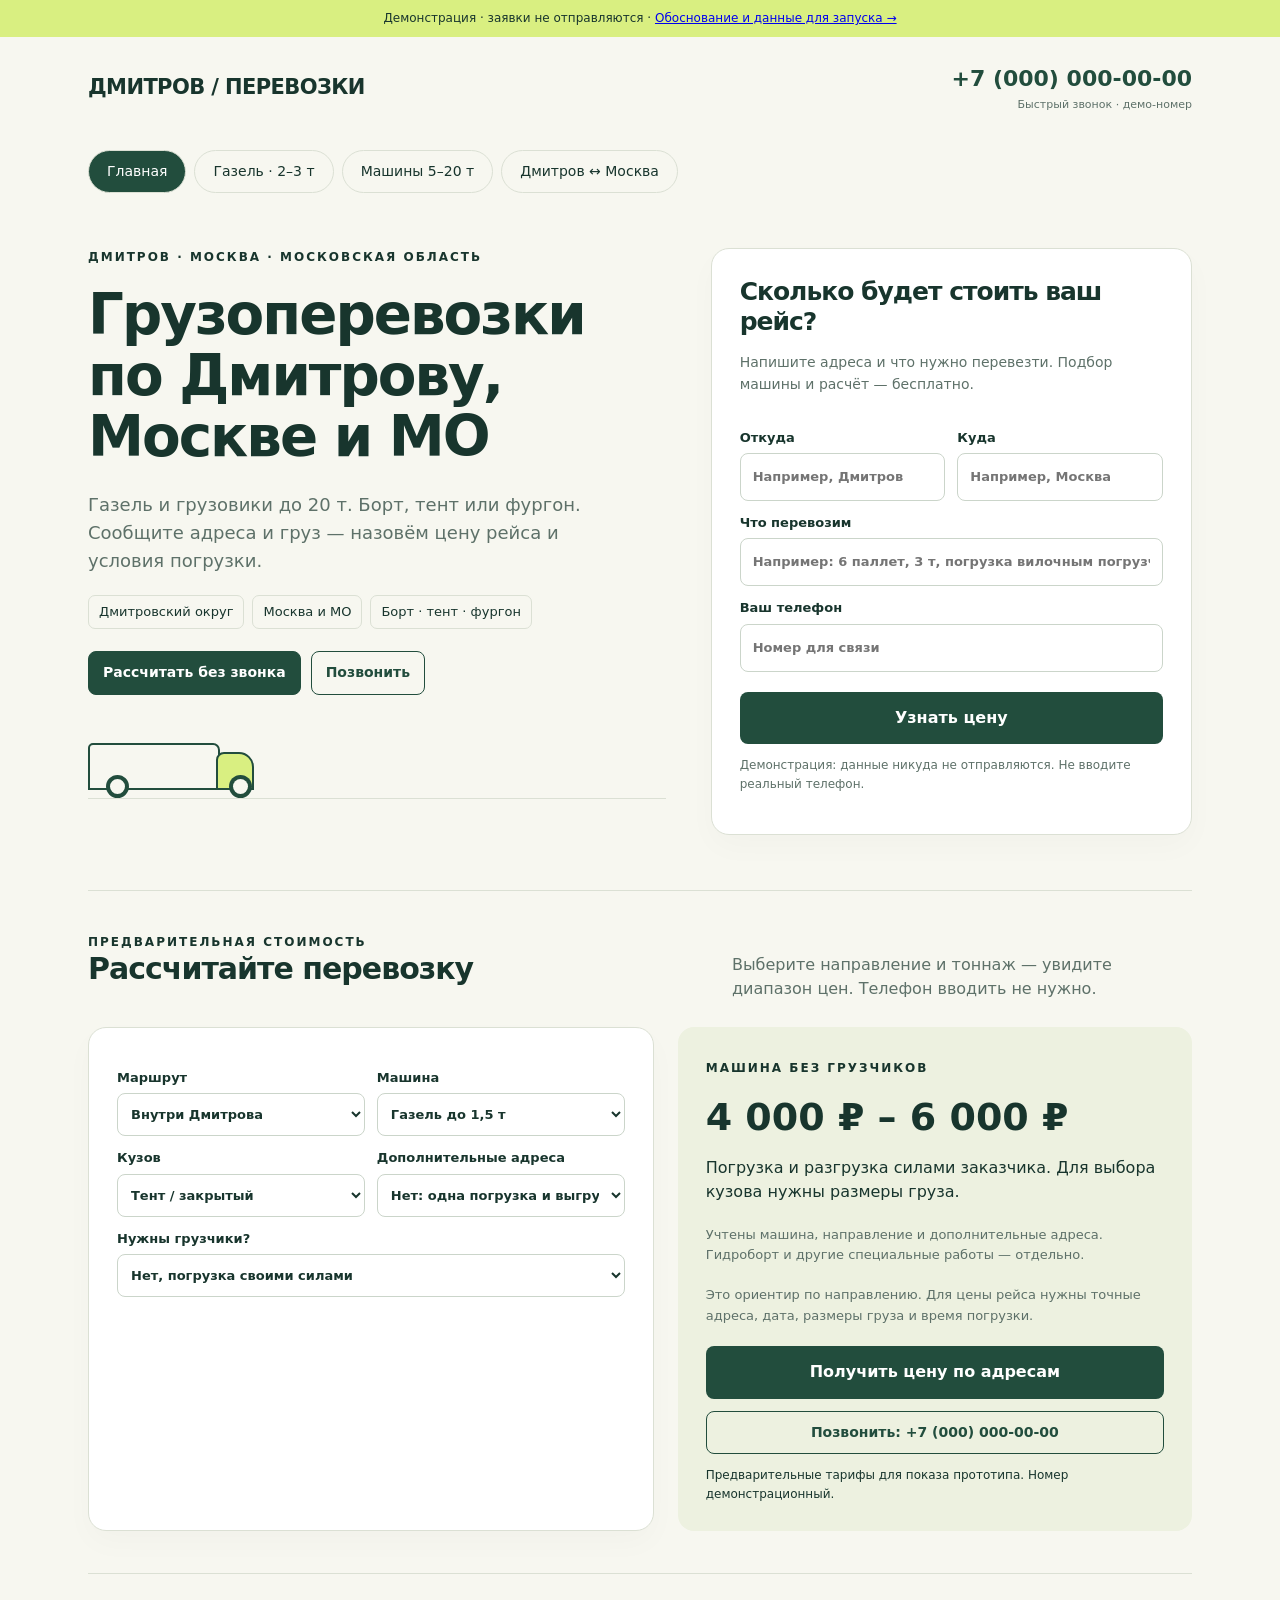
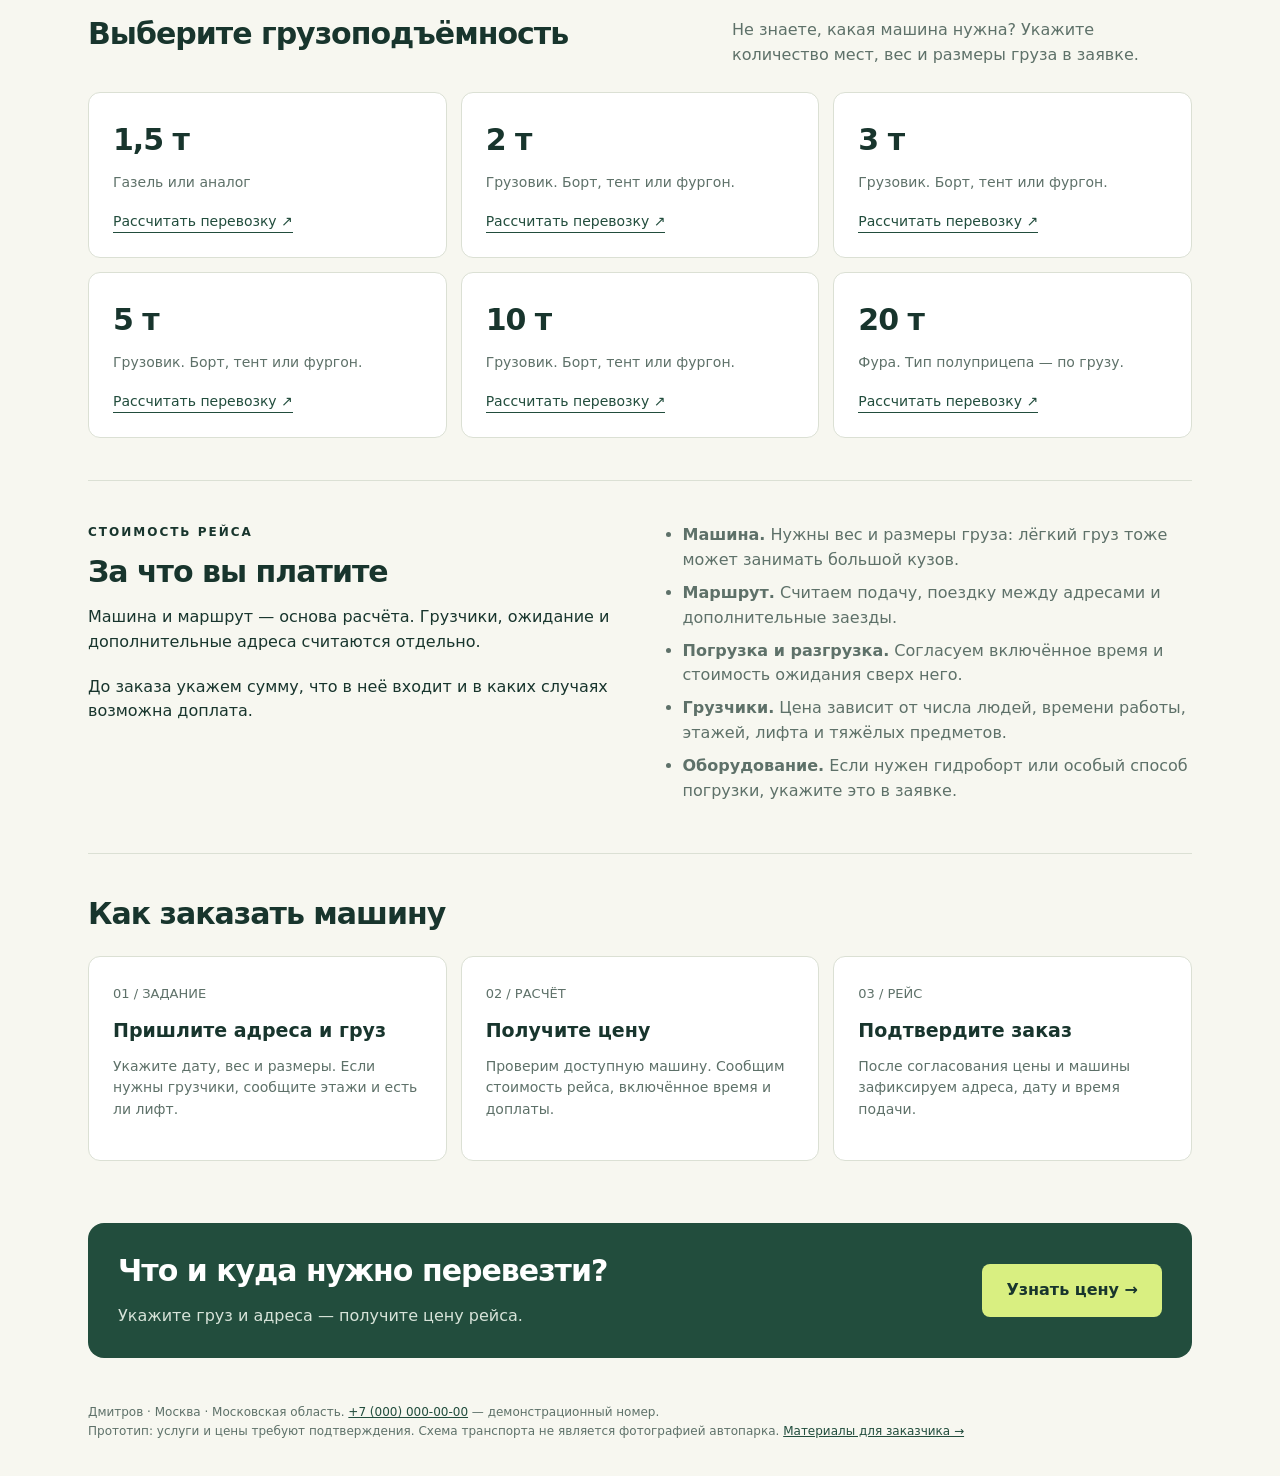
==== index.html @ be0df80a "Add Dmitrov freight website prototype and client presentation" ====
<!doctype html>
<html lang="ru"><head><meta charset="utf-8"><meta name="viewport" content="width=device-width,initial-scale=1"><title>Главная · Дмитров — перевозки</title>
<style>
:root{--ink:#18352d;--muted:#5e7169;--paper:#f7f7f0;--green:#224d3d;--lime:#d9ef81;--line:#dbe0d4}*{box-sizing:border-box}html{scroll-behavior:smooth}body{margin:0;background:var(--paper);color:var(--ink);font:16px/1.55 system-ui,sans-serif}.wrap{max-width:1160px;margin:auto;padding:0 28px}.notice{background:var(--lime);padding:9px 20px;text-align:center;font-size:12px}header{display:flex;justify-content:space-between;align-items:center;padding:25px 0;gap:20px}.brand{font-weight:850;font-size:21px;letter-spacing:-.6px}.small{font-size:13px;color:var(--muted)}nav{display:flex;gap:8px;flex-wrap:wrap;padding:12px 0 25px}button,a{touch-action:manipulation}button{font:inherit;cursor:pointer}nav button{border:1px solid var(--line);background:transparent;color:var(--ink);border-radius:30px;padding:10px 18px}nav button[aria-pressed=true]{background:var(--green);color:white;border-color:var(--green)}.hero{display:grid;grid-template-columns:1.2fr 1fr;gap:45px;align-items:start;padding:30px 0 55px}.eyebrow{text-transform:uppercase;letter-spacing:2px;font-size:12px;font-weight:700}h1{font-size:clamp(34px,4.4vw,58px);line-height:1.08;letter-spacing:-2px;margin:18px 0 24px}h2{font-size:30px;line-height:1.2;letter-spacing:-1px;margin:0 0 15px}p{margin:0 0 20px}.intro{font-size:18px;color:var(--muted);max-width:520px}.tags{display:flex;gap:8px;flex-wrap:wrap}.tags span{font-size:13px;border:1px solid var(--line);border-radius:7px;padding:6px 10px}.form{background:white;padding:28px;border:1px solid var(--line);border-radius:18px;box-shadow:0 12px 30px #18352d06}.form h2{font-size:25px}.form p{font-size:14px;color:var(--muted)}.row{display:grid;grid-template-columns:1fr 1fr;gap:12px}label{display:block;font-size:13px;font-weight:650;margin:12px 0 0}input{width:100%;min-width:0;border:1px solid #cbd5ca;border-radius:8px;background:#fff;padding:13px 12px;margin-top:5px;font:inherit;color:var(--ink)}input:focus{outline:2px solid var(--green);outline-offset:1px}.primary{display:block;background:var(--green);color:white;width:100%;padding:14px;border:0;border-radius:8px;margin-top:20px;font-weight:700}.demo{font-size:12px!important;margin-top:12px!important;margin-bottom:0!important}.form output{display:block;font-size:14px;padding-top:12px}.road{margin-top:32px;border-bottom:1px solid var(--line);height:72px;display:flex;align-items:end;gap:35px}.truck{position:relative;width:132px;height:47px;border:2px solid var(--green);border-radius:5px 7px 0 0;margin:0 0 8px 0}.truck:before{content:'';position:absolute;width:34px;height:34px;border:2px solid var(--green);background:var(--lime);right:-36px;bottom:-2px;border-radius:8px 15px 0 0}.truck:after{content:'';position:absolute;width:15px;height:15px;border:4px solid var(--green);background:var(--paper);border-radius:50%;bottom:-10px;left:16px;box-shadow:123px 0 0 -4px var(--paper),123px 0 0 0 var(--green)}section{padding:42px 0;border-top:1px solid var(--line)}.sectionhead{display:flex;align-items:end;justify-content:space-between;gap:30px;margin-bottom:25px}.sectionhead p{max-width:460px;color:var(--muted);margin:0}.grid{display:grid;grid-template-columns:repeat(3,1fr);gap:14px}.card{padding:24px;border:1px solid var(--line);border-radius:12px;background:#fff}.card strong{font-size:30px;display:block;letter-spacing:-1px}.card p{font-size:14px;color:var(--muted);margin:8px 0 15px}.card button{border:0;border-bottom:1px solid var(--green);padding:0;background:none;color:var(--green);font-size:14px}.card h3{margin:10px 0;font-size:19px}.number{font-size:13px;color:var(--muted)}.cost{display:grid;grid-template-columns:1fr 1fr;gap:45px}.cost ul{margin:0;padding-left:20px;color:var(--muted)}.cost li{margin-bottom:8px}.band{background:var(--green);color:white;border-radius:16px;padding:30px;margin:20px 0 45px;display:flex;gap:25px;align-items:center;justify-content:space-between}.band p{margin:0;color:#d7e3d9}.band a{background:var(--lime);color:var(--ink);padding:14px 24px;border-radius:8px;text-decoration:none;white-space:nowrap;font-weight:700}footer{padding:0 0 35px;font-size:12px;color:var(--muted)}.mobile{display:none}a:focus-visible,button:focus-visible{outline:3px solid #829b42;outline-offset:4px}
@media(max-width:700px){.wrap{padding:0 18px}header{padding:20px 0}.brand{font-size:18px}header .small{max-width:120px;text-align:right;font-size:11px}nav{gap:6px;padding-bottom:10px}nav button{font-size:12px;padding:9px 12px}.hero{grid-template-columns:1fr;gap:25px;padding:20px 0 35px}h1{letter-spacing:-1.3px}.intro{font-size:16px}.road{display:none}.form{padding:22px}.grid{grid-template-columns:1fr 1fr;gap:10px}.card{padding:17px}.card strong{font-size:27px}.sectionhead,.cost{display:block}.sectionhead p{margin-top:15px}.cost ul{margin-top:22px}.steps{grid-template-columns:1fr}section{padding:30px 0}h2{font-size:26px}.band{display:block;padding:25px}.band a{display:block;text-align:center;margin-top:20px}.mobile{display:block;position:fixed;bottom:0;left:0;right:0;padding:10px 18px calc(10px + env(safe-area-inset-bottom));background:#f7f7f0ee;border-top:1px solid var(--line);backdrop-filter:blur(10px)}.mobile a{display:block;background:var(--green);color:white;text-align:center;text-decoration:none;padding:12px;border-radius:8px;font-weight:700}footer{padding-bottom:100px}.row{grid-template-columns:1fr}.notice{font-size:11px}}

nav a{border:1px solid var(--line);background:transparent;color:var(--ink);border-radius:30px;padding:10px 18px;text-decoration:none;font-size:14px}nav a[aria-current=page]{background:var(--green);color:white}header .phone{text-align:right}.phone a{font-size:22px;font-weight:800;color:var(--green);text-decoration:none}.phone small{display:block;font-size:11px;color:var(--muted)}.hero-links{display:flex;gap:10px;flex-wrap:wrap;margin-top:22px}.hero-links a,.secondary{display:inline-block;padding:10px 14px;border:1px solid var(--green);border-radius:8px;text-decoration:none;color:var(--green);font-weight:650;font-size:14px}.hero-links a:first-child{background:var(--green);color:white}select{width:100%;min-width:0;border:1px solid #cbd5ca;border-radius:8px;padding:12px 9px;background:white;font:inherit;color:var(--ink);margin-top:5px}select:focus{outline:2px solid var(--green)}.calcgrid{display:grid;grid-template-columns:1.1fr 1fr;gap:24px}.estimate{background:#edf1e0;border-radius:16px;padding:28px}.estimate h3{font-size:clamp(26px,3vw,38px);margin:15px 0;line-height:1.2}.estimate .secondary{margin-top:12px;display:block;text-align:center}.clientlink{color:var(--green)}section,form{scroll-margin-top:20px}.mobile{gap:10px}.mobile a{flex:1}.mobile .call{background:var(--lime);color:var(--ink)}[hidden]{display:none!important}
@media(max-width:700px){header{align-items:start;gap:10px}.brand{font-size:15px;max-width:145px}.phone a{font-size:16px}.phone small{font-size:10px}nav a{font-size:12px;padding:9px 12px}.calcgrid{grid-template-columns:1fr}.estimate{padding:22px}.mobile{display:flex}.mobile a{font-size:13px;padding:12px 6px}.notice a{color:inherit}.hero-links a{font-size:13px}input{font-size:16px}}
</style></head><body>
<div class="notice">Демонстрация · заявки не отправляются · <a href="client.html">Обоснование и данные для запуска →</a></div>
<div class="wrap"><header><div class="brand">ДМИТРОВ / ПЕРЕВОЗКИ</div><div class="phone"><a class="call" href="tel:+70000000000">+7 (000) 000-00-00</a><small>Быстрый звонок · демо-номер</small></div></header>
<nav aria-label="Услуги"><a href="index.html" aria-current="page">Главная</a><a href="gazel.html">Газель · 2–3 т</a><a href="gruzovye.html">Машины 5–20 т</a><a href="dmitrov-moskva.html">Дмитров ↔ Москва</a></nav>
<main><div class="hero"><div><div class="eyebrow">Дмитров · Москва · Московская область</div><h1 id="headline">Перевезти груз<br>в Дмитрове<br>и по области</h1><p class="intro" id="intro">Газель до 1,5 т и грузовики на 2–3 т. Борт, тент или фургон. Для расчёта нужны адреса, вес и размеры груза.</p><div class="tags"><span>Дмитровский округ</span><span>Москва и МО</span><span>Борт · тент · фургон</span></div><div class="hero-links"><a href="#calculator">Рассчитать без звонка</a><a class="call" href="tel:+70000000000">Позвонить</a></div><div class="road" aria-hidden="true"><div class="truck"></div></div></div>
<form class="form" id="request"><h2>Сколько будет стоить ваш рейс?</h2><p>Напишите адреса и что нужно перевезти. Подбор машины и расчёт — бесплатно.</p><div class="row"><label>Откуда<input id="from" name="from" placeholder="Например, Дмитров" required></label><label>Куда<input id="to" name="to" placeholder="Например, Москва" required></label></div><label>Что перевозим<input id="cargo" name="cargo" placeholder="Например: 6 паллет, 3 т, погрузка вилочным погрузчиком"></label><label>Ваш телефон<input name="phone" type="tel" autocomplete="tel" placeholder="Номер для связи" required></label><button class="primary" type="submit">Узнать цену</button><p class="demo">Демонстрация: данные никуда не отправляются. Не вводите реальный телефон.</p><output id="result" aria-live="polite"></output></form></div>
<section id="calculator"><div class="sectionhead"><div><div class="eyebrow">Предварительная стоимость</div><h2>Рассчитайте перевозку</h2></div><p>Выберите направление и тоннаж — увидите диапазон цен. Телефон вводить не нужно.</p></div>
<div class="calcgrid"><div class="form"><div class="row"><label>Маршрут<select id="zone"><option value="city">Внутри Дмитрова</option><option value="district">По Дмитровскому округу</option><option value="moscow">Дмитров ↔ Москва</option><option value="other">Другой маршрут</option></select></label><label>Машина<select id="tonnage"><option value="unknown">Не знаю — помогите выбрать</option><option value="1.5">Газель до 1,5 т</option><option value="2">До 2 т</option><option value="3">До 3 т</option><option value="5">До 5 т</option><option value="10">До 10 т</option><option value="20">До 20 т</option></select></label></div>
<div class="row"><label>Кузов<select id="bodytype"><option value="closed">Тент / закрытый</option><option value="open">Открытый борт</option><option value="special">Нужен гидроборт / особые условия</option></select></label><label>Дополнительные адреса<select id="stops"><option value="0">Нет: одна погрузка и выгрузка</option><option value="1">Ещё один адрес</option><option value="2">Ещё два адреса</option><option value="3">Три и больше</option></select></label></div>
<label>Нужны грузчики?<select id="loaders"><option value="no">Нет, погрузка своими силами</option><option value="yes">Да, нужны грузчики</option><option value="unsure">Нужна консультация</option></select></label>
<div id="loader-details" hidden><div class="row"><label>Условия переноски<input id="floors" placeholder="Этажи, лифт, расстояние до машины"></label><label>Особенности груза<input id="heavy" placeholder="Тяжёлые предметы, разборка мебели"></label></div><p class="demo">Для расчёта грузчиков нужны этажи, наличие лифта и список тяжёлых предметов.</p></div></div>
<div class="estimate" aria-live="polite"><span class="eyebrow">Машина без грузчиков</span><h3 id="estimate-price"></h3><p id="estimate-note"></p><p class="small" id="estimate-breakdown"></p><p class="small">Это ориентир по направлению. Для цены рейса нужны точные адреса, дата, размеры груза и время погрузки.</p><button id="use-estimate" class="primary" type="button">Получить цену по адресам</button><a class="call secondary" href="tel:+70000000000">Позвонить: +7 (000) 000-00-00</a><p class="demo">Предварительные тарифы для показа прототипа. Номер демонстрационный.</p></div></div></section>
<section><div class="sectionhead"><h2>Выберите грузоподъёмность</h2><p>Не знаете, какая машина нужна? Укажите количество мест, вес и размеры груза в заявке.</p></div><div class="grid" id="vehicles"></div></section>
<section class="cost"><div><div class="eyebrow">Стоимость рейса</div><h2 style="margin-top:12px">За что вы платите</h2><p>Машина и маршрут — основа расчёта. Грузчики, ожидание и дополнительные адреса считаются отдельно.</p><p>До заказа укажем сумму, что в неё входит и в каких случаях возможна доплата.</p></div><ul><li><b>Машина.</b> Нужны вес и размеры груза: лёгкий груз тоже может занимать большой кузов.</li><li><b>Маршрут.</b> Считаем подачу, поездку между адресами и дополнительные заезды.</li><li><b>Погрузка и разгрузка.</b> Согласуем включённое время и стоимость ожидания сверх него.</li><li><b>Грузчики.</b> Цена зависит от числа людей, времени работы, этажей, лифта и тяжёлых предметов.</li><li><b>Оборудование.</b> Если нужен гидроборт или особый способ погрузки, укажите это в заявке.</li></ul></section>
<section><h2>Как заказать машину</h2><div class="grid steps" style="margin-top:24px"><div class="card"><span class="number">01 / ЗАДАНИЕ</span><h3>Пришлите адреса и груз</h3><p>Укажите дату, вес и размеры. Если нужны грузчики, сообщите этажи и есть ли лифт.</p></div><div class="card"><span class="number">02 / РАСЧЁТ</span><h3>Получите цену</h3><p>Проверим доступную машину. Сообщим стоимость рейса, включённое время и доплаты.</p></div><div class="card"><span class="number">03 / РЕЙС</span><h3>Подтвердите заказ</h3><p>После согласования цены и машины зафиксируем адреса, дату и время подачи.</p></div></div></section>
<div class="band"><div><h2>Что и куда нужно перевезти?</h2><p>Укажите груз и адреса — получите цену рейса.</p></div><a href="#request">Узнать цену →</a></div></main><footer>Дмитров · Москва · Московская область. <a class="call clientlink" href="tel:+70000000000">+7 (000) 000-00-00</a> — демонстрационный номер.<br>Прототип: услуги и цены требуют подтверждения. Схема транспорта не является фотографией автопарка. <a class="clientlink" href="client.html">Материалы для заказчика →</a></footer></div><div class="mobile"><a class="call" href="tel:+70000000000">☎ Позвонить</a><a href="#calculator">Узнать стоимость</a></div>
<script>
const INITIAL_MODE="home";
const TARIFFS={"status": "Демонстрационные ориентиры, не подтверждённый прайс", "baseRanges": {"1.5": [4000, 6000], "2": [7500, 9000], "3": [9500, 12000], "5": [14000, 17000], "10": [16000, 25000], "20": [24000, 36000]}, "zoneFactors": {"city": 1, "district": 1.2, "moscow": 1.5}, "extraStopFactor": 0.15, "roundTo": 500, "note": "Базовые диапазоны взяты из предварительного анализа. Коэффициенты зон и точек — допущения для демонстрации механики, не найденные тарифы перевозчиков. Грузчики, нестандартный кузов и сложная погрузка оцениваются отдельно."};

const modes={home:{title:'Грузоперевозки<br>по Дмитрову,<br>Москве и МО',intro:'Газель и грузовики до 20 т. Борт, тент или фургон. Сообщите адреса и груз — назовём цену рейса и условия погрузки.',weights:['1,5','2','3','5','10','20']},small:{title:'Газель и машины<br>2–3 тонны<br>в Дмитрове',intro:'Газель до 1,5 т и грузовики на 2–3 т. Борт, тент или фургон. Для расчёта нужны адреса, вес и размеры груза.',weights:['1,5','2','3']},large:{title:'Грузоперевозки<br>5, 10 и 20 тонн',intro:'Дмитров, Москва и МО. Укажите вес, размеры и способ погрузки: сзади, сбоку или сверху. Проверим машину и рассчитаем рейс.',weights:['5','10','20']},route:{title:'Грузоперевозки<br>Дмитров ↔ Москва',intro:'Из Дмитрова в Москву и обратно. Газель и машины до 20 т. Укажите точные адреса: от них зависят маршрут и цена.',weights:['1,5','3','5','10','20']}};
function select(mode){const m=modes[mode];document.querySelector('#headline').innerHTML=m.title;document.querySelector('#intro').textContent=m.intro;document.querySelectorAll('[data-mode]').forEach(b=>b.setAttribute('aria-pressed',String(b.dataset.mode===mode)));document.querySelector('#vehicles').replaceChildren(...m.weights.map(w=>{const card=document.createElement('div');card.className='card';const title=document.createElement('strong');title.textContent=w+' т';const p=document.createElement('p');p.textContent=w==='1,5'?'Газель или аналог':w==='20'?'Фура. Тип полуприцепа — по грузу.':'Грузовик. Борт, тент или фургон.';const b=document.createElement('button');b.type='button';b.textContent='Рассчитать перевозку ↗';b.onclick=()=>{document.querySelector('#cargo').value='Машина до '+w+' т. ';document.querySelector('#request').scrollIntoView({behavior:'smooth'});document.querySelector('#cargo').focus({preventScroll:true})};card.append(title,p,b);return card}));}
document.querySelectorAll('[data-mode]').forEach(b=>b.onclick=()=>select(b.dataset.mode));document.querySelector('#request').addEventListener('submit',e=>{e.preventDefault();document.querySelector('#result').textContent='Демо: заявка не отправлена. Приём заявок пока не подключён.'});select(INITIAL_MODE);
const rub=n=>new Intl.NumberFormat('ru-RU').format(n)+' ₽';
function calculateEstimate({zone,tonnage,bodytype,stops,loaders}) {
 const range=TARIFFS.baseRanges[tonnage],factor=TARIFFS.zoneFactors[zone];
 if(!range||!factor||bodytype==='special'||Number(stops)>=3)return {individual:true};
 const multiplier=factor+Number(stops)*TARIFFS.extraStopFactor;
 return {individual:false,low:Math.round(range[0]*multiplier/TARIFFS.roundTo)*TARIFFS.roundTo,high:Math.round(range[1]*multiplier/TARIFFS.roundTo)*TARIFFS.roundTo,loadersExtra:loaders!=='no',openBody:bodytype==='open',base:range,factor,stopFactor:Number(stops)*TARIFFS.extraStopFactor};
}
function calcValues(){return Object.fromEntries(['zone','tonnage','bodytype','stops','loaders'].map(id=>[id,document.getElementById(id).value]))}
function renderEstimate(){const v=calcValues(),e=calculateEstimate(v);document.getElementById('loader-details').hidden=v.loaders==='no';document.getElementById('estimate-price').textContent=e.individual?'Индивидуальный расчёт':rub(e.low)+' – '+rub(e.high);document.getElementById('estimate-note').textContent=e.individual?'Для этого заказа нужна отдельная оценка. Укажите адреса и груз в заявке или позвоните.':(e.loadersExtra?'Грузчики — отдельно. ':'Погрузка и разгрузка силами заказчика. ')+(e.openBody?'Ставку на бортовую машину уточним у перевозчика. ':'Для выбора кузова нужны размеры груза. ');document.getElementById('estimate-breakdown').textContent=e.individual?'':'Учтены машина, направление и дополнительные адреса. Гидроборт и другие специальные работы — отдельно.';return e}
document.querySelectorAll('#calculator select').forEach(s=>s.addEventListener('change',renderEstimate));
document.getElementById('use-estimate').onclick=()=>{const v=calcValues(),e=renderEstimate();const labels=['zone','tonnage','bodytype','stops','loaders'].map(id=>{const s=document.getElementById(id);return s.selectedOptions[0].textContent});const details=v.loaders==='no'?'':[document.getElementById('floors').value,document.getElementById('heavy').value].filter(Boolean).join('; ');document.getElementById('cargo').value=labels.join('; ')+(details?'; '+details:'')+(e.individual?'; нужен индивидуальный расчёт':'; ориентир транспорта '+rub(e.low)+'–'+rub(e.high));document.getElementById('request').scrollIntoView({behavior:'smooth'});document.getElementById('from').focus({preventScroll:true})};
if(INITIAL_MODE==='small'||INITIAL_MODE==='large'){[...document.getElementById('tonnage').options].forEach(o=>{if(o.value!=='unknown'&&((INITIAL_MODE==='small'&&Number(o.value)>3)||(INITIAL_MODE==='large'&&Number(o.value)<5)))o.remove()})}
document.getElementById('tonnage').value=INITIAL_MODE==='large'?'5':'1.5';if(INITIAL_MODE==='route')document.getElementById('zone').value='moscow';renderEstimate();

</script></body></html>
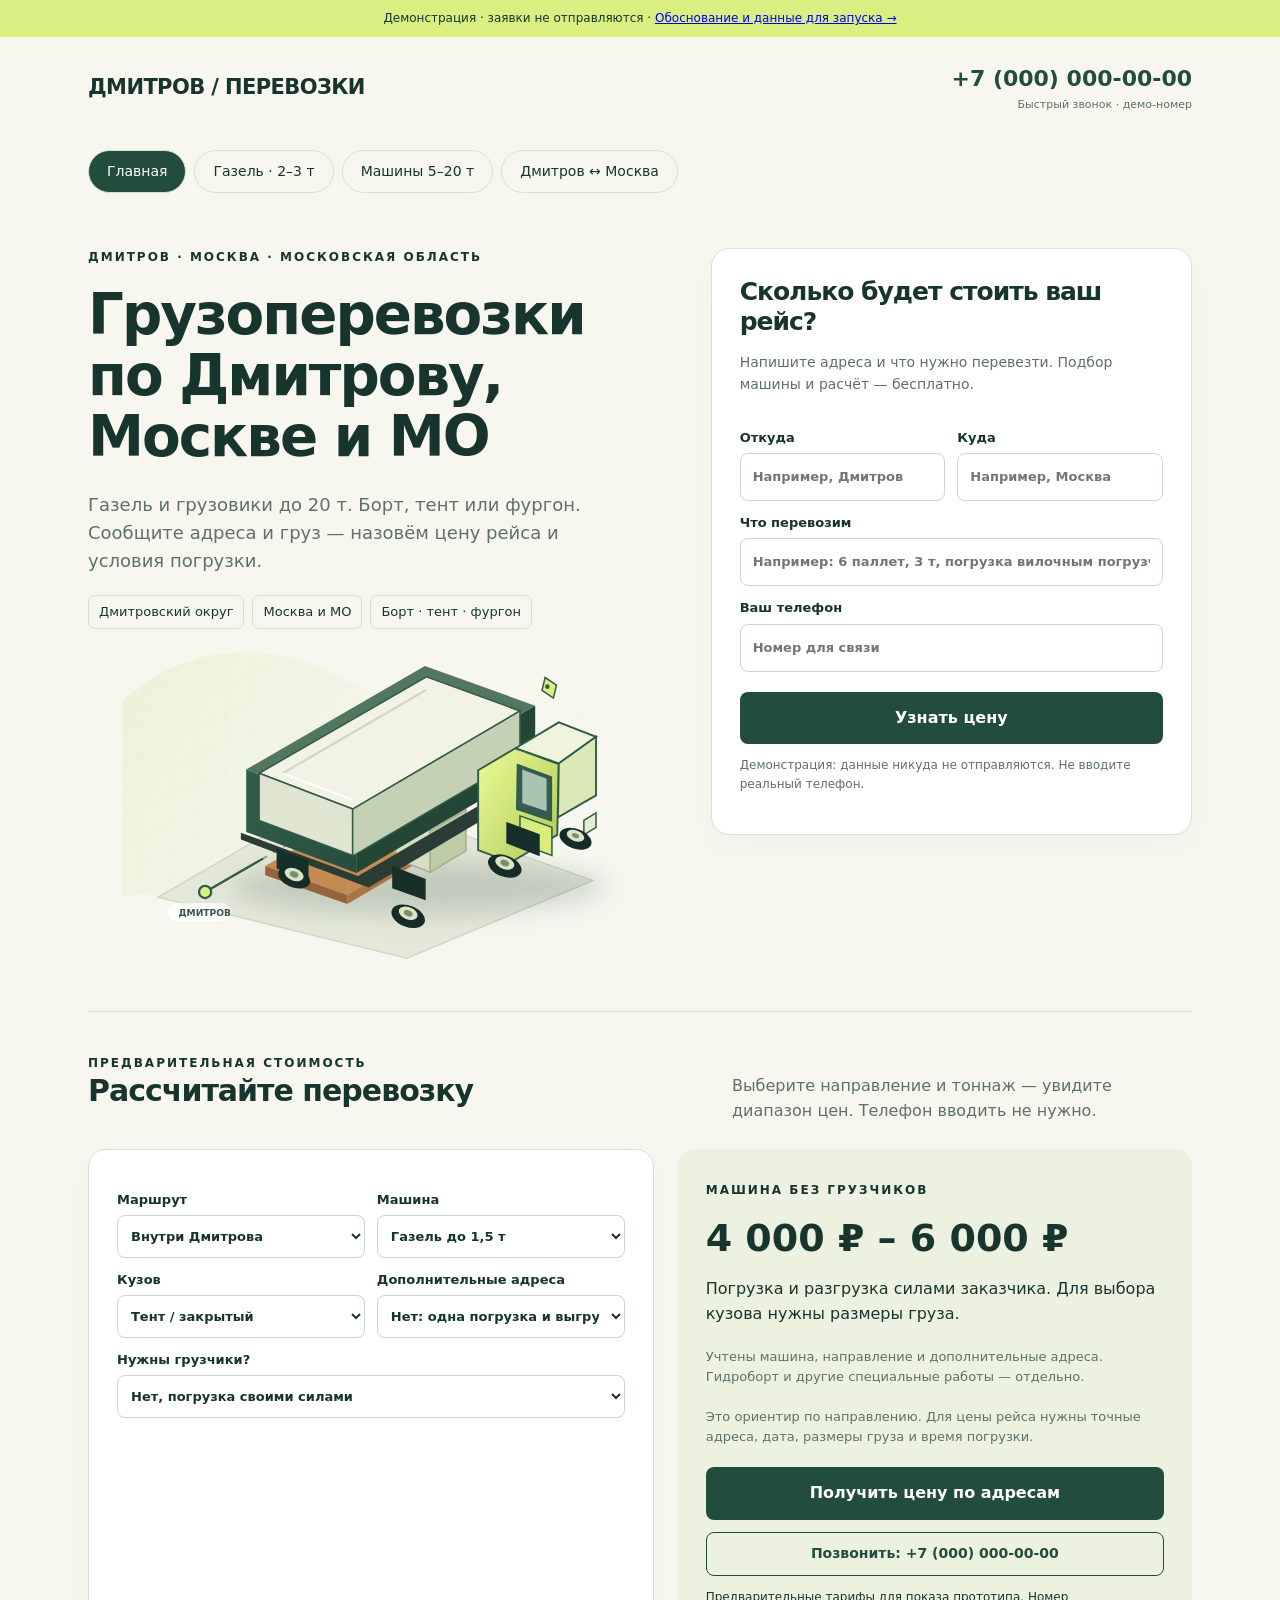
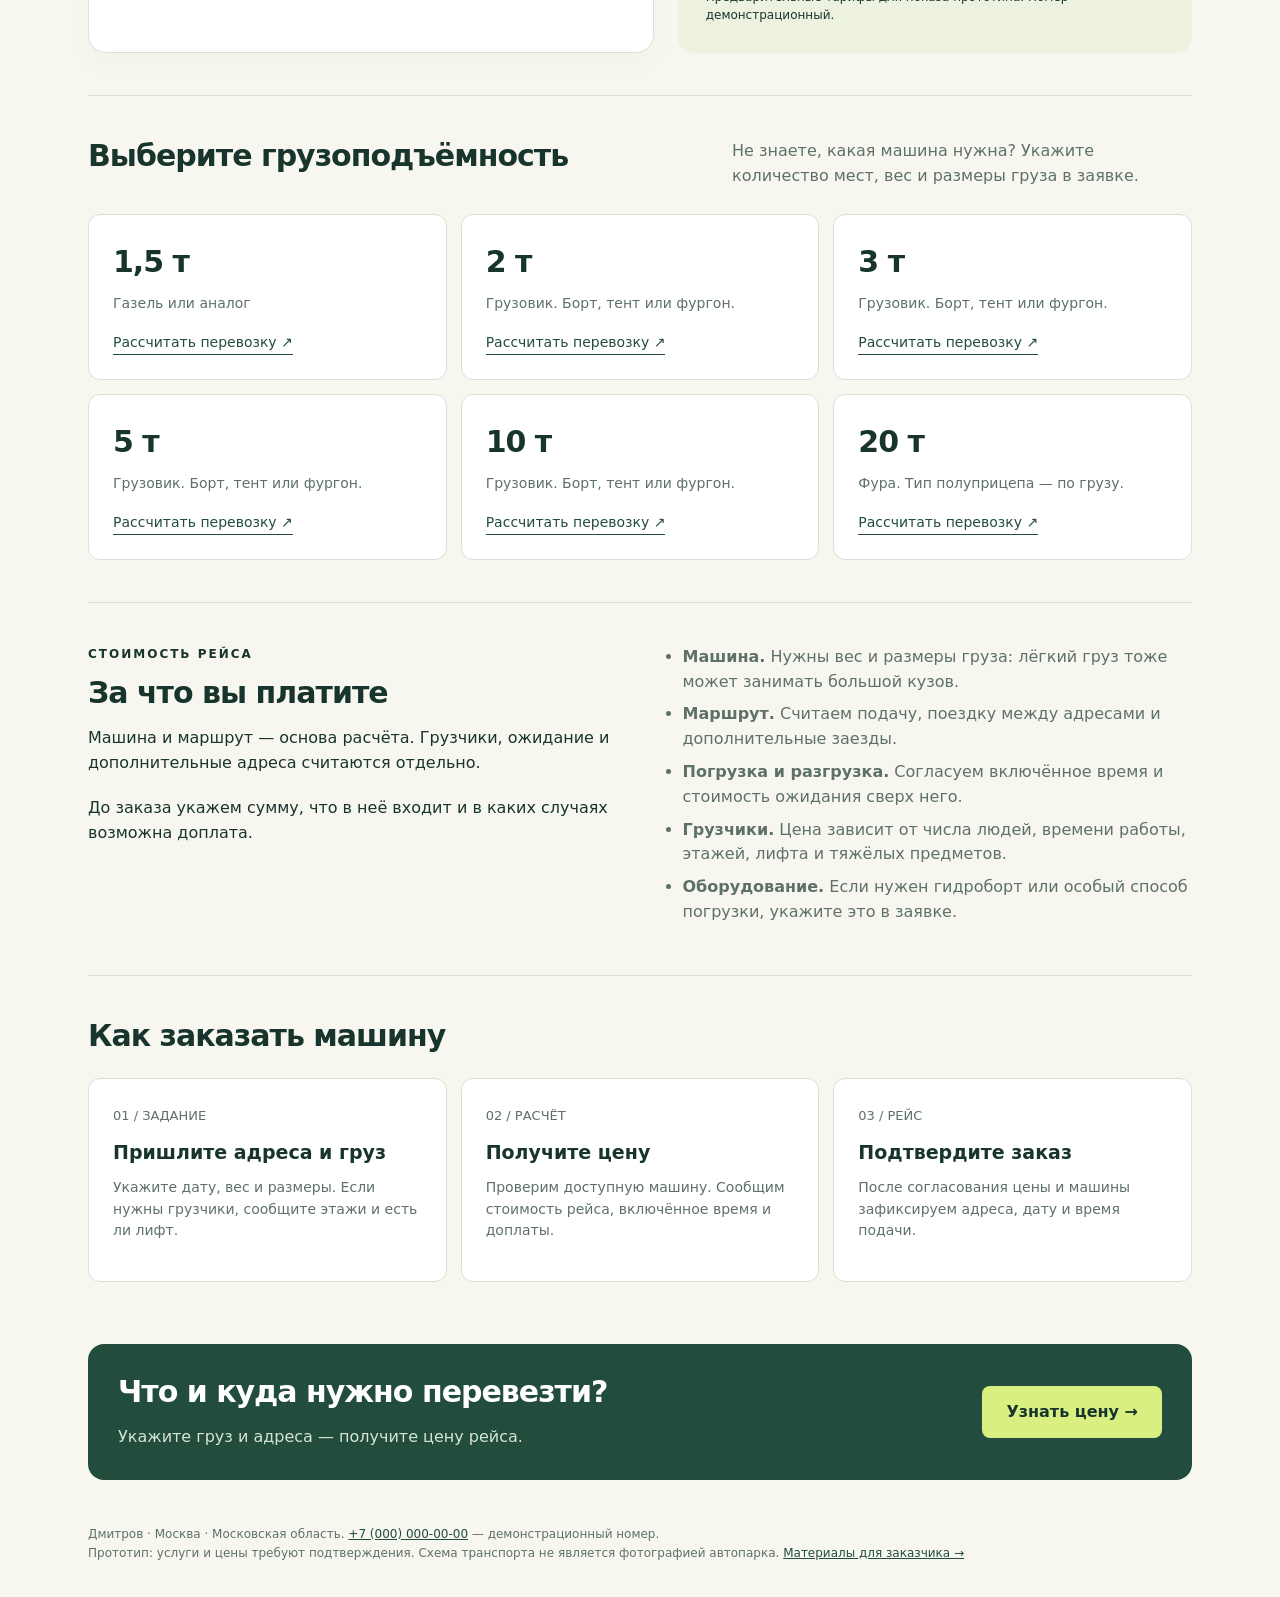
==== commit 5f7f678f: "Add animated isometric truck illustration" ====
--- a/index.html
+++ b/index.html
@@ -1,8 +1,8 @@
 <!doctype html>
 <html lang="ru"><head><meta charset="utf-8"><meta name="viewport" content="width=device-width,initial-scale=1"><title>Главная · Дмитров — перевозки</title>
 <style>
-:root{--ink:#18352d;--muted:#5e7169;--paper:#f7f7f0;--green:#224d3d;--lime:#d9ef81;--line:#dbe0d4}*{box-sizing:border-box}html{scroll-behavior:smooth}body{margin:0;background:var(--paper);color:var(--ink);font:16px/1.55 system-ui,sans-serif}.wrap{max-width:1160px;margin:auto;padding:0 28px}.notice{background:var(--lime);padding:9px 20px;text-align:center;font-size:12px}header{display:flex;justify-content:space-between;align-items:center;padding:25px 0;gap:20px}.brand{font-weight:850;font-size:21px;letter-spacing:-.6px}.small{font-size:13px;color:var(--muted)}nav{display:flex;gap:8px;flex-wrap:wrap;padding:12px 0 25px}button,a{touch-action:manipulation}button{font:inherit;cursor:pointer}nav button{border:1px solid var(--line);background:transparent;color:var(--ink);border-radius:30px;padding:10px 18px}nav button[aria-pressed=true]{background:var(--green);color:white;border-color:var(--green)}.hero{display:grid;grid-template-columns:1.2fr 1fr;gap:45px;align-items:start;padding:30px 0 55px}.eyebrow{text-transform:uppercase;letter-spacing:2px;font-size:12px;font-weight:700}h1{font-size:clamp(34px,4.4vw,58px);line-height:1.08;letter-spacing:-2px;margin:18px 0 24px}h2{font-size:30px;line-height:1.2;letter-spacing:-1px;margin:0 0 15px}p{margin:0 0 20px}.intro{font-size:18px;color:var(--muted);max-width:520px}.tags{display:flex;gap:8px;flex-wrap:wrap}.tags span{font-size:13px;border:1px solid var(--line);border-radius:7px;padding:6px 10px}.form{background:white;padding:28px;border:1px solid var(--line);border-radius:18px;box-shadow:0 12px 30px #18352d06}.form h2{font-size:25px}.form p{font-size:14px;color:var(--muted)}.row{display:grid;grid-template-columns:1fr 1fr;gap:12px}label{display:block;font-size:13px;font-weight:650;margin:12px 0 0}input{width:100%;min-width:0;border:1px solid #cbd5ca;border-radius:8px;background:#fff;padding:13px 12px;margin-top:5px;font:inherit;color:var(--ink)}input:focus{outline:2px solid var(--green);outline-offset:1px}.primary{display:block;background:var(--green);color:white;width:100%;padding:14px;border:0;border-radius:8px;margin-top:20px;font-weight:700}.demo{font-size:12px!important;margin-top:12px!important;margin-bottom:0!important}.form output{display:block;font-size:14px;padding-top:12px}.road{margin-top:32px;border-bottom:1px solid var(--line);height:72px;display:flex;align-items:end;gap:35px}.truck{position:relative;width:132px;height:47px;border:2px solid var(--green);border-radius:5px 7px 0 0;margin:0 0 8px 0}.truck:before{content:'';position:absolute;width:34px;height:34px;border:2px solid var(--green);background:var(--lime);right:-36px;bottom:-2px;border-radius:8px 15px 0 0}.truck:after{content:'';position:absolute;width:15px;height:15px;border:4px solid var(--green);background:var(--paper);border-radius:50%;bottom:-10px;left:16px;box-shadow:123px 0 0 -4px var(--paper),123px 0 0 0 var(--green)}section{padding:42px 0;border-top:1px solid var(--line)}.sectionhead{display:flex;align-items:end;justify-content:space-between;gap:30px;margin-bottom:25px}.sectionhead p{max-width:460px;color:var(--muted);margin:0}.grid{display:grid;grid-template-columns:repeat(3,1fr);gap:14px}.card{padding:24px;border:1px solid var(--line);border-radius:12px;background:#fff}.card strong{font-size:30px;display:block;letter-spacing:-1px}.card p{font-size:14px;color:var(--muted);margin:8px 0 15px}.card button{border:0;border-bottom:1px solid var(--green);padding:0;background:none;color:var(--green);font-size:14px}.card h3{margin:10px 0;font-size:19px}.number{font-size:13px;color:var(--muted)}.cost{display:grid;grid-template-columns:1fr 1fr;gap:45px}.cost ul{margin:0;padding-left:20px;color:var(--muted)}.cost li{margin-bottom:8px}.band{background:var(--green);color:white;border-radius:16px;padding:30px;margin:20px 0 45px;display:flex;gap:25px;align-items:center;justify-content:space-between}.band p{margin:0;color:#d7e3d9}.band a{background:var(--lime);color:var(--ink);padding:14px 24px;border-radius:8px;text-decoration:none;white-space:nowrap;font-weight:700}footer{padding:0 0 35px;font-size:12px;color:var(--muted)}.mobile{display:none}a:focus-visible,button:focus-visible{outline:3px solid #829b42;outline-offset:4px}
-@media(max-width:700px){.wrap{padding:0 18px}header{padding:20px 0}.brand{font-size:18px}header .small{max-width:120px;text-align:right;font-size:11px}nav{gap:6px;padding-bottom:10px}nav button{font-size:12px;padding:9px 12px}.hero{grid-template-columns:1fr;gap:25px;padding:20px 0 35px}h1{letter-spacing:-1.3px}.intro{font-size:16px}.road{display:none}.form{padding:22px}.grid{grid-template-columns:1fr 1fr;gap:10px}.card{padding:17px}.card strong{font-size:27px}.sectionhead,.cost{display:block}.sectionhead p{margin-top:15px}.cost ul{margin-top:22px}.steps{grid-template-columns:1fr}section{padding:30px 0}h2{font-size:26px}.band{display:block;padding:25px}.band a{display:block;text-align:center;margin-top:20px}.mobile{display:block;position:fixed;bottom:0;left:0;right:0;padding:10px 18px calc(10px + env(safe-area-inset-bottom));background:#f7f7f0ee;border-top:1px solid var(--line);backdrop-filter:blur(10px)}.mobile a{display:block;background:var(--green);color:white;text-align:center;text-decoration:none;padding:12px;border-radius:8px;font-weight:700}footer{padding-bottom:100px}.row{grid-template-columns:1fr}.notice{font-size:11px}}
+:root{--ink:#18352d;--muted:#5e7169;--paper:#f7f7f0;--green:#224d3d;--lime:#d9ef81;--line:#dbe0d4}*{box-sizing:border-box}html{scroll-behavior:smooth}body{margin:0;background:var(--paper);color:var(--ink);font:16px/1.55 system-ui,sans-serif}.wrap{max-width:1160px;margin:auto;padding:0 28px}.notice{background:var(--lime);padding:9px 20px;text-align:center;font-size:12px}header{display:flex;justify-content:space-between;align-items:center;padding:25px 0;gap:20px}.brand{font-weight:850;font-size:21px;letter-spacing:-.6px}.small{font-size:13px;color:var(--muted)}nav{display:flex;gap:8px;flex-wrap:wrap;padding:12px 0 25px}button,a{touch-action:manipulation}button{font:inherit;cursor:pointer}nav button{border:1px solid var(--line);background:transparent;color:var(--ink);border-radius:30px;padding:10px 18px}nav button[aria-pressed=true]{background:var(--green);color:white;border-color:var(--green)}.hero{display:grid;grid-template-columns:1.2fr 1fr;gap:45px;align-items:start;padding:30px 0 55px}.eyebrow{text-transform:uppercase;letter-spacing:2px;font-size:12px;font-weight:700}h1{font-size:clamp(34px,4.4vw,58px);line-height:1.08;letter-spacing:-2px;margin:18px 0 24px}h2{font-size:30px;line-height:1.2;letter-spacing:-1px;margin:0 0 15px}p{margin:0 0 20px}.intro{font-size:18px;color:var(--muted);max-width:520px}.tags{display:flex;gap:8px;flex-wrap:wrap}.tags span{font-size:13px;border:1px solid var(--line);border-radius:7px;padding:6px 10px}.form{background:white;padding:28px;border:1px solid var(--line);border-radius:18px;box-shadow:0 12px 30px #18352d06}.form h2{font-size:25px}.form p{font-size:14px;color:var(--muted)}.row{display:grid;grid-template-columns:1fr 1fr;gap:12px}label{display:block;font-size:13px;font-weight:650;margin:12px 0 0}input{width:100%;min-width:0;border:1px solid #cbd5ca;border-radius:8px;background:#fff;padding:13px 12px;margin-top:5px;font:inherit;color:var(--ink)}input:focus{outline:2px solid var(--green);outline-offset:1px}.primary{display:block;background:var(--green);color:white;width:100%;padding:14px;border:0;border-radius:8px;margin-top:20px;font-weight:700}.demo{font-size:12px!important;margin-top:12px!important;margin-bottom:0!important}.form output{display:block;font-size:14px;padding-top:12px}.hero-art{display:block;width:min(100%,650px);height:auto;margin:12px auto -12px;overflow:visible}.road{margin-top:32px;border-bottom:1px solid var(--line);height:72px;display:flex;align-items:end;gap:35px}.truck{position:relative;width:132px;height:47px;border:2px solid var(--green);border-radius:5px 7px 0 0;margin:0 0 8px 0}.truck:before{content:'';position:absolute;width:34px;height:34px;border:2px solid var(--green);background:var(--lime);right:-36px;bottom:-2px;border-radius:8px 15px 0 0}.truck:after{content:'';position:absolute;width:15px;height:15px;border:4px solid var(--green);background:var(--paper);border-radius:50%;bottom:-10px;left:16px;box-shadow:123px 0 0 -4px var(--paper),123px 0 0 0 var(--green)}section{padding:42px 0;border-top:1px solid var(--line)}.sectionhead{display:flex;align-items:end;justify-content:space-between;gap:30px;margin-bottom:25px}.sectionhead p{max-width:460px;color:var(--muted);margin:0}.grid{display:grid;grid-template-columns:repeat(3,1fr);gap:14px}.card{padding:24px;border:1px solid var(--line);border-radius:12px;background:#fff}.card strong{font-size:30px;display:block;letter-spacing:-1px}.card p{font-size:14px;color:var(--muted);margin:8px 0 15px}.card button{border:0;border-bottom:1px solid var(--green);padding:0;background:none;color:var(--green);font-size:14px}.card h3{margin:10px 0;font-size:19px}.number{font-size:13px;color:var(--muted)}.cost{display:grid;grid-template-columns:1fr 1fr;gap:45px}.cost ul{margin:0;padding-left:20px;color:var(--muted)}.cost li{margin-bottom:8px}.band{background:var(--green);color:white;border-radius:16px;padding:30px;margin:20px 0 45px;display:flex;gap:25px;align-items:center;justify-content:space-between}.band p{margin:0;color:#d7e3d9}.band a{background:var(--lime);color:var(--ink);padding:14px 24px;border-radius:8px;text-decoration:none;white-space:nowrap;font-weight:700}footer{padding:0 0 35px;font-size:12px;color:var(--muted)}.mobile{display:none}a:focus-visible,button:focus-visible{outline:3px solid #829b42;outline-offset:4px}
+@media(max-width:700px){.wrap{padding:0 18px}header{padding:20px 0}.brand{font-size:18px}header .small{max-width:120px;text-align:right;font-size:11px}nav{gap:6px;padding-bottom:10px}nav button{font-size:12px;padding:9px 12px}.hero{grid-template-columns:1fr;gap:25px;padding:20px 0 35px}h1{letter-spacing:-1.3px}.intro{font-size:16px}.road{display:none}.hero-art{width:115%;max-width:none;margin:8px -8% -8px}.form{padding:22px}.grid{grid-template-columns:1fr 1fr;gap:10px}.card{padding:17px}.card strong{font-size:27px}.sectionhead,.cost{display:block}.sectionhead p{margin-top:15px}.cost ul{margin-top:22px}.steps{grid-template-columns:1fr}section{padding:30px 0}h2{font-size:26px}.band{display:block;padding:25px}.band a{display:block;text-align:center;margin-top:20px}.mobile{display:block;position:fixed;bottom:0;left:0;right:0;padding:10px 18px calc(10px + env(safe-area-inset-bottom));background:#f7f7f0ee;border-top:1px solid var(--line);backdrop-filter:blur(10px)}.mobile a{display:block;background:var(--green);color:white;text-align:center;text-decoration:none;padding:12px;border-radius:8px;font-weight:700}footer{padding-bottom:100px}.row{grid-template-columns:1fr}.notice{font-size:11px}}
 
 nav a{border:1px solid var(--line);background:transparent;color:var(--ink);border-radius:30px;padding:10px 18px;text-decoration:none;font-size:14px}nav a[aria-current=page]{background:var(--green);color:white}header .phone{text-align:right}.phone a{font-size:22px;font-weight:800;color:var(--green);text-decoration:none}.phone small{display:block;font-size:11px;color:var(--muted)}.hero-links{display:flex;gap:10px;flex-wrap:wrap;margin-top:22px}.hero-links a,.secondary{display:inline-block;padding:10px 14px;border:1px solid var(--green);border-radius:8px;text-decoration:none;color:var(--green);font-weight:650;font-size:14px}.hero-links a:first-child{background:var(--green);color:white}select{width:100%;min-width:0;border:1px solid #cbd5ca;border-radius:8px;padding:12px 9px;background:white;font:inherit;color:var(--ink);margin-top:5px}select:focus{outline:2px solid var(--green)}.calcgrid{display:grid;grid-template-columns:1.1fr 1fr;gap:24px}.estimate{background:#edf1e0;border-radius:16px;padding:28px}.estimate h3{font-size:clamp(26px,3vw,38px);margin:15px 0;line-height:1.2}.estimate .secondary{margin-top:12px;display:block;text-align:center}.clientlink{color:var(--green)}section,form{scroll-margin-top:20px}.mobile{gap:10px}.mobile a{flex:1}.mobile .call{background:var(--lime);color:var(--ink)}[hidden]{display:none!important}
 @media(max-width:700px){header{align-items:start;gap:10px}.brand{font-size:15px;max-width:145px}.phone a{font-size:16px}.phone small{font-size:10px}nav a{font-size:12px;padding:9px 12px}.calcgrid{grid-template-columns:1fr}.estimate{padding:22px}.mobile{display:flex}.mobile a{font-size:13px;padding:12px 6px}.notice a{color:inherit}.hero-links a{font-size:13px}input{font-size:16px}}
@@ -10,7 +10,7 @@
 <div class="notice">Демонстрация · заявки не отправляются · <a href="client.html">Обоснование и данные для запуска →</a></div>
 <div class="wrap"><header><div class="brand">ДМИТРОВ / ПЕРЕВОЗКИ</div><div class="phone"><a class="call" href="tel:+70000000000">+7 (000) 000-00-00</a><small>Быстрый звонок · демо-номер</small></div></header>
 <nav aria-label="Услуги"><a href="index.html" aria-current="page">Главная</a><a href="gazel.html">Газель · 2–3 т</a><a href="gruzovye.html">Машины 5–20 т</a><a href="dmitrov-moskva.html">Дмитров ↔ Москва</a></nav>
-<main><div class="hero"><div><div class="eyebrow">Дмитров · Москва · Московская область</div><h1 id="headline">Перевезти груз<br>в Дмитрове<br>и по области</h1><p class="intro" id="intro">Газель до 1,5 т и грузовики на 2–3 т. Борт, тент или фургон. Для расчёта нужны адреса, вес и размеры груза.</p><div class="tags"><span>Дмитровский округ</span><span>Москва и МО</span><span>Борт · тент · фургон</span></div><div class="hero-links"><a href="#calculator">Рассчитать без звонка</a><a class="call" href="tel:+70000000000">Позвонить</a></div><div class="road" aria-hidden="true"><div class="truck"></div></div></div>
+<main><div class="hero"><div><div class="eyebrow">Дмитров · Москва · Московская область</div><h1 id="headline">Перевезти груз<br>в Дмитрове<br>и по области</h1><p class="intro" id="intro">Газель до 1,5 т и грузовики на 2–3 т. Борт, тент или фургон. Для расчёта нужны адреса, вес и размеры груза.</p><div class="tags"><span>Дмитровский округ</span><span>Москва и МО</span><span>Борт · тент · фургон</span></div><img class="hero-art" src="truck-scene.svg" alt="Изометрическая иллюстрация грузовика с грузом на маршруте Дмитров — Москва"></div>
 <form class="form" id="request"><h2>Сколько будет стоить ваш рейс?</h2><p>Напишите адреса и что нужно перевезти. Подбор машины и расчёт — бесплатно.</p><div class="row"><label>Откуда<input id="from" name="from" placeholder="Например, Дмитров" required></label><label>Куда<input id="to" name="to" placeholder="Например, Москва" required></label></div><label>Что перевозим<input id="cargo" name="cargo" placeholder="Например: 6 паллет, 3 т, погрузка вилочным погрузчиком"></label><label>Ваш телефон<input name="phone" type="tel" autocomplete="tel" placeholder="Номер для связи" required></label><button class="primary" type="submit">Узнать цену</button><p class="demo">Демонстрация: данные никуда не отправляются. Не вводите реальный телефон.</p><output id="result" aria-live="polite"></output></form></div>
 <section id="calculator"><div class="sectionhead"><div><div class="eyebrow">Предварительная стоимость</div><h2>Рассчитайте перевозку</h2></div><p>Выберите направление и тоннаж — увидите диапазон цен. Телефон вводить не нужно.</p></div>
 <div class="calcgrid"><div class="form"><div class="row"><label>Маршрут<select id="zone"><option value="city">Внутри Дмитрова</option><option value="district">По Дмитровскому округу</option><option value="moscow">Дмитров ↔ Москва</option><option value="other">Другой маршрут</option></select></label><label>Машина<select id="tonnage"><option value="unknown">Не знаю — помогите выбрать</option><option value="1.5">Газель до 1,5 т</option><option value="2">До 2 т</option><option value="3">До 3 т</option><option value="5">До 5 т</option><option value="10">До 10 т</option><option value="20">До 20 т</option></select></label></div>
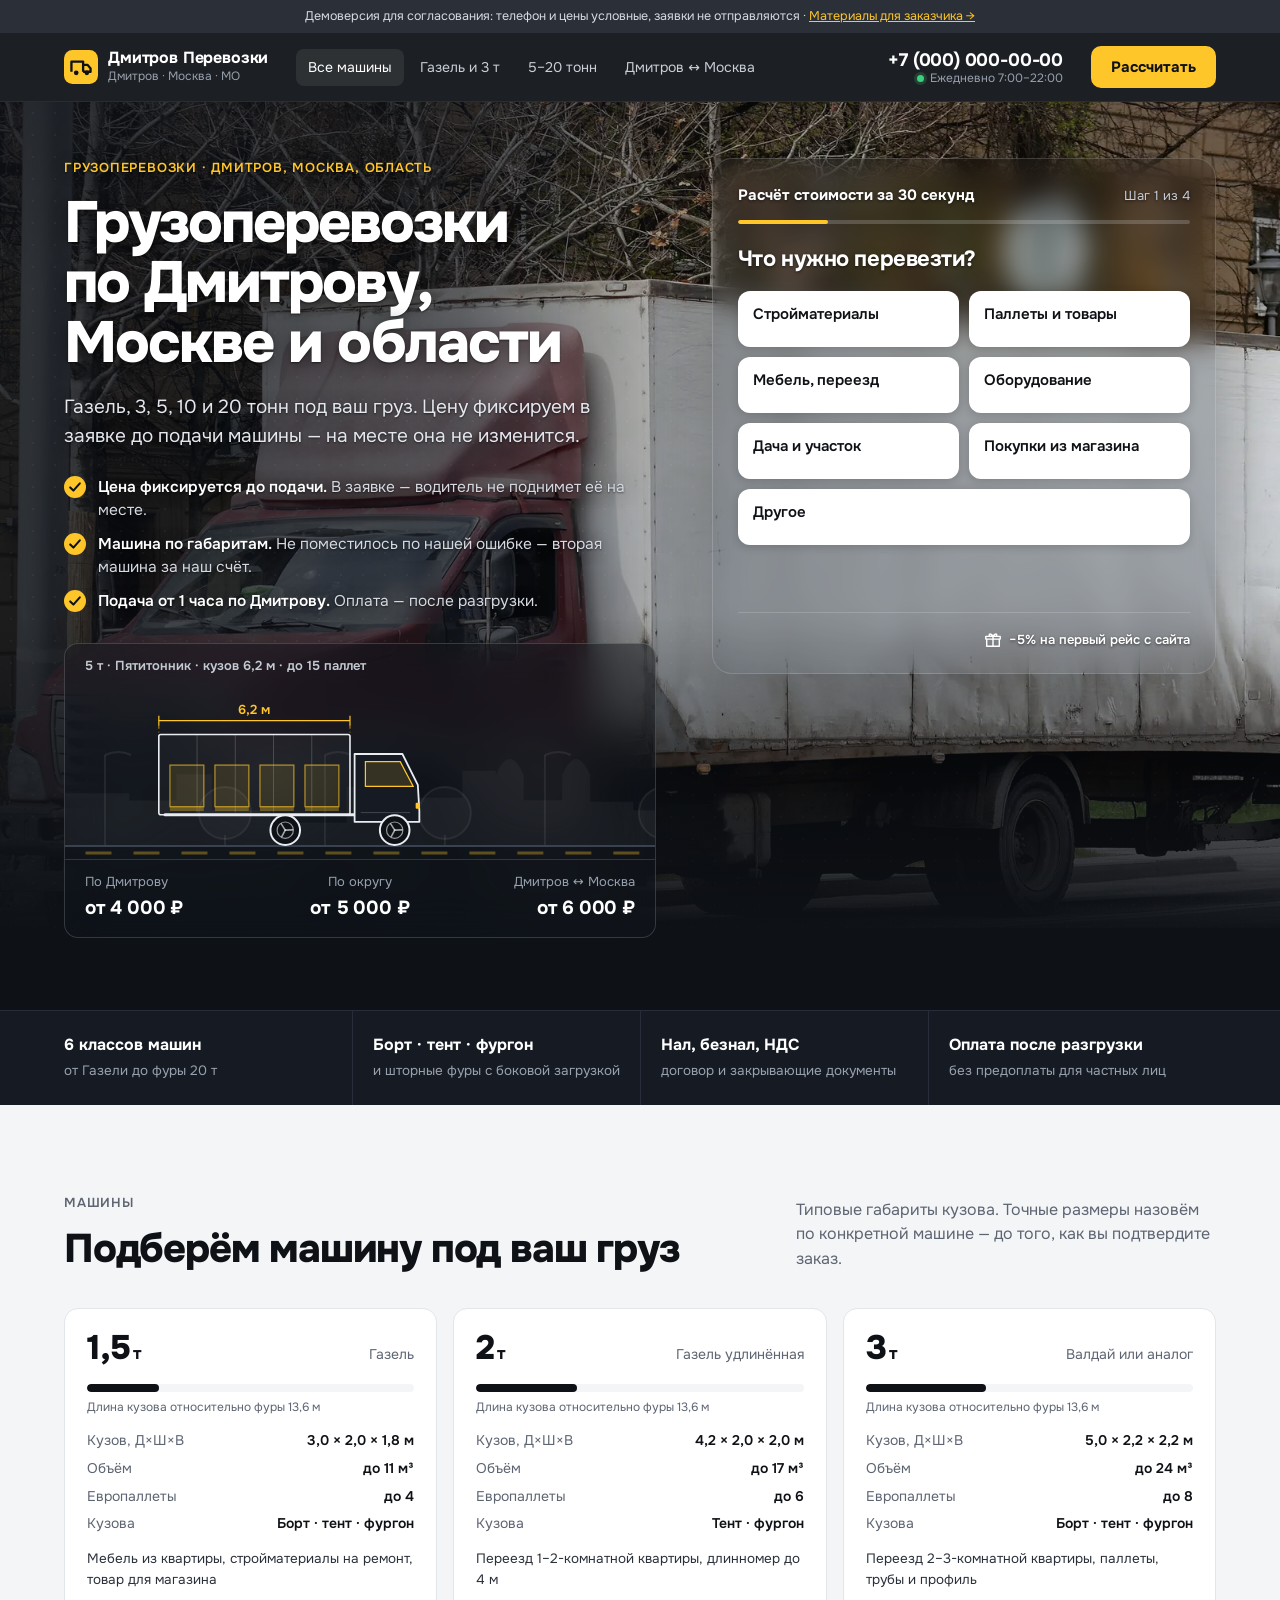
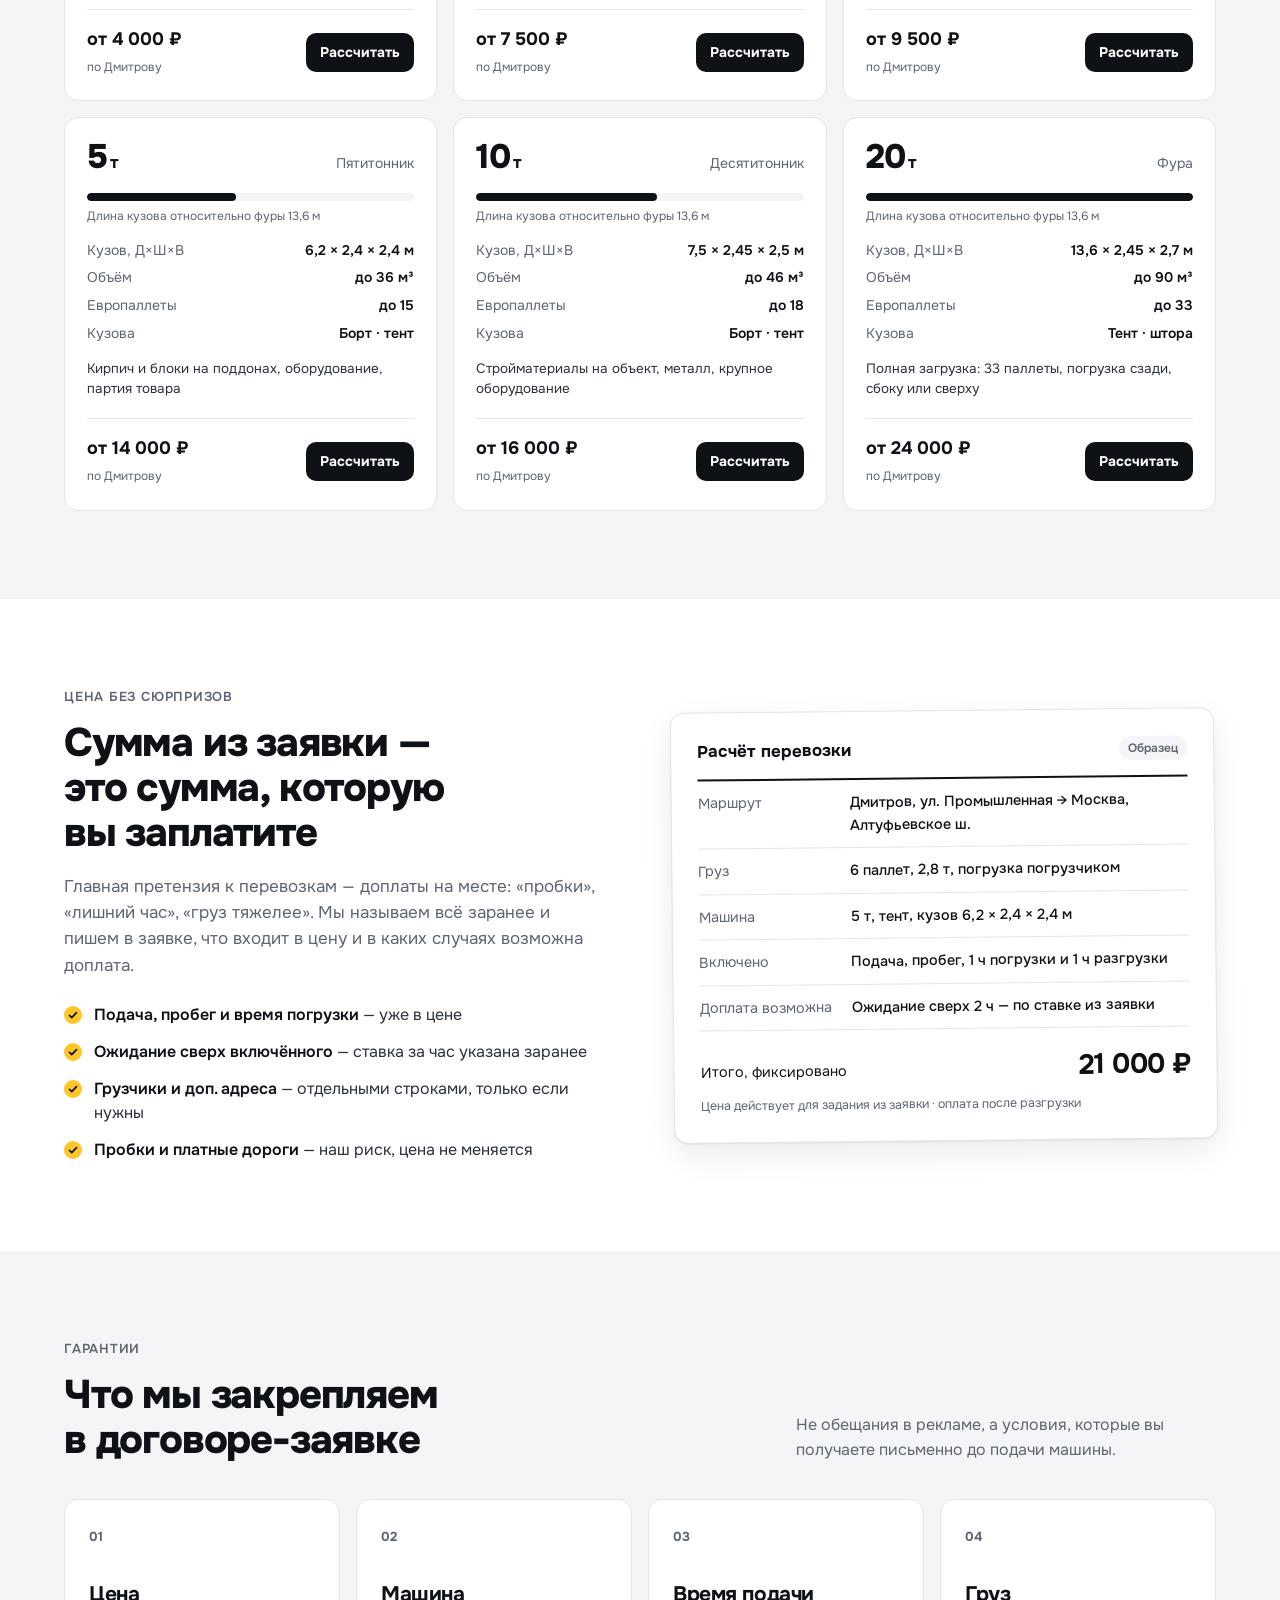
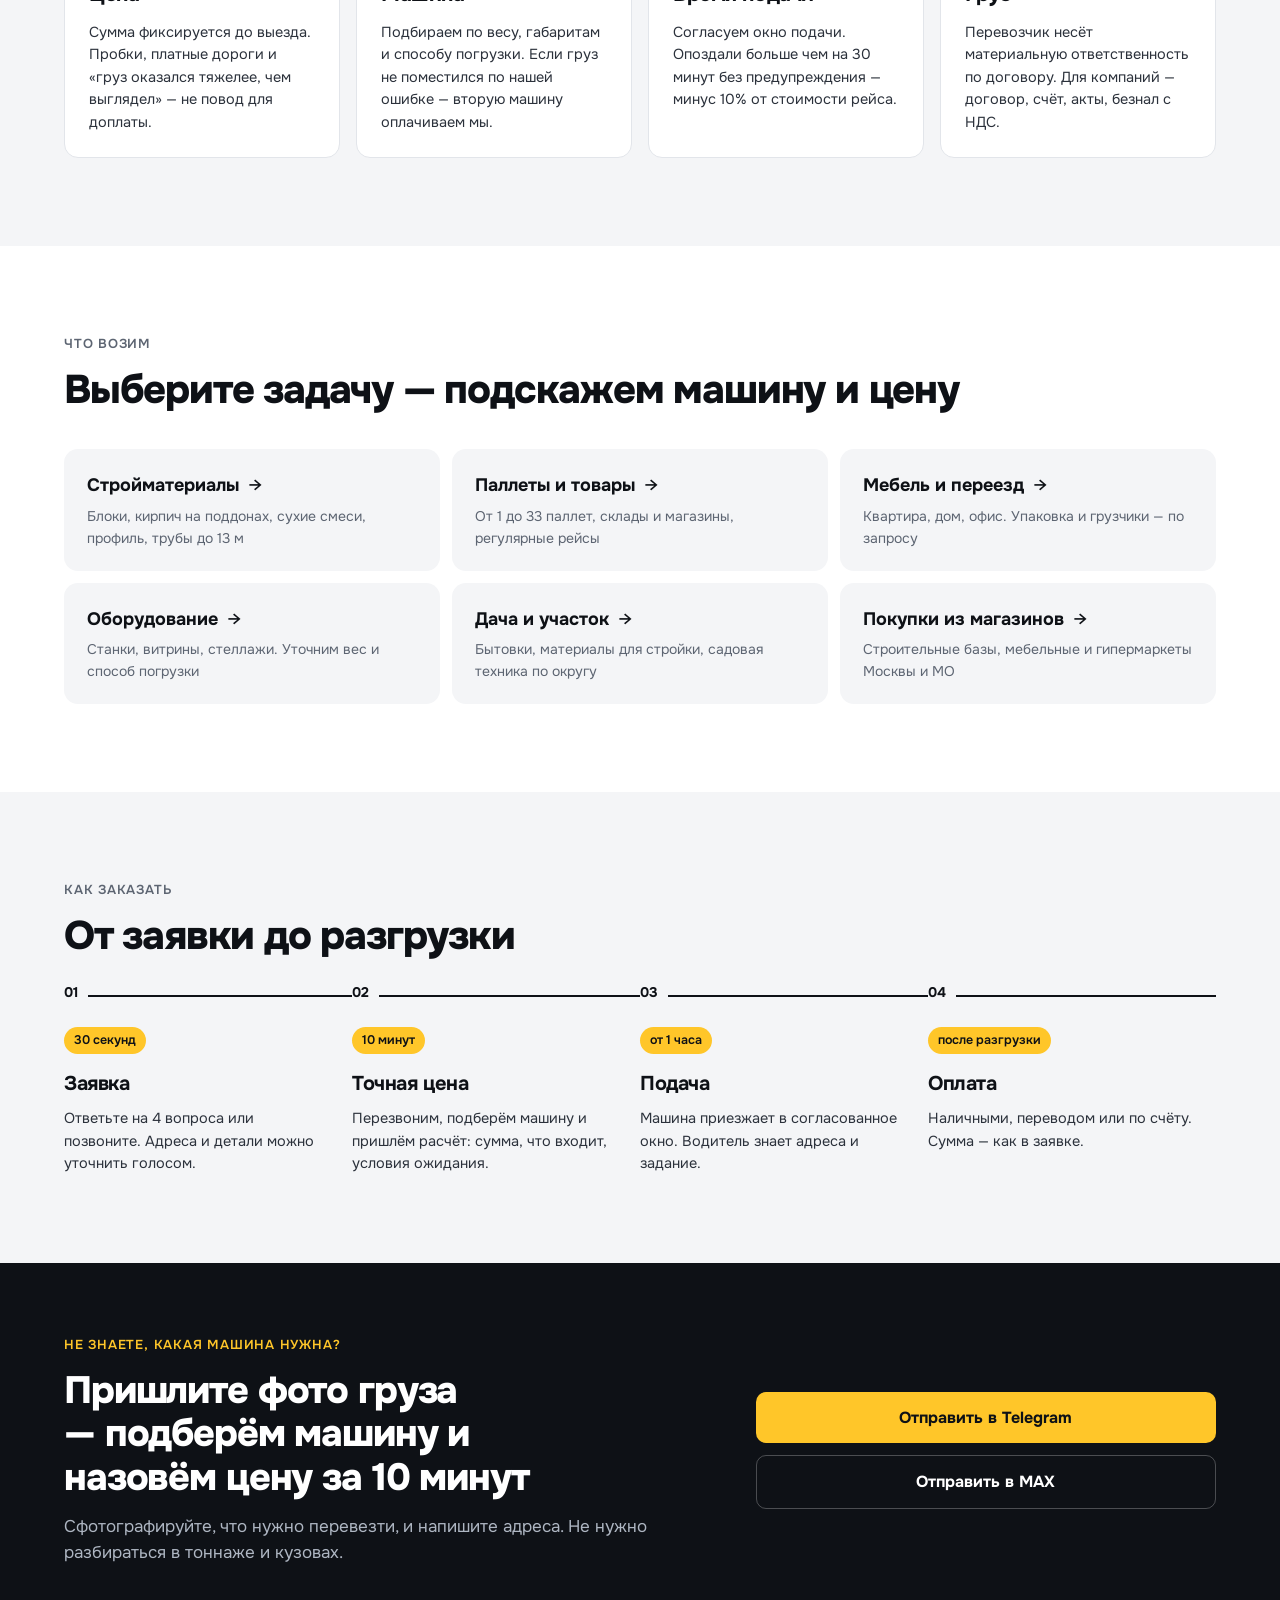
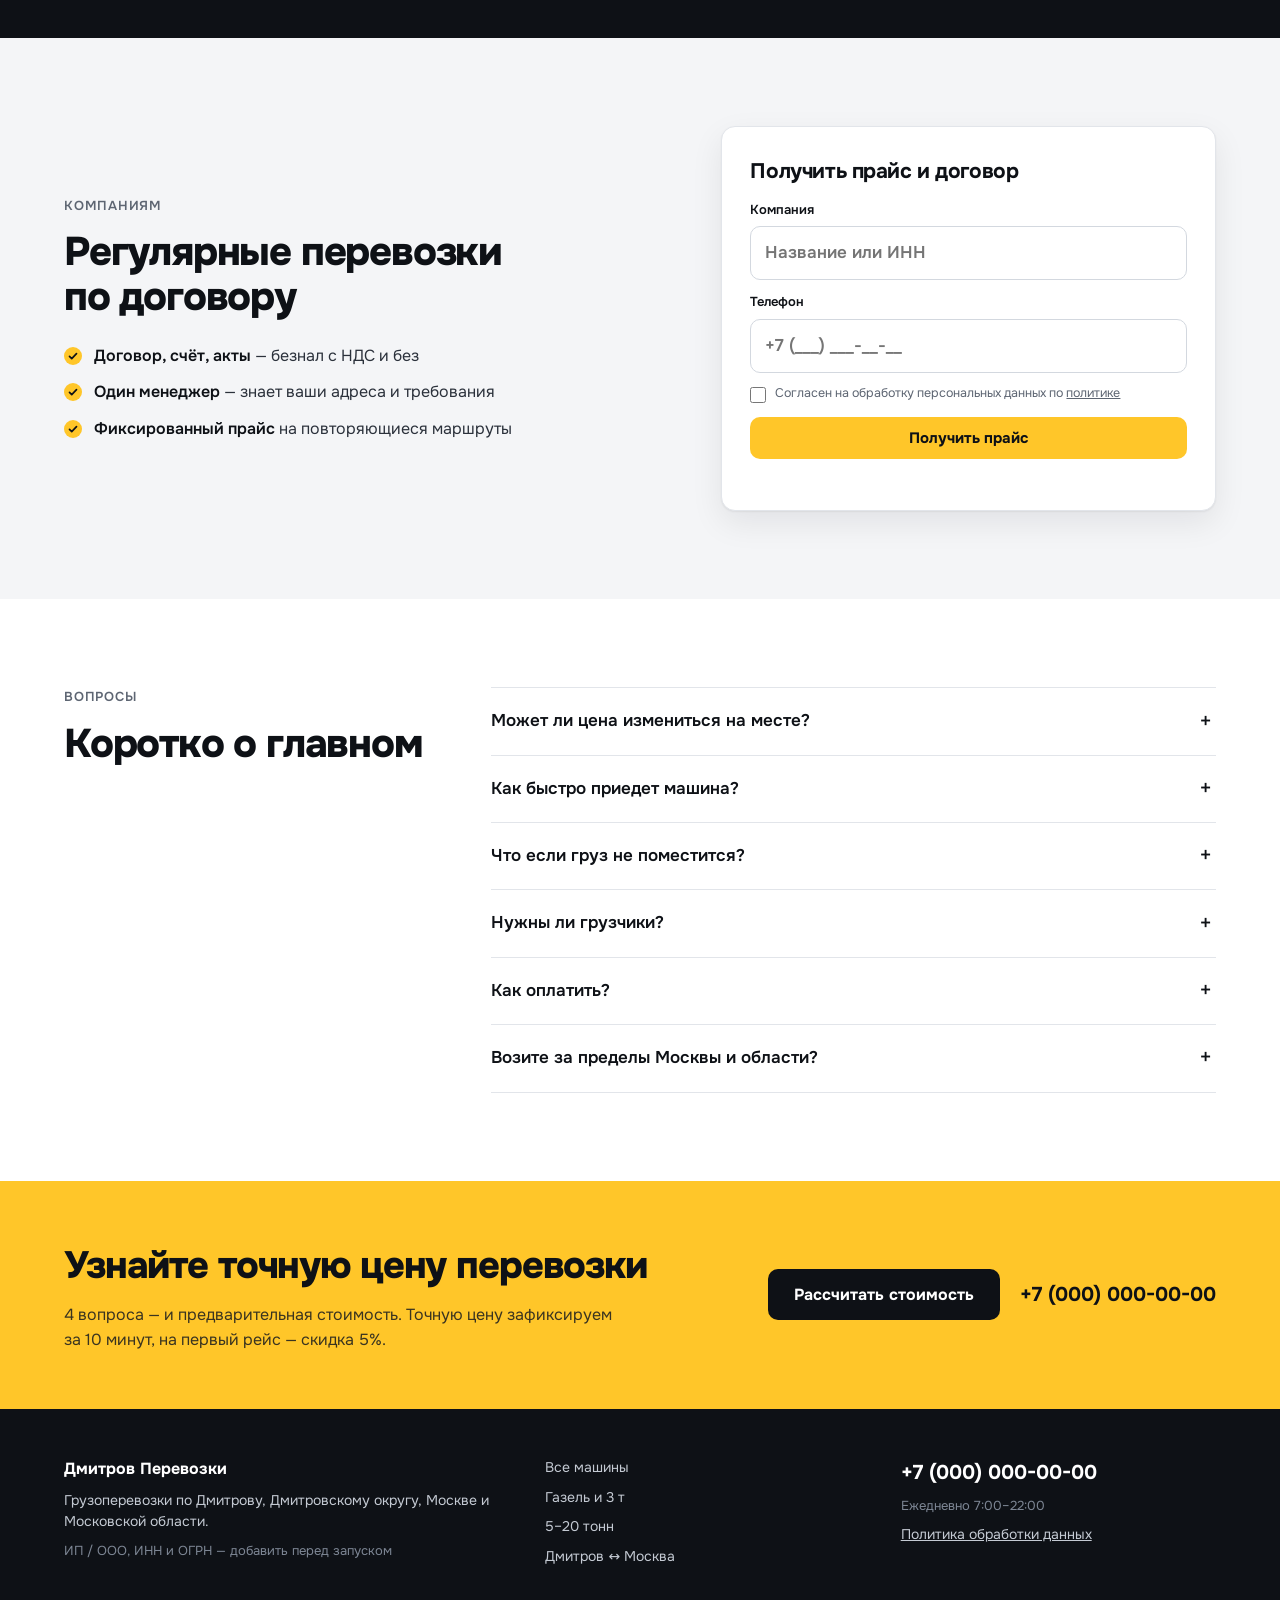
==== commit 57307fa9: "Redesign landing for Yandex Direct: quiz, photo parallax hero, greetings - Hero: quiz calculator wit" ====
--- a/index.html
+++ b/index.html
@@ -1,46 +1,1458 @@
 <!doctype html>
-<html lang="ru"><head><meta charset="utf-8"><meta name="viewport" content="width=device-width,initial-scale=1"><title>Главная · Дмитров — перевозки</title>
+<html lang="ru">
+<head>
+<meta charset="utf-8">
+<meta name="viewport" content="width=device-width,initial-scale=1,viewport-fit=cover">
+<title>Грузоперевозки в Дмитрове, Москве и МО — цена фиксируется до подачи</title>
+<meta name="description" content="Газель, 3, 5, 10 и 20 тонн по Дмитрову, Москве и области. Рассчитайте стоимость за 30 секунд. Цена в заявке до подачи машины, оплата после разгрузки.">
+<meta name="theme-color" content="#0e1116">
+<link rel="preconnect" href="https://fonts.googleapis.com">
+<link rel="preconnect" href="https://fonts.gstatic.com" crossorigin>
+<link href="https://fonts.googleapis.com/css2?family=Onest:wght@400;500;600;700;800&display=swap" rel="stylesheet">
 <style>
-:root{--ink:#18352d;--muted:#5e7169;--paper:#f7f7f0;--green:#224d3d;--lime:#d9ef81;--line:#dbe0d4}*{box-sizing:border-box}html{scroll-behavior:smooth}body{margin:0;background:var(--paper);color:var(--ink);font:16px/1.55 system-ui,sans-serif}.wrap{max-width:1160px;margin:auto;padding:0 28px}.notice{background:var(--lime);padding:9px 20px;text-align:center;font-size:12px}header{display:flex;justify-content:space-between;align-items:center;padding:25px 0;gap:20px}.brand{font-weight:850;font-size:21px;letter-spacing:-.6px}.small{font-size:13px;color:var(--muted)}nav{display:flex;gap:8px;flex-wrap:wrap;padding:12px 0 25px}button,a{touch-action:manipulation}button{font:inherit;cursor:pointer}nav button{border:1px solid var(--line);background:transparent;color:var(--ink);border-radius:30px;padding:10px 18px}nav button[aria-pressed=true]{background:var(--green);color:white;border-color:var(--green)}.hero{display:grid;grid-template-columns:1.2fr 1fr;gap:45px;align-items:start;padding:30px 0 55px}.eyebrow{text-transform:uppercase;letter-spacing:2px;font-size:12px;font-weight:700}h1{font-size:clamp(34px,4.4vw,58px);line-height:1.08;letter-spacing:-2px;margin:18px 0 24px}h2{font-size:30px;line-height:1.2;letter-spacing:-1px;margin:0 0 15px}p{margin:0 0 20px}.intro{font-size:18px;color:var(--muted);max-width:520px}.tags{display:flex;gap:8px;flex-wrap:wrap}.tags span{font-size:13px;border:1px solid var(--line);border-radius:7px;padding:6px 10px}.form{background:white;padding:28px;border:1px solid var(--line);border-radius:18px;box-shadow:0 12px 30px #18352d06}.form h2{font-size:25px}.form p{font-size:14px;color:var(--muted)}.row{display:grid;grid-template-columns:1fr 1fr;gap:12px}label{display:block;font-size:13px;font-weight:650;margin:12px 0 0}input{width:100%;min-width:0;border:1px solid #cbd5ca;border-radius:8px;background:#fff;padding:13px 12px;margin-top:5px;font:inherit;color:var(--ink)}input:focus{outline:2px solid var(--green);outline-offset:1px}.primary{display:block;background:var(--green);color:white;width:100%;padding:14px;border:0;border-radius:8px;margin-top:20px;font-weight:700}.demo{font-size:12px!important;margin-top:12px!important;margin-bottom:0!important}.form output{display:block;font-size:14px;padding-top:12px}.hero-art{display:block;width:min(100%,650px);height:auto;margin:12px auto -12px;overflow:visible}.road{margin-top:32px;border-bottom:1px solid var(--line);height:72px;display:flex;align-items:end;gap:35px}.truck{position:relative;width:132px;height:47px;border:2px solid var(--green);border-radius:5px 7px 0 0;margin:0 0 8px 0}.truck:before{content:'';position:absolute;width:34px;height:34px;border:2px solid var(--green);background:var(--lime);right:-36px;bottom:-2px;border-radius:8px 15px 0 0}.truck:after{content:'';position:absolute;width:15px;height:15px;border:4px solid var(--green);background:var(--paper);border-radius:50%;bottom:-10px;left:16px;box-shadow:123px 0 0 -4px var(--paper),123px 0 0 0 var(--green)}section{padding:42px 0;border-top:1px solid var(--line)}.sectionhead{display:flex;align-items:end;justify-content:space-between;gap:30px;margin-bottom:25px}.sectionhead p{max-width:460px;color:var(--muted);margin:0}.grid{display:grid;grid-template-columns:repeat(3,1fr);gap:14px}.card{padding:24px;border:1px solid var(--line);border-radius:12px;background:#fff}.card strong{font-size:30px;display:block;letter-spacing:-1px}.card p{font-size:14px;color:var(--muted);margin:8px 0 15px}.card button{border:0;border-bottom:1px solid var(--green);padding:0;background:none;color:var(--green);font-size:14px}.card h3{margin:10px 0;font-size:19px}.number{font-size:13px;color:var(--muted)}.cost{display:grid;grid-template-columns:1fr 1fr;gap:45px}.cost ul{margin:0;padding-left:20px;color:var(--muted)}.cost li{margin-bottom:8px}.band{background:var(--green);color:white;border-radius:16px;padding:30px;margin:20px 0 45px;display:flex;gap:25px;align-items:center;justify-content:space-between}.band p{margin:0;color:#d7e3d9}.band a{background:var(--lime);color:var(--ink);padding:14px 24px;border-radius:8px;text-decoration:none;white-space:nowrap;font-weight:700}footer{padding:0 0 35px;font-size:12px;color:var(--muted)}.mobile{display:none}a:focus-visible,button:focus-visible{outline:3px solid #829b42;outline-offset:4px}
-@media(max-width:700px){.wrap{padding:0 18px}header{padding:20px 0}.brand{font-size:18px}header .small{max-width:120px;text-align:right;font-size:11px}nav{gap:6px;padding-bottom:10px}nav button{font-size:12px;padding:9px 12px}.hero{grid-template-columns:1fr;gap:25px;padding:20px 0 35px}h1{letter-spacing:-1.3px}.intro{font-size:16px}.road{display:none}.hero-art{width:115%;max-width:none;margin:8px -8% -8px}.form{padding:22px}.grid{grid-template-columns:1fr 1fr;gap:10px}.card{padding:17px}.card strong{font-size:27px}.sectionhead,.cost{display:block}.sectionhead p{margin-top:15px}.cost ul{margin-top:22px}.steps{grid-template-columns:1fr}section{padding:30px 0}h2{font-size:26px}.band{display:block;padding:25px}.band a{display:block;text-align:center;margin-top:20px}.mobile{display:block;position:fixed;bottom:0;left:0;right:0;padding:10px 18px calc(10px + env(safe-area-inset-bottom));background:#f7f7f0ee;border-top:1px solid var(--line);backdrop-filter:blur(10px)}.mobile a{display:block;background:var(--green);color:white;text-align:center;text-decoration:none;padding:12px;border-radius:8px;font-weight:700}footer{padding-bottom:100px}.row{grid-template-columns:1fr}.notice{font-size:11px}}
-
-nav a{border:1px solid var(--line);background:transparent;color:var(--ink);border-radius:30px;padding:10px 18px;text-decoration:none;font-size:14px}nav a[aria-current=page]{background:var(--green);color:white}header .phone{text-align:right}.phone a{font-size:22px;font-weight:800;color:var(--green);text-decoration:none}.phone small{display:block;font-size:11px;color:var(--muted)}.hero-links{display:flex;gap:10px;flex-wrap:wrap;margin-top:22px}.hero-links a,.secondary{display:inline-block;padding:10px 14px;border:1px solid var(--green);border-radius:8px;text-decoration:none;color:var(--green);font-weight:650;font-size:14px}.hero-links a:first-child{background:var(--green);color:white}select{width:100%;min-width:0;border:1px solid #cbd5ca;border-radius:8px;padding:12px 9px;background:white;font:inherit;color:var(--ink);margin-top:5px}select:focus{outline:2px solid var(--green)}.calcgrid{display:grid;grid-template-columns:1.1fr 1fr;gap:24px}.estimate{background:#edf1e0;border-radius:16px;padding:28px}.estimate h3{font-size:clamp(26px,3vw,38px);margin:15px 0;line-height:1.2}.estimate .secondary{margin-top:12px;display:block;text-align:center}.clientlink{color:var(--green)}section,form{scroll-margin-top:20px}.mobile{gap:10px}.mobile a{flex:1}.mobile .call{background:var(--lime);color:var(--ink)}[hidden]{display:none!important}
-@media(max-width:700px){header{align-items:start;gap:10px}.brand{font-size:15px;max-width:145px}.phone a{font-size:16px}.phone small{font-size:10px}nav a{font-size:12px;padding:9px 12px}.calcgrid{grid-template-columns:1fr}.estimate{padding:22px}.mobile{display:flex}.mobile a{font-size:13px;padding:12px 6px}.notice a{color:inherit}.hero-links a{font-size:13px}input{font-size:16px}}
-</style></head><body>
-<div class="notice">Демонстрация · заявки не отправляются · <a href="client.html">Обоснование и данные для запуска →</a></div>
-<div class="wrap"><header><div class="brand">ДМИТРОВ / ПЕРЕВОЗКИ</div><div class="phone"><a class="call" href="tel:+70000000000">+7 (000) 000-00-00</a><small>Быстрый звонок · демо-номер</small></div></header>
-<nav aria-label="Услуги"><a href="index.html" aria-current="page">Главная</a><a href="gazel.html">Газель · 2–3 т</a><a href="gruzovye.html">Машины 5–20 т</a><a href="dmitrov-moskva.html">Дмитров ↔ Москва</a></nav>
-<main><div class="hero"><div><div class="eyebrow">Дмитров · Москва · Московская область</div><h1 id="headline">Перевезти груз<br>в Дмитрове<br>и по области</h1><p class="intro" id="intro">Газель до 1,5 т и грузовики на 2–3 т. Борт, тент или фургон. Для расчёта нужны адреса, вес и размеры груза.</p><div class="tags"><span>Дмитровский округ</span><span>Москва и МО</span><span>Борт · тент · фургон</span></div><img class="hero-art" src="truck-scene.svg" alt="Изометрическая иллюстрация грузовика с грузом на маршруте Дмитров — Москва"></div>
-<form class="form" id="request"><h2>Сколько будет стоить ваш рейс?</h2><p>Напишите адреса и что нужно перевезти. Подбор машины и расчёт — бесплатно.</p><div class="row"><label>Откуда<input id="from" name="from" placeholder="Например, Дмитров" required></label><label>Куда<input id="to" name="to" placeholder="Например, Москва" required></label></div><label>Что перевозим<input id="cargo" name="cargo" placeholder="Например: 6 паллет, 3 т, погрузка вилочным погрузчиком"></label><label>Ваш телефон<input name="phone" type="tel" autocomplete="tel" placeholder="Номер для связи" required></label><button class="primary" type="submit">Узнать цену</button><p class="demo">Демонстрация: данные никуда не отправляются. Не вводите реальный телефон.</p><output id="result" aria-live="polite"></output></form></div>
-<section id="calculator"><div class="sectionhead"><div><div class="eyebrow">Предварительная стоимость</div><h2>Рассчитайте перевозку</h2></div><p>Выберите направление и тоннаж — увидите диапазон цен. Телефон вводить не нужно.</p></div>
-<div class="calcgrid"><div class="form"><div class="row"><label>Маршрут<select id="zone"><option value="city">Внутри Дмитрова</option><option value="district">По Дмитровскому округу</option><option value="moscow">Дмитров ↔ Москва</option><option value="other">Другой маршрут</option></select></label><label>Машина<select id="tonnage"><option value="unknown">Не знаю — помогите выбрать</option><option value="1.5">Газель до 1,5 т</option><option value="2">До 2 т</option><option value="3">До 3 т</option><option value="5">До 5 т</option><option value="10">До 10 т</option><option value="20">До 20 т</option></select></label></div>
-<div class="row"><label>Кузов<select id="bodytype"><option value="closed">Тент / закрытый</option><option value="open">Открытый борт</option><option value="special">Нужен гидроборт / особые условия</option></select></label><label>Дополнительные адреса<select id="stops"><option value="0">Нет: одна погрузка и выгрузка</option><option value="1">Ещё один адрес</option><option value="2">Ещё два адреса</option><option value="3">Три и больше</option></select></label></div>
-<label>Нужны грузчики?<select id="loaders"><option value="no">Нет, погрузка своими силами</option><option value="yes">Да, нужны грузчики</option><option value="unsure">Нужна консультация</option></select></label>
-<div id="loader-details" hidden><div class="row"><label>Условия переноски<input id="floors" placeholder="Этажи, лифт, расстояние до машины"></label><label>Особенности груза<input id="heavy" placeholder="Тяжёлые предметы, разборка мебели"></label></div><p class="demo">Для расчёта грузчиков нужны этажи, наличие лифта и список тяжёлых предметов.</p></div></div>
-<div class="estimate" aria-live="polite"><span class="eyebrow">Машина без грузчиков</span><h3 id="estimate-price"></h3><p id="estimate-note"></p><p class="small" id="estimate-breakdown"></p><p class="small">Это ориентир по направлению. Для цены рейса нужны точные адреса, дата, размеры груза и время погрузки.</p><button id="use-estimate" class="primary" type="button">Получить цену по адресам</button><a class="call secondary" href="tel:+70000000000">Позвонить: +7 (000) 000-00-00</a><p class="demo">Предварительные тарифы для показа прототипа. Номер демонстрационный.</p></div></div></section>
-<section><div class="sectionhead"><h2>Выберите грузоподъёмность</h2><p>Не знаете, какая машина нужна? Укажите количество мест, вес и размеры груза в заявке.</p></div><div class="grid" id="vehicles"></div></section>
-<section class="cost"><div><div class="eyebrow">Стоимость рейса</div><h2 style="margin-top:12px">За что вы платите</h2><p>Машина и маршрут — основа расчёта. Грузчики, ожидание и дополнительные адреса считаются отдельно.</p><p>До заказа укажем сумму, что в неё входит и в каких случаях возможна доплата.</p></div><ul><li><b>Машина.</b> Нужны вес и размеры груза: лёгкий груз тоже может занимать большой кузов.</li><li><b>Маршрут.</b> Считаем подачу, поездку между адресами и дополнительные заезды.</li><li><b>Погрузка и разгрузка.</b> Согласуем включённое время и стоимость ожидания сверх него.</li><li><b>Грузчики.</b> Цена зависит от числа людей, времени работы, этажей, лифта и тяжёлых предметов.</li><li><b>Оборудование.</b> Если нужен гидроборт или особый способ погрузки, укажите это в заявке.</li></ul></section>
-<section><h2>Как заказать машину</h2><div class="grid steps" style="margin-top:24px"><div class="card"><span class="number">01 / ЗАДАНИЕ</span><h3>Пришлите адреса и груз</h3><p>Укажите дату, вес и размеры. Если нужны грузчики, сообщите этажи и есть ли лифт.</p></div><div class="card"><span class="number">02 / РАСЧЁТ</span><h3>Получите цену</h3><p>Проверим доступную машину. Сообщим стоимость рейса, включённое время и доплаты.</p></div><div class="card"><span class="number">03 / РЕЙС</span><h3>Подтвердите заказ</h3><p>После согласования цены и машины зафиксируем адреса, дату и время подачи.</p></div></div></section>
-<div class="band"><div><h2>Что и куда нужно перевезти?</h2><p>Укажите груз и адреса — получите цену рейса.</p></div><a href="#request">Узнать цену →</a></div></main><footer>Дмитров · Москва · Московская область. <a class="call clientlink" href="tel:+70000000000">+7 (000) 000-00-00</a> — демонстрационный номер.<br>Прототип: услуги и цены требуют подтверждения. Схема транспорта не является фотографией автопарка. <a class="clientlink" href="client.html">Материалы для заказчика →</a></footer></div><div class="mobile"><a class="call" href="tel:+70000000000">☎ Позвонить</a><a href="#calculator">Узнать стоимость</a></div>
+:root{
+  --ink:#0e1116;--ink-2:#2b313b;--muted:#5d6572;--line:#e2e5ea;--bg:#f4f5f7;--surface:#fff;
+  --dark:#0e1116;--dark-2:#161b23;--dark-line:#262d38;--dark-muted:#98a1ae;
+  --accent:#ffc629;--accent-hover:#ffd45c;--ok:#1d9a5b;--err:#c9382c;
+  --r:14px;--r-sm:10px;
+  --shadow:0 1px 2px rgba(14,17,22,.06),0 12px 32px rgba(14,17,22,.08);
+  --font:"Onest",system-ui,-apple-system,"Segoe UI",Roboto,sans-serif;
+}
+*{box-sizing:border-box}
+html{scroll-behavior:smooth;-webkit-text-size-adjust:100%}
+body{margin:0;background:var(--bg);color:var(--ink);font:16px/1.55 var(--font);-webkit-font-smoothing:antialiased}
+img,svg{display:block;max-width:100%}
+a{color:inherit}
+button,input,select{font:inherit;color:inherit}
+button{cursor:pointer}
+h1,h2,h3{margin:0;letter-spacing:-.02em;text-wrap:balance}
+p{margin:0}
+.wrap{max-width:1200px;margin:0 auto;padding:0 24px}
+.muted{color:var(--muted)}
+[hidden]{display:none!important}
+section[id],#quiz{scroll-margin-top:84px}
+a:focus-visible,button:focus-visible,input:focus-visible,summary:focus-visible,.quiz:focus-visible{outline:3px solid var(--accent);outline-offset:3px}
+
+/* buttons */
+.btn{display:inline-flex;align-items:center;justify-content:center;gap:8px;border:0;border-radius:var(--r-sm);padding:12px 20px;font-weight:700;font-size:15px;text-decoration:none;line-height:1.2;transition:background .15s,transform .15s,border-color .15s;white-space:nowrap}
+.btn:active{transform:translateY(1px)}
+.btn-accent{background:var(--accent);color:var(--ink)}
+.btn-accent:hover{background:var(--accent-hover)}
+.btn-ghost{background:transparent;color:#fff;border:1.5px solid #ffffff40}
+.btn-ghost:hover{border-color:#fff}
+.btn-lg{padding:16px 26px;font-size:16px}
+.btn-block{width:100%}
+.link-btn{background:none;border:0;padding:6px 0;color:var(--muted);font-size:14px}
+.link-btn:hover{color:var(--ink)}
+
+/* demo bar */
+.demo-bar{background:#2a2f38;color:#d6dbe2;font-size:12.5px;text-align:center;padding:7px 16px}
+.demo-bar a{color:var(--accent)}
+
+/* occasion */
+.occasion{background:linear-gradient(90deg,#ffc629,#ffd966 60%,#ffc629);color:var(--ink)}
+.occasion-in{display:flex;align-items:center;gap:12px;min-height:48px;padding-top:8px;padding-bottom:8px}
+.occasion-icon{width:22px;height:22px;flex-shrink:0;fill:var(--ink)}
+.occasion p{font-size:14.5px;line-height:1.35;flex:1}
+.occasion b{font-weight:700;margin-right:4px}
+.occasion-close{background:none;border:0;font-size:24px;line-height:1;padding:4px 8px;color:var(--ink);opacity:.6}
+.occasion-close:hover{opacity:1}
+
+/* header */
+.top{position:sticky;top:0;z-index:30;background:rgba(14,17,22,.94);backdrop-filter:saturate(1.4) blur(10px);color:#fff;border-bottom:1px solid var(--dark-line)}
+.top-in{display:flex;align-items:center;gap:28px;height:68px}
+.logo{display:flex;align-items:center;gap:10px;text-decoration:none;flex-shrink:0}
+.logo-mark{width:34px;height:34px;color:var(--accent)}
+.logo-text b{display:block;font-size:16px;letter-spacing:-.01em;line-height:1.1}
+.logo-text small{display:block;font-size:12px;color:var(--dark-muted)}
+.top-nav{display:flex;gap:4px;margin-right:auto}
+.top-nav a{padding:8px 12px;border-radius:8px;text-decoration:none;font-size:14px;color:#c9cfd8}
+.top-nav a:hover{color:#fff;background:#ffffff10}
+.top-nav a[aria-current=page]{color:#fff;background:#ffffff14}
+.top-contact{text-align:right;line-height:1.25}
+.top-phone{font-weight:700;font-size:18px;text-decoration:none;letter-spacing:-.01em}
+.top-contact small{display:flex;align-items:center;justify-content:flex-end;gap:6px;font-size:12px;color:var(--dark-muted)}
+.dot{width:7px;height:7px;border-radius:50%;background:#3ccf7e;box-shadow:0 0 0 3px #3ccf7e30}
+
+/* hero */
+.hero{position:relative;background:var(--dark);color:#fff;overflow:hidden;isolation:isolate}
+.hero::before{content:"";position:absolute;inset:0;z-index:-1;opacity:.6;background:
+  radial-gradient(900px 500px at 78% 20%,#ffc62914,transparent 60%),
+  radial-gradient(#ffffff12 1px,transparent 1.2px) 0 0/22px 22px;
+  -webkit-mask-image:linear-gradient(180deg,#000 55%,transparent);mask-image:linear-gradient(180deg,#000 55%,transparent)}
+.hero-in{display:grid;grid-template-columns:minmax(0,1.08fr) minmax(0,.92fr);gap:56px;align-items:start;padding:56px 24px 72px}
+.eyebrow{font-size:13px;font-weight:600;letter-spacing:.06em;text-transform:uppercase;color:var(--muted);margin-bottom:14px}
+.eyebrow-dark{color:var(--accent)}
+.hero h1,.hero .eyebrow,.hero-lead,.promises li{text-shadow:0 1px 2px rgba(0,0,0,.55),0 2px 18px rgba(0,0,0,.45)}
+.hero h1{font-size:clamp(34px,4.6vw,58px);line-height:1.04;font-weight:800;letter-spacing:-.035em;max-width:14ch}
+.hero-lead{margin-top:20px;font-size:19px;line-height:1.5;color:#e4e8ee;max-width:36em}
+.promises{list-style:none;margin:26px 0 0;padding:0;display:grid;gap:12px}
+.promises li{display:flex;gap:12px;align-items:flex-start;color:#d5dae2;font-size:15.5px;line-height:1.45}
+.promises b{color:#fff;font-weight:600}
+.promises svg{width:22px;height:22px;flex-shrink:0;margin-top:0;padding:3px;border-radius:50%;background:var(--accent);fill:none;stroke:var(--ink);stroke-width:2.6;stroke-linecap:round;stroke-linejoin:round}
+
+.route{margin-top:30px;padding:0;overflow:hidden;border:1px solid var(--dark-line);border-radius:var(--r);background:linear-gradient(180deg,#161b23,#12161d)}
+.route-stops{display:grid;grid-template-columns:repeat(3,1fr);gap:12px;padding:12px 20px 14px}
+.route-stops>*{background:none;border:0;padding:0;text-align:left;color:inherit}
+.route-stops>*:nth-child(2){text-align:center}
+.route-stops>*:nth-child(3){text-align:right}
+.route-stops span{display:block;font-size:13px;color:var(--dark-muted)}
+.route-stops b{display:block;font-size:19px;font-weight:700;letter-spacing:-.01em;margin-top:2px}
+.route-stops button:hover b{color:var(--accent)}
+
+/* hero photo background */
+.hero-bg{position:absolute;left:0;right:0;top:0;height:min(100%,max(640px,92vh));z-index:-2;overflow:hidden;background:var(--dark)}
+.hb-layer{position:absolute;inset:-4% -3%;will-change:transform}
+.hb-slide{position:absolute;inset:0;opacity:0;transform:translateX(-6%);transition:opacity 1.1s ease,transform 1.4s cubic-bezier(.2,.7,.2,1)}
+.hb-slide.is-on{opacity:1;transform:none}
+.hb-slide.is-out{opacity:0;transform:translateX(6%);transition:opacity .8s ease,transform 1s cubic-bezier(.6,0,.8,.4)}
+.hb-slide img{width:100%;height:100%;object-fit:cover;filter:saturate(.9) contrast(1.05);animation:kenburns 26s ease-in-out infinite alternate}
+.hb-t1_5 img{object-position:50% 70%}
+.hb-t2 img{object-position:55% 70%}
+.hb-t3 img{object-position:50% 75%}
+.hb-t5 img{object-position:55% 75%}
+.hb-t10 img{object-position:50% 70%}
+.hb-t20 img{object-position:45% 65%}
+@keyframes kenburns{from{transform:scale(1)}to{transform:scale(1.06) translateX(-1%)}}
+.hb-shade{position:absolute;inset:0;background:
+  linear-gradient(90deg,rgba(14,17,22,.84) 0%,rgba(14,17,22,.68) 36%,rgba(14,17,22,.18) 58%,transparent 100%),
+  linear-gradient(180deg,rgba(14,17,22,.25) 0%,transparent 22%,transparent 62%,var(--dark) 100%)}
+.hb-trails{position:absolute;left:0;right:0;bottom:18%;height:120px;pointer-events:none;opacity:.55}
+.hb-trails i{position:absolute;left:-40%;height:2px;width:38%;border-radius:2px;background:linear-gradient(90deg,transparent,#ffc629 70%,#fff);filter:blur(.4px);animation:trail 5.5s linear infinite}
+.hb-trails i:nth-child(1){top:20%;animation-delay:0s}
+.hb-trails i:nth-child(2){top:55%;animation-delay:1.9s;animation-duration:4.2s;opacity:.6}
+.hb-trails i:nth-child(3){top:85%;animation-delay:3.4s;animation-duration:6.5s;opacity:.4;background:linear-gradient(90deg,transparent,#ff5a3c 70%,#ffb3a3)}
+@keyframes trail{from{transform:translateX(0)}to{transform:translateX(380%)}}
+
+/* scene */
+.scene{position:relative;height:216px;overflow:hidden;border-bottom:1px solid var(--dark-line)}
+.ts-svg{position:absolute;inset:0;display:block;overflow:visible}
+.ts-far{fill:#ffffff09}
+.ts-mid{stroke:#ffffff12;stroke-width:2;fill:#ffffff06}
+.ts-road-base{stroke:#3a4250;stroke-width:2}
+.ts-road-dash{stroke:#ffc62955;stroke-width:3;stroke-dasharray:26 22}
+.ts-body{fill:#ffffff07;stroke:#e9edf2;stroke-width:1.6}
+.ts-rib{stroke:#e9edf233;stroke-width:1}
+.ts-cargo{fill:#ffc6291c;stroke:#ffc629aa;stroke-width:1.2}
+.ts-pallet{fill:#ffc62955}
+.ts-frame{stroke:#e9edf2;stroke-width:3;stroke-linecap:round}
+.ts-cab{fill:#161b23;stroke:#e9edf2;stroke-width:1.8;stroke-linejoin:round}
+.ts-glass{fill:#ffc62922;stroke:#ffc629;stroke-width:1.2}
+.ts-light{fill:var(--accent)}
+.ts-tyre{fill:#0e1116;stroke:#e9edf2;stroke-width:2}
+.ts-rim{fill:none;stroke:#e9edf299;stroke-width:1.2}
+.ts-spoke{stroke:#e9edf2aa;stroke-width:1.6;stroke-linecap:round}
+.ts-dim{stroke:var(--accent);stroke-width:1.2;fill:var(--accent);font:600 13px var(--font)}
+.ts-dim text{stroke:none}
+.ts-ext{stroke-dasharray:3 3;opacity:.6}
+.ts-label{position:absolute;left:20px;top:12px;font-size:13px;font-weight:600;color:#c4cad3;white-space:nowrap;transition:opacity .25s}
+.ts-label.ts-hide{opacity:0}
+
+/* quiz */
+.quiz{background:var(--surface);color:var(--ink);border-radius:20px;padding:26px 26px 18px;box-shadow:0 30px 80px rgba(0,0,0,.45),0 0 0 1px #ffffff14}
+.quiz-head{display:flex;justify-content:space-between;align-items:baseline;gap:12px}
+.quiz-title{font-weight:700;font-size:15px}
+.quiz-step{font-size:13px;color:var(--muted);white-space:nowrap}
+.quiz-bar{height:4px;background:var(--line);border-radius:4px;margin:12px 0 22px;overflow:hidden}
+.quiz-bar i{display:block;height:100%;width:25%;background:var(--ink);border-radius:4px;transition:width .3s ease}
+.quiz-body{min-height:348px}
+.q-question{font-size:22px;font-weight:700;line-height:1.25;letter-spacing:-.02em}
+.q-hint{font-size:14px;color:var(--muted);margin-top:6px}
+.q-options{display:grid;grid-template-columns:1fr 1fr;gap:10px;margin-top:18px}
+.q-opt{display:flex;flex-direction:column;align-items:flex-start;gap:2px;text-align:left;border:1.5px solid var(--line);background:var(--surface);border-radius:12px;padding:13px 14px;min-height:56px;transition:border-color .12s,background .12s}
+.q-opt:hover{border-color:#9aa3af}
+.q-opt[aria-pressed=true]{border-color:var(--ink);background:#f6f7f9;box-shadow:inset 0 0 0 1px var(--ink)}
+.q-opt b{font-weight:600;font-size:15px;line-height:1.3}
+.q-opt small{font-size:12.5px;color:var(--muted);line-height:1.3}
+.q-opt-wide{grid-column:1/-1}
+.quiz-foot{display:flex;justify-content:space-between;align-items:center;gap:12px;border-top:1px solid var(--line);margin-top:18px;padding-top:12px;min-height:44px}
+.quiz-gift{display:flex;align-items:center;gap:7px;font-size:13px;font-weight:600;margin-left:auto}
+.quiz-gift svg{width:18px;height:18px;fill:none;stroke:var(--ink);stroke-width:1.6;stroke-linejoin:round}
+
+.q-result .q-kicker{font-size:13px;color:var(--muted)}
+.q-price{font-size:34px;font-weight:800;letter-spacing:-.03em;line-height:1.1;margin-top:4px}
+.q-price-note{font-size:13px;color:var(--muted);margin-top:4px}
+.q-summary{list-style:none;margin:14px 0 0;padding:0;display:grid;gap:4px;font-size:14px}
+.q-summary li{display:flex;justify-content:space-between;gap:12px;border-bottom:1px dashed var(--line);padding:5px 0}
+.q-summary span{color:var(--muted)}
+.q-summary b{font-weight:600;text-align:right}
+.q-offer{margin-top:16px;padding:12px 14px;border-radius:12px;background:#fff7dc;border:1px solid #ffe08a;font-size:14px;line-height:1.4}
+
+/* forms */
+.lead-form .lbl{font-size:13px;font-weight:600;margin-top:12px}
+.lead-form label{display:block;font-size:13px;font-weight:600;margin-top:12px}
+.lead-form input[type=tel],.lead-form input[name=company]{display:block;width:100%;margin-top:6px;border:1.5px solid #d3d8df;border-radius:var(--r-sm);padding:13px 14px;font-size:17px;background:#fff}
+.lead-form input:focus{outline:none;border-color:var(--ink);box-shadow:0 0 0 3px #0e111615}
+.lead-form input[aria-invalid=true]{border-color:var(--err)}
+.channels{display:flex;gap:6px;margin-top:8px;flex-wrap:wrap}
+.channels label{margin:0}
+.channels input{position:absolute;opacity:0;pointer-events:none}
+.channels span{display:inline-block;padding:8px 12px;border:1.5px solid var(--line);border-radius:999px;font-size:13.5px;font-weight:500;cursor:pointer}
+.channels input:checked+span{border-color:var(--ink);background:var(--ink);color:#fff}
+.channels input:focus-visible+span{outline:3px solid var(--accent);outline-offset:2px}
+.consent{display:flex!important;gap:9px;align-items:flex-start;font-weight:400!important;font-size:12.5px!important;color:var(--muted);line-height:1.4}
+.consent input{margin:2px 0 0;width:16px;height:16px;flex-shrink:0;accent-color:var(--ink)}
+.lead-form .btn-block{margin-top:14px}
+.form-status{font-size:13.5px;margin-top:10px;min-height:1em}
+.form-status.err{color:var(--err)}
+.q-done{text-align:left}
+.q-done-icon{width:52px;height:52px;border-radius:50%;background:#e4f5ec;display:grid;place-items:center;margin-bottom:14px}
+.q-done-icon svg{width:26px;height:26px;fill:none;stroke:var(--ok);stroke-width:2.6;stroke-linecap:round;stroke-linejoin:round}
+.q-done p{margin-top:8px;color:var(--muted);font-size:15px}
+.q-done .q-question{color:var(--ink);font-size:22px}
+
+/* facts */
+.facts{background:var(--dark-2);color:#fff;border-top:1px solid var(--dark-line)}
+.facts-in{display:grid;grid-template-columns:repeat(4,1fr)}
+.facts-in>div{padding:22px 20px;border-left:1px solid var(--dark-line)}
+.facts-in>div:first-child{border-left:0;padding-left:0}
+.facts b{display:block;font-size:16px}
+.facts span{font-size:13.5px;color:var(--dark-muted)}
+
+/* sections */
+.section{padding:88px 0}
+.section-alt{background:var(--surface)}
+.section-head{display:flex;justify-content:space-between;align-items:flex-end;gap:40px;margin-bottom:36px}
+.section-head h2,.price-copy h2,.faq-in h2,.b2b-in h2{font-size:clamp(28px,3.2vw,40px);line-height:1.12;font-weight:800;letter-spacing:-.03em}
+.section-head>p{max-width:420px;color:var(--muted)}
+
+/* fleet */
+.fleet{display:grid;grid-template-columns:repeat(3,1fr);gap:16px}
+.veh{background:var(--surface);border:1px solid var(--line);border-radius:var(--r);padding:22px;display:flex;flex-direction:column}
+.veh-top{display:flex;justify-content:space-between;align-items:baseline;gap:12px}
+.veh-t{font-size:34px;font-weight:800;letter-spacing:-.03em;line-height:1}
+.veh-t small{font-size:17px;font-weight:700;margin-left:3px}
+.veh-name{font-size:14px;color:var(--muted);text-align:right}
+.veh-len{margin:18px 0 6px;height:8px;background:var(--bg);border-radius:4px;overflow:hidden}
+.veh-len i{display:block;height:100%;background:var(--ink);border-radius:4px}
+.veh-len-cap{font-size:12px;color:var(--muted)}
+.veh-specs{margin:14px 0 0;display:grid;gap:6px;font-size:14px}
+.veh-specs div{display:flex;justify-content:space-between;gap:12px}
+.veh-specs dt{color:var(--muted)}
+.veh-specs dd{margin:0;font-weight:600;text-align:right}
+.veh-fits{font-size:13.5px;color:var(--ink-2);margin-top:14px;flex:1}
+.veh-foot{display:flex;justify-content:space-between;align-items:center;gap:12px;margin-top:18px;padding-top:16px;border-top:1px solid var(--line)}
+.veh-price b{display:block;font-size:18px}
+.veh-price span{font-size:12px;color:var(--muted)}
+.veh-btn{background:var(--ink);color:#fff;padding:11px 14px;font-size:14px}
+.veh-btn:hover{background:#262d38}
+.fleet-more{margin-top:20px;font-size:15px}
+.fleet-more a{font-weight:600}
+
+/* price */
+.price-in{display:grid;grid-template-columns:1fr 1fr;gap:64px;align-items:center}
+.price-copy .muted{margin-top:18px;font-size:17px}
+.checks{list-style:none;padding:0;margin:24px 0 0;display:grid;gap:12px}
+.checks li{position:relative;padding-left:30px;color:var(--ink-2)}
+.checks li::before{content:"";position:absolute;left:0;top:3px;width:18px;height:18px;border-radius:50%;background:var(--accent) url("data:image/svg+xml,%3Csvg xmlns='http://www.w3.org/2000/svg' viewBox='0 0 20 20'%3E%3Cpath d='M5 10.5l3.2 3.2L15 6.5' fill='none' stroke='%230e1116' stroke-width='2.4' stroke-linecap='round' stroke-linejoin='round'/%3E%3C/svg%3E") center/14px no-repeat}
+.checks b{color:var(--ink);font-weight:600}
+.quote-doc{margin:0;background:var(--surface);border:1px solid var(--line);border-radius:var(--r);box-shadow:var(--shadow);padding:26px;font-size:14.5px;transform:rotate(-.6deg)}
+.qd-head{display:flex;justify-content:space-between;align-items:center;font-weight:700;font-size:17px;padding-bottom:14px;border-bottom:2px solid var(--ink)}
+.qd-tag{font-size:12px;font-weight:600;padding:3px 9px;border-radius:999px;background:var(--bg);color:var(--muted)}
+.quote-doc dl{margin:0}
+.quote-doc dl div{display:grid;grid-template-columns:140px 1fr;gap:12px;padding:11px 0;border-bottom:1px solid var(--line)}
+.quote-doc dt{color:var(--muted)}
+.quote-doc dd{margin:0;font-weight:500}
+.qd-total{display:flex;justify-content:space-between;align-items:baseline;padding:16px 0 6px}
+.qd-total b{font-size:28px;letter-spacing:-.02em}
+.qd-foot{font-size:12.5px;color:var(--muted)}
+
+/* guarantees */
+.guar{display:grid;grid-template-columns:repeat(4,1fr);gap:16px}
+.guar article{background:var(--surface);border:1px solid var(--line);border-radius:var(--r);padding:24px}
+.guar-n{font-size:13px;font-weight:700;color:var(--muted)}
+.guar h3{font-size:21px;margin:30px 0 10px}
+.guar p{font-size:14.5px;color:var(--ink-2)}
+
+/* tasks */
+.tasks{display:grid;grid-template-columns:repeat(3,1fr);gap:12px}
+.task{display:flex;flex-direction:column;gap:6px;text-align:left;background:var(--bg);border:1px solid transparent;border-radius:var(--r);padding:22px 22px 20px;transition:border-color .15s,background .15s}
+.task:hover{background:#fff;border-color:var(--ink)}
+.task b{font-size:18px;font-weight:700;display:flex;justify-content:space-between;gap:10px}
+.task b::after{content:"→";font-weight:500;transition:transform .15s}
+.task:hover b::after{transform:translateX(3px)}
+.task span{font-size:14px;color:var(--muted)}
+
+/* steps */
+.steps{list-style:none;margin:0;padding:0;display:grid;grid-template-columns:repeat(4,1fr);gap:0;counter-reset:s;border-top:2px solid var(--ink)}
+.steps li{padding:22px 24px 0 0;position:relative}
+.steps li::before{counter-increment:s;content:counter(s,decimal-leading-zero);position:absolute;top:-15px;left:0;background:var(--bg);padding-right:10px;font-weight:700;font-size:14px}
+.step-t{display:inline-block;font-size:12.5px;font-weight:600;padding:4px 10px;border-radius:999px;background:var(--accent);margin-top:8px}
+.steps h3{font-size:20px;margin:14px 0 8px}
+.steps p{font-size:14.5px;color:var(--ink-2)}
+
+/* photo cta */
+.photo-cta{background:var(--dark);color:#fff;padding:72px 0}
+.photo-in{display:grid;grid-template-columns:1.4fr 1fr;gap:48px;align-items:center}
+.photo-in h2{font-size:clamp(26px,3vw,38px);line-height:1.15;font-weight:800;letter-spacing:-.03em}
+.photo-in p:not(.eyebrow){color:#aeb6c2;margin-top:14px;font-size:17px}
+.photo-actions{display:grid;gap:12px}
+
+/* b2b */
+.b2b-in{display:grid;grid-template-columns:1.2fr 1fr;gap:64px;align-items:center}
+.b2b-form{background:var(--surface);border:1px solid var(--line);border-radius:var(--r);padding:28px;box-shadow:var(--shadow)}
+.b2b-form h3{font-size:21px;margin-bottom:4px}
+
+/* faq */
+.faq-in{display:grid;grid-template-columns:1fr 2fr;gap:64px}
+.faq details{border-bottom:1px solid var(--line)}
+.faq details:first-child{border-top:1px solid var(--line)}
+.faq summary{list-style:none;cursor:pointer;padding:20px 40px 20px 0;font-weight:600;font-size:17px;position:relative}
+.faq summary::-webkit-details-marker{display:none}
+.faq summary::after{content:"+";position:absolute;right:4px;top:50%;transform:translateY(-50%);font-size:24px;font-weight:400;transition:transform .2s}
+.faq details[open] summary::after{transform:translateY(-50%) rotate(45deg)}
+.faq details p{padding:0 40px 20px 0;color:var(--ink-2)}
+
+/* final */
+.final{background:var(--accent);padding:56px 0}
+.final-in{display:flex;justify-content:space-between;align-items:center;gap:40px}
+.final h2{font-size:clamp(26px,3vw,38px);font-weight:800;letter-spacing:-.03em}
+.final p{margin-top:8px;max-width:560px;color:#3a3420}
+.final-actions{display:flex;align-items:center;gap:20px;flex-shrink:0}
+.final .btn-accent{background:var(--ink);color:#fff}
+.final .btn-accent:hover{background:#262d38}
+.final-phone{font-weight:700;font-size:20px;text-decoration:none}
+
+/* footer */
+.foot{background:var(--dark);color:#c4cad3;padding:48px 0 40px;font-size:14px}
+.foot-in{display:grid;grid-template-columns:1.4fr 1fr 1fr;gap:40px}
+.foot b{color:#fff;font-size:16px}
+.foot p{margin-top:8px}
+.foot .muted{color:#7d8694;font-size:13px}
+.foot nav{display:grid;gap:8px;align-content:start}
+.foot nav a{text-decoration:none}
+.foot nav a:hover,.foot a:hover{color:#fff}
+.foot-phone{font-size:20px;font-weight:700;color:#fff;text-decoration:none}
+
+/* dock (mobile) */
+.dock{display:none}
+.toast{position:fixed;left:50%;bottom:24px;transform:translateX(-50%);z-index:60;background:var(--ink);color:#fff;padding:12px 18px;border-radius:12px;font-size:14px;box-shadow:var(--shadow);max-width:calc(100% - 32px)}
+
+@media (prefers-reduced-motion:reduce){
+  html{scroll-behavior:auto}
+  .hb-slide img,.hb-trails{animation:none!important}
+  .hb-trails{display:none}
+  *{transition:none!important}
+}
+
+@media (max-width:1080px){
+  .top-nav{display:none}
+  .hero-in{grid-template-columns:1fr 1fr;gap:36px}
+  .fleet{grid-template-columns:repeat(2,1fr)}
+  .guar{grid-template-columns:repeat(2,1fr)}
+}
+@media (max-width:860px){
+  .hero-in{grid-template-columns:1fr;padding-top:36px;padding-bottom:48px}
+  .hero h1,.hero .eyebrow,.hero-lead,.promises li{text-shadow:0 1px 2px rgba(0,0,0,.55),0 2px 18px rgba(0,0,0,.45)}
+.hero h1{max-width:none}
+  .price-in,.b2b-in,.faq-in,.photo-in{grid-template-columns:1fr;gap:36px}
+  .facts-in{grid-template-columns:repeat(2,1fr)}
+  .facts-in>div{padding:18px 16px;border-left:0;border-top:1px solid var(--dark-line)}
+  .facts-in>div:nth-child(odd){padding-left:0}
+  .facts-in>div:nth-child(-n+2){border-top:0}
+  .steps{grid-template-columns:1fr 1fr;row-gap:36px}
+  .tasks{grid-template-columns:1fr 1fr}
+  .final-in{flex-direction:column;align-items:flex-start}
+  .section-head{flex-direction:column;align-items:flex-start;gap:12px}
+}
+@media (max-width:640px){
+  body{font-size:15.5px}
+  .wrap{padding:0 16px}
+  .top-in{height:60px;gap:12px}
+  .top-cta,.top-contact small{display:none}
+  .logo-text small{display:none}
+  .logo-mark{width:30px;height:30px}
+  .top-contact{margin-left:auto}
+  .top-phone{font-size:15.5px}
+  .hero-in{padding:28px 16px 36px;gap:28px}
+  .hero h1,.hero .eyebrow,.hero-lead,.promises li{text-shadow:0 1px 2px rgba(0,0,0,.55),0 2px 18px rgba(0,0,0,.45)}
+.hero h1{font-size:32px}
+  .hero-lead{font-size:16.5px;margin-top:14px}
+  .promises{margin-top:20px;gap:10px}
+  .promises li{font-size:14.5px}
+  .route{margin-top:22px}
+  .route-stops{padding:10px 14px 12px}
+  .route-stops b{font-size:16px}
+  .route-stops span{font-size:12px}
+  .scene{height:150px}
+  .hero-bg{bottom:auto;height:640px}
+  .hb-shade{background:linear-gradient(180deg,rgba(14,17,22,.35) 0%,rgba(14,17,22,.6) 50%,var(--dark) 100%)}
+  .hb-trails{bottom:auto;top:380px;height:80px}
+  .ts-label{font-size:11.5px;top:8px;left:14px}
+  .ts-dim{font-size:11px}
+  .quiz{padding:20px 16px 12px;border-radius:16px}
+  .quiz-body{min-height:0}
+  .q-question{font-size:20px}
+  .q-options{gap:8px}
+  .q-opt{padding:12px;min-height:52px}
+  .q-price{font-size:30px}
+  .section{padding:56px 0}
+  .fleet,.guar,.tasks,.steps{grid-template-columns:1fr}
+  .veh-t{font-size:30px}
+  .quote-doc{transform:none;padding:20px}
+  .quote-doc dl div{grid-template-columns:1fr;gap:2px}
+  .photo-cta{padding:52px 0}
+  .final-actions{flex-direction:column;align-items:stretch;width:100%}
+  .final-phone{text-align:center}
+  .foot-in{grid-template-columns:1fr;gap:28px}
+  .foot{padding-bottom:110px}
+  .top-phone{font-size:15px;white-space:nowrap}
+  .logo-text b{font-size:14.5px}
+  .fleet{display:flex;overflow-x:auto;scroll-snap-type:x mandatory;gap:12px;margin:0 -16px;padding:0 16px 8px;scrollbar-width:none}
+  .fleet::-webkit-scrollbar{display:none}
+  .veh{flex:0 0 84%;scroll-snap-align:center}
+  .guar article{padding:20px}
+  .guar h3{margin:12px 0 8px}
+  .steps{border-top:0;row-gap:0}
+  .steps li{padding:0 0 26px 48px;border-left:2px solid var(--ink);margin-left:15px;padding-left:30px}
+  .steps li:last-child{border-left-color:transparent;padding-bottom:0}
+  .steps li::before{top:-2px;left:-16px;width:30px;height:30px;border-radius:50%;background:var(--ink);color:#fff;display:grid;place-items:center;padding:0;font-size:12px}
+  .step-t{margin-top:0}
+  .steps h3{margin-top:10px}
+  .dock{display:grid;grid-template-columns:52px 1fr 1.4fr;gap:8px;position:fixed;left:0;right:0;bottom:0;z-index:40;padding:10px 12px calc(10px + env(safe-area-inset-bottom));background:rgba(14,17,22,.96);backdrop-filter:blur(10px);border-top:1px solid var(--dark-line)}
+  .dock a{height:48px;border-radius:var(--r-sm);display:flex;align-items:center;justify-content:center;font-weight:700;font-size:15px;text-decoration:none}
+  .dock-call{background:#1f2630;color:#fff}
+  .dock-call svg{width:22px;height:22px;fill:#fff}
+  .dock-msg{background:#1f2630;color:#fff}
+  .toast{bottom:84px}
+}
+
+/* quiz: стеклянная карточка поверх фото, непрозрачные варианты */
+.hero .quiz{background:rgba(18,22,30,.2);-webkit-backdrop-filter:blur(14px) saturate(1.4);backdrop-filter:blur(14px) saturate(1.4);color:#fff;box-shadow:0 30px 80px rgba(0,0,0,.35),inset 0 0 0 1px rgba(255,255,255,.16)}
+@supports not ((backdrop-filter:blur(1px)) or (-webkit-backdrop-filter:blur(1px))){.hero .quiz{background:rgba(18,22,30,.88)}}
+.hero .quiz-title,.hero .quiz-step,.hero .q-question,.hero .q-hint,.hero .q-kicker,.hero .q-price,.hero .q-summary,.hero .lbl,.hero .lead-form label,.hero .quiz-gift{text-shadow:0 1px 3px rgba(0,0,0,.6)}
+.hero .quiz-step,.hero .q-hint,.hero .q-kicker,.hero .q-price-note,.hero .q-summary span{color:#c9d0da}
+.hero .quiz-bar{background:rgba(255,255,255,.18)}
+.hero .quiz-bar i{background:var(--accent)}
+.hero .quiz-foot{border-top-color:rgba(255,255,255,.16)}
+.hero .quiz-gift svg{stroke:#fff}
+.hero .link-btn{color:#c9d0da}
+.hero .link-btn:hover{color:#fff}
+.hero .q-opt{background:#fff;color:var(--ink);border-color:transparent;box-shadow:0 2px 10px rgba(0,0,0,.18)}
+.hero .q-opt:hover{border-color:var(--accent)}
+.hero .q-opt[aria-pressed=true]{background:var(--accent);border-color:var(--accent);box-shadow:0 2px 10px rgba(0,0,0,.18)}
+.hero .q-opt small{color:#5d6572}
+.hero .q-opt[aria-pressed=true] small{color:#3a3420}
+.hero .q-summary li{border-bottom-color:rgba(255,255,255,.16)}
+.hero .q-offer{background:rgba(255,198,41,.16);border-color:rgba(255,198,41,.5);color:#fff}
+.hero .lead-form input[type=tel]{border-color:transparent}
+.hero .lead-form input:focus{border-color:var(--accent);box-shadow:0 0 0 3px rgba(255,198,41,.3)}
+.hero .channels span{border-color:rgba(255,255,255,.3);color:#fff}
+.hero .channels input:checked+span{background:#fff;color:var(--ink);border-color:#fff}
+.hero .consent{color:#c9d0da}
+.hero .consent a{color:#fff}
+.hero .form-status.err{color:#ff9b8c}
+.hero .form-status.err a{color:#fff}
+.hero .q-done p{color:#c9d0da}
+.hero .q-done .q-question{color:#fff}
+.hero .q-done-icon{background:rgba(61,207,126,.18)}
+.hero .q-done-icon svg{stroke:#5fe39a}
+.hero .route{background:rgba(18,22,30,.42);-webkit-backdrop-filter:blur(22px) saturate(1.3);backdrop-filter:blur(22px) saturate(1.3);border-color:rgba(255,255,255,.16)}
+.hero .scene{border-bottom-color:rgba(255,255,255,.14)}
+
+/* узкие экраны: калькулятор сразу после подзаголовка */
+@media (max-width:860px){
+  .hero-in{row-gap:0}
+  .hero-copy{display:contents}
+  .hero-copy .eyebrow{order:1}
+  .hero h1{order:2}
+  .hero-lead{order:3}
+  .hero .quiz{order:4;margin-top:24px}
+  .promises{order:5;margin-top:28px}
+  .route{order:6}
+}
+
+</style>
+
+</head>
+<body>
+<div class="demo-bar">Демоверсия для согласования: телефон и цены условные, заявки не отправляются · <a href="client.html">Материалы для заказчика →</a></div>
+<aside class="occasion" id="occasion" hidden>
+  <div class="wrap occasion-in">
+    <svg class="occasion-icon" viewBox="0 0 24 24" aria-hidden="true"><path d="M12 3l2.4 5 5.6.8-4 3.9 1 5.5-5-2.7-5 2.7 1-5.5-4-3.9 5.6-.8z"/></svg>
+    <p><b id="occasion-title"></b> <span id="occasion-text"></span></p>
+    <button class="occasion-close" type="button" id="occasion-close" aria-label="Скрыть поздравление">×</button>
+  </div>
+</aside>
+<header class="top">
+  <div class="wrap top-in">
+    <a class="logo" href="index.html" aria-label="Дмитров Перевозки — на главную">
+      <svg class="logo-mark" viewBox="0 0 32 32" aria-hidden="true"><rect width="32" height="32" rx="8" fill="currentColor"/><path d="M7 20.5V11h11v9.5M18 14h4.2l2.8 3.4v3.1H18" fill="none" stroke="#0e1116" stroke-width="2.2" stroke-linejoin="round"/><circle cx="11.5" cy="21.5" r="2.2" fill="#0e1116"/><circle cx="21.5" cy="21.5" r="2.2" fill="#0e1116"/></svg>
+      <span class="logo-text"><b>Дмитров Перевозки</b><small>Дмитров · Москва · МО</small></span>
+    </a>
+    <nav class="top-nav" aria-label="Услуги"><a href="index.html" aria-current="page">Все машины</a><a href="gazel.html">Газель и 3 т</a><a href="gruzovye.html">5–20 тонн</a><a href="dmitrov-moskva.html">Дмитров ↔ Москва</a></nav>
+    <div class="top-contact">
+      <a class="top-phone" href="tel:+70000000000" data-goal="phone_click">+7 (000) 000-00-00</a>
+      <small><i class="dot" aria-hidden="true"></i>Ежедневно 7:00–22:00</small>
+    </div>
+    <a class="btn btn-accent top-cta" href="#quiz" data-goal="cta_header">Рассчитать</a>
+  </div>
+</header>
+
+<main>
+<section class="hero" aria-labelledby="h1">
+  <div class="hero-bg" id="hero-bg" aria-hidden="true"><div class="hb-layer"><div class="hb-slide hb-t1_5" data-t="1.5"><img data-srcset="img/hero-1_5-1000.webp 1000w, img/hero-1_5-2000.webp 2000w" sizes="100vw" alt="" decoding="async"></div><div class="hb-slide hb-t2" data-t="2"><img data-srcset="img/hero-2-1000.webp 1000w, img/hero-2-2000.webp 2000w" sizes="100vw" alt="" decoding="async"></div><div class="hb-slide hb-t3" data-t="3"><img data-srcset="img/hero-3-1000.webp 1000w, img/hero-3-2000.webp 2000w" sizes="100vw" alt="" decoding="async"></div><div class="hb-slide hb-t5 is-on" data-t="5"><img src="img/hero-5-1000.webp" srcset="img/hero-5-1000.webp 1000w, img/hero-5-2000.webp 2000w" sizes="100vw" alt="" fetchpriority="high" decoding="async"></div><div class="hb-slide hb-t10" data-t="10"><img data-srcset="img/hero-10-1000.webp 1000w, img/hero-10-2000.webp 2000w" sizes="100vw" alt="" decoding="async"></div><div class="hb-slide hb-t20" data-t="20"><img data-srcset="img/hero-20-1000.webp 1000w, img/hero-20-2000.webp 2000w" sizes="100vw" alt="" decoding="async"></div></div><div class="hb-shade"></div><div class="hb-trails"><i></i><i></i><i></i></div></div>
+  <div class="wrap hero-in">
+    <div class="hero-copy">
+      <p class="eyebrow eyebrow-dark">Грузоперевозки · Дмитров, Москва, область</p>
+      <h1 id="h1">Грузоперевозки по Дмитрову, Москве и области</h1>
+      <p class="hero-lead" id="lead">Газель, 3, 5, 10 и 20 тонн под ваш груз. Цену фиксируем в заявке до подачи машины — на месте она не изменится.</p>
+      <ul class="promises">
+        <li><svg viewBox="0 0 20 20" aria-hidden="true"><path d="M4 10.5l4 4 8-9"/></svg><span><b>Цена фиксируется до подачи.</b> В заявке — водитель не поднимет её на месте.</span></li>
+        <li><svg viewBox="0 0 20 20" aria-hidden="true"><path d="M4 10.5l4 4 8-9"/></svg><span><b>Машина по габаритам.</b> Не поместилось по нашей ошибке — вторая машина за наш счёт.</span></li>
+        <li><svg viewBox="0 0 20 20" aria-hidden="true"><path d="M4 10.5l4 4 8-9"/></svg><span><b>Подача от 1 часа по Дмитрову.</b> Оплата — после разгрузки.</span></li>
+      </ul>
+      <div class="route" aria-label="Цены по направлениям">
+        <div class="scene" id="scene" aria-hidden="true"></div>
+        <div class="route-stops"><button type="button" data-zone="city" data-goal="route_click"><span>По Дмитрову</span><b>от 4 000 ₽</b></button><button type="button" data-zone="district" data-goal="route_click"><span>По округу</span><b>от 5 000 ₽</b></button><button type="button" data-zone="to_msk" data-goal="route_click"><span>Дмитров ↔ Москва</span><b>от 6 000 ₽</b></button></div>
+      </div>
+    </div>
+
+    <div class="quiz" id="quiz" tabindex="-1">
+      <div class="quiz-head">
+        <span class="quiz-title">Расчёт стоимости за 30 секунд</span>
+        <span class="quiz-step" id="q-label">Шаг 1 из 4</span>
+      </div>
+      <div class="quiz-bar" aria-hidden="true"><i id="q-bar"></i></div>
+      <div class="quiz-body" id="q-body" aria-live="polite">
+        <noscript><p class="q-question">Позвоните — рассчитаем за 2 минуты</p><a class="btn btn-accent" href="tel:+70000000000">+7 (000) 000-00-00</a></noscript>
+      </div>
+      <div class="quiz-foot">
+        <button class="link-btn" type="button" id="q-back" hidden>← Назад</button>
+        <span class="quiz-gift"><svg viewBox="0 0 20 20" aria-hidden="true"><path d="M3 9h14v8H3zM2 6h16v3H2zM10 6v11M10 6C8 2 5 3 6 5.2 6.6 6 10 6 10 6zm0 0c2-4 5-3 4-.8C13.4 6 10 6 10 6z"/></svg>−5% на первый рейс с сайта</span>
+      </div>
+    </div>
+  </div>
+</section>
+
+<section class="facts" aria-label="Коротко о сервисе">
+  <div class="wrap facts-in">
+    <div><b>6 классов машин</b><span>от Газели до фуры 20 т</span></div>
+    <div><b>Борт · тент · фургон</b><span>и шторные фуры с боковой загрузкой</span></div>
+    <div><b>Нал, безнал, НДС</b><span>договор и закрывающие документы</span></div>
+    <div><b>Оплата после разгрузки</b><span>без предоплаты для частных лиц</span></div>
+  </div>
+</section>
+
+<section class="section" id="fleet" aria-labelledby="fleet-h">
+  <div class="wrap">
+    <div class="section-head">
+      <div><p class="eyebrow">Машины</p><h2 id="fleet-h">Подберём машину под ваш груз</h2></div>
+      <p>Типовые габариты кузова. Точные размеры назовём по конкретной машине — до того, как вы подтвердите заказ.</p>
+    </div>
+    <div class="fleet"><article class="veh">
+  <div class="veh-top"><span class="veh-t">1,5<small>т</small></span><span class="veh-name">Газель</span></div>
+  <div class="veh-len" aria-hidden="true"><i style="width:22.1%"></i></div>
+  <span class="veh-len-cap">Длина кузова относительно фуры 13,6 м</span>
+  <dl class="veh-specs">
+    <div><dt>Кузов, Д×Ш×В</dt><dd>3,0 × 2,0 × 1,8 м</dd></div>
+    <div><dt>Объём</dt><dd>до 11 м³</dd></div>
+    <div><dt>Европаллеты</dt><dd>до 4</dd></div>
+    <div><dt>Кузова</dt><dd>Борт · тент · фургон</dd></div>
+  </dl>
+  <p class="veh-fits">Мебель из квартиры, стройматериалы на ремонт, товар для магазина</p>
+  <div class="veh-foot">
+    <div class="veh-price"><b>от 4 000 ₽</b><span>по Дмитрову</span></div>
+    <button class="btn veh-btn" type="button" data-tonnage="1.5" data-goal="vehicle_click">Рассчитать</button>
+  </div>
+</article>
+<article class="veh">
+  <div class="veh-top"><span class="veh-t">2<small>т</small></span><span class="veh-name">Газель удлинённая</span></div>
+  <div class="veh-len" aria-hidden="true"><i style="width:30.9%"></i></div>
+  <span class="veh-len-cap">Длина кузова относительно фуры 13,6 м</span>
+  <dl class="veh-specs">
+    <div><dt>Кузов, Д×Ш×В</dt><dd>4,2 × 2,0 × 2,0 м</dd></div>
+    <div><dt>Объём</dt><dd>до 17 м³</dd></div>
+    <div><dt>Европаллеты</dt><dd>до 6</dd></div>
+    <div><dt>Кузова</dt><dd>Тент · фургон</dd></div>
+  </dl>
+  <p class="veh-fits">Переезд 1–2-комнатной квартиры, длинномер до 4 м</p>
+  <div class="veh-foot">
+    <div class="veh-price"><b>от 7 500 ₽</b><span>по Дмитрову</span></div>
+    <button class="btn veh-btn" type="button" data-tonnage="2" data-goal="vehicle_click">Рассчитать</button>
+  </div>
+</article>
+<article class="veh">
+  <div class="veh-top"><span class="veh-t">3<small>т</small></span><span class="veh-name">Валдай или аналог</span></div>
+  <div class="veh-len" aria-hidden="true"><i style="width:36.8%"></i></div>
+  <span class="veh-len-cap">Длина кузова относительно фуры 13,6 м</span>
+  <dl class="veh-specs">
+    <div><dt>Кузов, Д×Ш×В</dt><dd>5,0 × 2,2 × 2,2 м</dd></div>
+    <div><dt>Объём</dt><dd>до 24 м³</dd></div>
+    <div><dt>Европаллеты</dt><dd>до 8</dd></div>
+    <div><dt>Кузова</dt><dd>Борт · тент · фургон</dd></div>
+  </dl>
+  <p class="veh-fits">Переезд 2–3-комнатной квартиры, паллеты, трубы и профиль</p>
+  <div class="veh-foot">
+    <div class="veh-price"><b>от 9 500 ₽</b><span>по Дмитрову</span></div>
+    <button class="btn veh-btn" type="button" data-tonnage="3" data-goal="vehicle_click">Рассчитать</button>
+  </div>
+</article>
+<article class="veh">
+  <div class="veh-top"><span class="veh-t">5<small>т</small></span><span class="veh-name">Пятитонник</span></div>
+  <div class="veh-len" aria-hidden="true"><i style="width:45.6%"></i></div>
+  <span class="veh-len-cap">Длина кузова относительно фуры 13,6 м</span>
+  <dl class="veh-specs">
+    <div><dt>Кузов, Д×Ш×В</dt><dd>6,2 × 2,4 × 2,4 м</dd></div>
+    <div><dt>Объём</dt><dd>до 36 м³</dd></div>
+    <div><dt>Европаллеты</dt><dd>до 15</dd></div>
+    <div><dt>Кузова</dt><dd>Борт · тент</dd></div>
+  </dl>
+  <p class="veh-fits">Кирпич и блоки на поддонах, оборудование, партия товара</p>
+  <div class="veh-foot">
+    <div class="veh-price"><b>от 14 000 ₽</b><span>по Дмитрову</span></div>
+    <button class="btn veh-btn" type="button" data-tonnage="5" data-goal="vehicle_click">Рассчитать</button>
+  </div>
+</article>
+<article class="veh">
+  <div class="veh-top"><span class="veh-t">10<small>т</small></span><span class="veh-name">Десятитонник</span></div>
+  <div class="veh-len" aria-hidden="true"><i style="width:55.1%"></i></div>
+  <span class="veh-len-cap">Длина кузова относительно фуры 13,6 м</span>
+  <dl class="veh-specs">
+    <div><dt>Кузов, Д×Ш×В</dt><dd>7,5 × 2,45 × 2,5 м</dd></div>
+    <div><dt>Объём</dt><dd>до 46 м³</dd></div>
+    <div><dt>Европаллеты</dt><dd>до 18</dd></div>
+    <div><dt>Кузова</dt><dd>Борт · тент</dd></div>
+  </dl>
+  <p class="veh-fits">Стройматериалы на объект, металл, крупное оборудование</p>
+  <div class="veh-foot">
+    <div class="veh-price"><b>от 16 000 ₽</b><span>по Дмитрову</span></div>
+    <button class="btn veh-btn" type="button" data-tonnage="10" data-goal="vehicle_click">Рассчитать</button>
+  </div>
+</article>
+<article class="veh">
+  <div class="veh-top"><span class="veh-t">20<small>т</small></span><span class="veh-name">Фура</span></div>
+  <div class="veh-len" aria-hidden="true"><i style="width:100.0%"></i></div>
+  <span class="veh-len-cap">Длина кузова относительно фуры 13,6 м</span>
+  <dl class="veh-specs">
+    <div><dt>Кузов, Д×Ш×В</dt><dd>13,6 × 2,45 × 2,7 м</dd></div>
+    <div><dt>Объём</dt><dd>до 90 м³</dd></div>
+    <div><dt>Европаллеты</dt><dd>до 33</dd></div>
+    <div><dt>Кузова</dt><dd>Тент · штора</dd></div>
+  </dl>
+  <p class="veh-fits">Полная загрузка: 33 паллеты, погрузка сзади, сбоку или сверху</p>
+  <div class="veh-foot">
+    <div class="veh-price"><b>от 24 000 ₽</b><span>по Дмитрову</span></div>
+    <button class="btn veh-btn" type="button" data-tonnage="20" data-goal="vehicle_click">Рассчитать</button>
+  </div>
+</article></div>
+    
+  </div>
+</section>
+
+<section class="section section-alt" id="price" aria-labelledby="price-h">
+  <div class="wrap price-in">
+    <div class="price-copy">
+      <p class="eyebrow">Цена без сюрпризов</p>
+      <h2 id="price-h">Сумма из заявки — это сумма, которую вы заплатите</h2>
+      <p class="muted">Главная претензия к перевозкам — доплаты на месте: «пробки», «лишний час», «груз тяжелее». Мы называем всё заранее и пишем в заявке, что входит в цену и в каких случаях возможна доплата.</p>
+      <ul class="checks">
+        <li><b>Подача, пробег и время погрузки</b> — уже в цене</li>
+        <li><b>Ожидание сверх включённого</b> — ставка за час указана заранее</li>
+        <li><b>Грузчики и доп. адреса</b> — отдельными строками, только если нужны</li>
+        <li><b>Пробки и платные дороги</b> — наш риск, цена не меняется</li>
+      </ul>
+    </div>
+    <figure class="quote-doc" aria-label="Образец расчёта">
+      <div class="qd-head"><span>Расчёт перевозки</span><span class="qd-tag">Образец</span></div>
+      <dl>
+        <div><dt>Маршрут</dt><dd>Дмитров, ул. Промышленная → Москва, Алтуфьевское ш.</dd></div>
+        <div><dt>Груз</dt><dd>6 паллет, 2,8 т, погрузка погрузчиком</dd></div>
+        <div><dt>Машина</dt><dd>5 т, тент, кузов 6,2 × 2,4 × 2,4 м</dd></div>
+        <div><dt>Включено</dt><dd>Подача, пробег, 1 ч погрузки и 1 ч разгрузки</dd></div>
+        <div><dt>Доплата возможна</dt><dd>Ожидание сверх 2 ч — по ставке из заявки</dd></div>
+      </dl>
+      <div class="qd-total"><span>Итого, фиксировано</span><b>21 000 ₽</b></div>
+      <div class="qd-foot">Цена действует для задания из заявки · оплата после разгрузки</div>
+    </figure>
+  </div>
+</section>
+
+<section class="section" id="guarantees" aria-labelledby="guar-h">
+  <div class="wrap">
+    <div class="section-head">
+      <div><p class="eyebrow">Гарантии</p><h2 id="guar-h">Что мы закрепляем в договоре-заявке</h2></div>
+      <p>Не обещания в рекламе, а условия, которые вы получаете письменно до подачи машины.</p>
+    </div>
+    <div class="guar">
+      <article><span class="guar-n">01</span><h3>Цена</h3><p>Сумма фиксируется до выезда. Пробки, платные дороги и «груз оказался тяжелее, чем выглядел» — не повод для доплаты.</p></article>
+      <article><span class="guar-n">02</span><h3>Машина</h3><p>Подбираем по весу, габаритам и способу погрузки. Если груз не поместился по нашей ошибке — вторую машину оплачиваем мы.</p></article>
+      <article><span class="guar-n">03</span><h3>Время подачи</h3><p>Согласуем окно подачи. Опоздали больше чем на 30 минут без предупреждения — минус 10% от стоимости рейса.</p></article>
+      <article><span class="guar-n">04</span><h3>Груз</h3><p>Перевозчик несёт материальную ответственность по договору. Для компаний — договор, счёт, акты, безнал с НДС.</p></article>
+    </div>
+  </div>
+</section>
+
+<section class="section section-alt" id="cargo" aria-labelledby="cargo-h">
+  <div class="wrap">
+    <div class="section-head">
+      <div><p class="eyebrow">Что возим</p><h2 id="cargo-h">Выберите задачу — подскажем машину и цену</h2></div>
+    </div>
+    <div class="tasks">
+      <button type="button" class="task" data-task="build" data-goal="task_click"><b>Стройматериалы</b><span>Блоки, кирпич на поддонах, сухие смеси, профиль, трубы до 13 м</span></button>
+      <button type="button" class="task" data-task="pallets" data-goal="task_click"><b>Паллеты и товары</b><span>От 1 до 33 паллет, склады и магазины, регулярные рейсы</span></button>
+      <button type="button" class="task" data-task="move" data-goal="task_click"><b>Мебель и переезд</b><span>Квартира, дом, офис. Упаковка и грузчики — по запросу</span></button>
+      <button type="button" class="task" data-task="equipment" data-goal="task_click"><b>Оборудование</b><span>Станки, витрины, стеллажи. Уточним вес и способ погрузки</span></button>
+      <button type="button" class="task" data-task="dacha" data-goal="task_click"><b>Дача и участок</b><span>Бытовки, материалы для стройки, садовая техника по округу</span></button>
+      <button type="button" class="task" data-task="shop" data-goal="task_click"><b>Покупки из магазинов</b><span>Строительные базы, мебельные и гипермаркеты Москвы и МО</span></button>
+    </div>
+  </div>
+</section>
+
+<section class="section" id="steps" aria-labelledby="steps-h">
+  <div class="wrap">
+    <div class="section-head">
+      <div><p class="eyebrow">Как заказать</p><h2 id="steps-h">От заявки до разгрузки</h2></div>
+    </div>
+    <ol class="steps">
+      <li><span class="step-t">30 секунд</span><h3>Заявка</h3><p>Ответьте на 4 вопроса или позвоните. Адреса и детали можно уточнить голосом.</p></li>
+      <li><span class="step-t">10 минут</span><h3>Точная цена</h3><p>Перезвоним, подберём машину и пришлём расчёт: сумма, что входит, условия ожидания.</p></li>
+      <li><span class="step-t">от 1 часа</span><h3>Подача</h3><p>Машина приезжает в согласованное окно. Водитель знает адреса и задание.</p></li>
+      <li><span class="step-t">после разгрузки</span><h3>Оплата</h3><p>Наличными, переводом или по счёту. Сумма — как в заявке.</p></li>
+    </ol>
+  </div>
+</section>
+
+<section class="photo-cta" aria-labelledby="photo-h">
+  <div class="wrap photo-in">
+    <div>
+      <p class="eyebrow eyebrow-dark">Не знаете, какая машина нужна?</p>
+      <h2 id="photo-h">Пришлите фото груза — подберём машину и назовём цену за 10 минут</h2>
+      <p>Сфотографируйте, что нужно перевезти, и напишите адреса. Не нужно разбираться в тоннаже и кузовах.</p>
+    </div>
+    <div class="photo-actions">
+      <a class="btn btn-accent btn-lg" href="#telegram" data-messenger="telegram" data-goal="messenger_click" target="_blank" rel="noopener">Отправить в Telegram</a>
+      <a class="btn btn-ghost btn-lg" href="#max" data-messenger="max" data-goal="messenger_click" target="_blank" rel="noopener">Отправить в MAX</a>
+    </div>
+  </div>
+</section>
+
+<section class="section" id="b2b" aria-labelledby="b2b-h">
+  <div class="wrap b2b-in">
+    <div>
+      <p class="eyebrow">Компаниям</p>
+      <h2 id="b2b-h">Регулярные перевозки по договору</h2>
+      <ul class="checks">
+        <li><b>Договор, счёт, акты</b> — безнал с НДС и без</li>
+        <li><b>Один менеджер</b> — знает ваши адреса и требования</li>
+        <li><b>Фиксированный прайс</b> на повторяющиеся маршруты</li>
+      </ul>
+    </div>
+    <form class="lead-form b2b-form" data-kind="b2b" novalidate>
+      <h3>Получить прайс и договор</h3>
+      <label>Компания<input name="company" autocomplete="organization" placeholder="Название или ИНН"></label>
+      <label>Телефон<input name="phone" type="tel" inputmode="tel" autocomplete="tel" placeholder="+7 (___) ___-__-__" required></label>
+      <label class="consent"><input type="checkbox" name="consent" required><span>Согласен на обработку персональных данных по <a href="privacy.html">политике</a></span></label>
+      <button class="btn btn-accent btn-block" type="submit">Получить прайс</button>
+      <p class="form-status" role="status"></p>
+    </form>
+  </div>
+</section>
+
+<section class="section section-alt" id="faq" aria-labelledby="faq-h">
+  <div class="wrap faq-in">
+    <div><p class="eyebrow">Вопросы</p><h2 id="faq-h">Коротко о главном</h2></div>
+    <div class="faq">
+      <details><summary>Может ли цена измениться на месте?</summary><p>Нет, если задание не изменилось. Сумма фиксируется в заявке. Изменится она, только если вы добавите адрес, груз или время ожидания превысит включённое — ставки за это указаны в заявке заранее.</p></details>
+      <details><summary>Как быстро приедет машина?</summary><p>По Дмитрову — от 1 часа, если есть свободная машина нужного класса. Точное окно подачи назовём при расчёте. На завтра и конкретное время лучше заказывать заранее.</p></details>
+      <details><summary>Что если груз не поместится?</summary><p>Мы подбираем машину по весу, габаритам и количеству мест. Если ошиблись мы — вторую машину или доставку остатка оплачиваем сами. Поэтому при расчёте уточняем размеры и можем попросить фото.</p></details>
+      <details><summary>Нужны ли грузчики?</summary><p>Водитель помогает с креплением груза, но не выполняет погрузку. Грузчиков добавим по запросу — цена зависит от числа людей, этажа и лифта и указывается в заявке отдельной строкой.</p></details>
+      <details><summary>Как оплатить?</summary><p>После разгрузки: наличными, переводом или по счёту. Для компаний — договор, безнал с НДС и без, закрывающие документы.</p></details>
+      <details><summary>Возите за пределы Москвы и области?</summary><p>Основное направление — Дмитров, Москва и Московская область. Междугородние рейсы на фурах 20 т рассчитываем индивидуально.</p></details>
+    </div>
+  </div>
+</section>
+
+<section class="final" aria-labelledby="final-h">
+  <div class="wrap final-in">
+    <div>
+      <h2 id="final-h">Узнайте точную цену перевозки</h2>
+      <p>4 вопроса — и предварительная стоимость. Точную цену зафиксируем за 10 минут, на первый рейс — скидка 5%.</p>
+    </div>
+    <div class="final-actions">
+      <a class="btn btn-accent btn-lg" href="#quiz" data-goal="cta_final">Рассчитать стоимость</a>
+      <a class="final-phone" href="tel:+70000000000" data-goal="phone_click">+7 (000) 000-00-00</a>
+    </div>
+  </div>
+</section>
+</main>
+
+<footer class="foot">
+  <div class="wrap foot-in">
+    <div><b>Дмитров Перевозки</b><p>Грузоперевозки по Дмитрову, Дмитровскому округу, Москве и Московской области.</p><p class="muted">ИП / ООО, ИНН и ОГРН — добавить перед запуском</p></div>
+    <nav aria-label="Страницы"><a href="index.html" aria-current="page">Все машины</a><a href="gazel.html">Газель и 3 т</a><a href="gruzovye.html">5–20 тонн</a><a href="dmitrov-moskva.html">Дмитров ↔ Москва</a></nav>
+    <div><a class="foot-phone" href="tel:+70000000000" data-goal="phone_click">+7 (000) 000-00-00</a><p class="muted">Ежедневно 7:00–22:00</p><p><a href="privacy.html">Политика обработки данных</a></p></div>
+  </div>
+</footer>
+
+<div class="dock" aria-label="Быстрая связь">
+  <a href="tel:+70000000000" class="dock-call" data-goal="phone_click" aria-label="Позвонить"><svg viewBox="0 0 24 24" aria-hidden="true"><path d="M6.6 3.5l2.6.4 1.2 4-1.9 1.4a11 11 0 0 0 6.2 6.2l1.4-1.9 4 1.2.4 2.6c.1.9-.6 1.7-1.5 1.7C10.4 19.1 4.9 13.6 4.9 5c0-.9.8-1.6 1.7-1.5z"/></svg></a>
+  <a href="#telegram" class="dock-msg" data-messenger="telegram" data-goal="messenger_click" target="_blank" rel="noopener">Telegram</a>
+  <a href="#quiz" class="btn btn-accent" data-goal="cta_dock">Рассчитать цену</a>
+</div>
+<div class="toast" id="toast" role="status" hidden></div>
+
 <script>
-const INITIAL_MODE="home";
-const TARIFFS={"status": "Демонстрационные ориентиры, не подтверждённый прайс", "baseRanges": {"1.5": [4000, 6000], "2": [7500, 9000], "3": [9500, 12000], "5": [14000, 17000], "10": [16000, 25000], "20": [24000, 36000]}, "zoneFactors": {"city": 1, "district": 1.2, "moscow": 1.5}, "extraStopFactor": 0.15, "roundTo": 500, "note": "Базовые диапазоны взяты из предварительного анализа. Коэффициенты зон и точек — допущения для демонстрации механики, не найденные тарифы перевозчиков. Грузчики, нестандартный кузов и сложная погрузка оцениваются отдельно."};
-
-const modes={home:{title:'Грузоперевозки<br>по Дмитрову,<br>Москве и МО',intro:'Газель и грузовики до 20 т. Борт, тент или фургон. Сообщите адреса и груз — назовём цену рейса и условия погрузки.',weights:['1,5','2','3','5','10','20']},small:{title:'Газель и машины<br>2–3 тонны<br>в Дмитрове',intro:'Газель до 1,5 т и грузовики на 2–3 т. Борт, тент или фургон. Для расчёта нужны адреса, вес и размеры груза.',weights:['1,5','2','3']},large:{title:'Грузоперевозки<br>5, 10 и 20 тонн',intro:'Дмитров, Москва и МО. Укажите вес, размеры и способ погрузки: сзади, сбоку или сверху. Проверим машину и рассчитаем рейс.',weights:['5','10','20']},route:{title:'Грузоперевозки<br>Дмитров ↔ Москва',intro:'Из Дмитрова в Москву и обратно. Газель и машины до 20 т. Укажите точные адреса: от них зависят маршрут и цена.',weights:['1,5','3','5','10','20']}};
-function select(mode){const m=modes[mode];document.querySelector('#headline').innerHTML=m.title;document.querySelector('#intro').textContent=m.intro;document.querySelectorAll('[data-mode]').forEach(b=>b.setAttribute('aria-pressed',String(b.dataset.mode===mode)));document.querySelector('#vehicles').replaceChildren(...m.weights.map(w=>{const card=document.createElement('div');card.className='card';const title=document.createElement('strong');title.textContent=w+' т';const p=document.createElement('p');p.textContent=w==='1,5'?'Газель или аналог':w==='20'?'Фура. Тип полуприцепа — по грузу.':'Грузовик. Борт, тент или фургон.';const b=document.createElement('button');b.type='button';b.textContent='Рассчитать перевозку ↗';b.onclick=()=>{document.querySelector('#cargo').value='Машина до '+w+' т. ';document.querySelector('#request').scrollIntoView({behavior:'smooth'});document.querySelector('#cargo').focus({preventScroll:true})};card.append(title,p,b);return card}));}
-document.querySelectorAll('[data-mode]').forEach(b=>b.onclick=()=>select(b.dataset.mode));document.querySelector('#request').addEventListener('submit',e=>{e.preventDefault();document.querySelector('#result').textContent='Демо: заявка не отправлена. Приём заявок пока не подключён.'});select(INITIAL_MODE);
-const rub=n=>new Intl.NumberFormat('ru-RU').format(n)+' ₽';
-function calculateEstimate({zone,tonnage,bodytype,stops,loaders}) {
- const range=TARIFFS.baseRanges[tonnage],factor=TARIFFS.zoneFactors[zone];
- if(!range||!factor||bodytype==='special'||Number(stops)>=3)return {individual:true};
- const multiplier=factor+Number(stops)*TARIFFS.extraStopFactor;
- return {individual:false,low:Math.round(range[0]*multiplier/TARIFFS.roundTo)*TARIFFS.roundTo,high:Math.round(range[1]*multiplier/TARIFFS.roundTo)*TARIFFS.roundTo,loadersExtra:loaders!=='no',openBody:bodytype==='open',base:range,factor,stopFactor:Number(stops)*TARIFFS.extraStopFactor};
-}
-function calcValues(){return Object.fromEntries(['zone','tonnage','bodytype','stops','loaders'].map(id=>[id,document.getElementById(id).value]))}
-function renderEstimate(){const v=calcValues(),e=calculateEstimate(v);document.getElementById('loader-details').hidden=v.loaders==='no';document.getElementById('estimate-price').textContent=e.individual?'Индивидуальный расчёт':rub(e.low)+' – '+rub(e.high);document.getElementById('estimate-note').textContent=e.individual?'Для этого заказа нужна отдельная оценка. Укажите адреса и груз в заявке или позвоните.':(e.loadersExtra?'Грузчики — отдельно. ':'Погрузка и разгрузка силами заказчика. ')+(e.openBody?'Ставку на бортовую машину уточним у перевозчика. ':'Для выбора кузова нужны размеры груза. ');document.getElementById('estimate-breakdown').textContent=e.individual?'':'Учтены машина, направление и дополнительные адреса. Гидроборт и другие специальные работы — отдельно.';return e}
-document.querySelectorAll('#calculator select').forEach(s=>s.addEventListener('change',renderEstimate));
-document.getElementById('use-estimate').onclick=()=>{const v=calcValues(),e=renderEstimate();const labels=['zone','tonnage','bodytype','stops','loaders'].map(id=>{const s=document.getElementById(id);return s.selectedOptions[0].textContent});const details=v.loaders==='no'?'':[document.getElementById('floors').value,document.getElementById('heavy').value].filter(Boolean).join('; ');document.getElementById('cargo').value=labels.join('; ')+(details?'; '+details:'')+(e.individual?'; нужен индивидуальный расчёт':'; ориентир транспорта '+rub(e.low)+'–'+rub(e.high));document.getElementById('request').scrollIntoView({behavior:'smooth'});document.getElementById('from').focus({preventScroll:true})};
-if(INITIAL_MODE==='small'||INITIAL_MODE==='large'){[...document.getElementById('tonnage').options].forEach(o=>{if(o.value!=='unknown'&&((INITIAL_MODE==='small'&&Number(o.value)>3)||(INITIAL_MODE==='large'&&Number(o.value)<5)))o.remove()})}
-document.getElementById('tonnage').value=INITIAL_MODE==='large'?'5':'1.5';if(INITIAL_MODE==='route')document.getElementById('zone').value='moscow';renderEstimate();
-
-</script></body></html>
+window.SITE={"brand": "Дмитров Перевозки", "phone": "+7 (000) 000-00-00", "phoneTel": "+70000000000", "hours": "Ежедневно 7:00–22:00", "telegram": "", "max": "", "demo": true, "metrikaId": null, "leadEndpoint": "", "firstOrderDiscount": 5, "vehicles": [{"t": "1.5", "name": "Газель", "body": "3,0 × 2,0 × 1,8 м", "volume": "до 11 м³", "pallets": 4, "len": 3.0, "bodies": "Борт · тент · фургон", "fits": "Мебель из квартиры, стройматериалы на ремонт, товар для магазина"}, {"t": "2", "name": "Газель удлинённая", "body": "4,2 × 2,0 × 2,0 м", "volume": "до 17 м³", "pallets": 6, "len": 4.2, "bodies": "Тент · фургон", "fits": "Переезд 1–2-комнатной квартиры, длинномер до 4 м"}, {"t": "3", "name": "Валдай или аналог", "body": "5,0 × 2,2 × 2,2 м", "volume": "до 24 м³", "pallets": 8, "len": 5.0, "bodies": "Борт · тент · фургон", "fits": "Переезд 2–3-комнатной квартиры, паллеты, трубы и профиль"}, {"t": "5", "name": "Пятитонник", "body": "6,2 × 2,4 × 2,4 м", "volume": "до 36 м³", "pallets": 15, "len": 6.2, "bodies": "Борт · тент", "fits": "Кирпич и блоки на поддонах, оборудование, партия товара"}, {"t": "10", "name": "Десятитонник", "body": "7,5 × 2,45 × 2,5 м", "volume": "до 46 м³", "pallets": 18, "len": 7.5, "bodies": "Борт · тент", "fits": "Стройматериалы на объект, металл, крупное оборудование"}, {"t": "20", "name": "Фура", "body": "13,6 × 2,45 × 2,7 м", "volume": "до 90 м³", "pallets": 33, "len": 13.6, "bodies": "Тент · штора", "fits": "Полная загрузка: 33 паллеты, погрузка сзади, сбоку или сверху"}], "variants": {"g01": {"h1": "Грузоперевозки в Дмитрове с фиксированной ценой"}, "g02": {"h1": "Заказать Газель в Дмитрове — цена до подачи", "tonnage": "1.5"}, "g03": {"h1": "Грузоперевозки до 2 тонн в Дмитрове", "tonnage": "2"}, "g04": {"h1": "Машина 3 тонны в Дмитрове — Валдай или аналог", "tonnage": "3"}, "g05": {"h1": "Грузоперевозки 5 тонн в Дмитрове", "tonnage": "5"}, "g06": {"h1": "Машина 10 тонн в Дмитрове", "tonnage": "10"}, "g07": {"h1": "Фура 20 тонн в Дмитрове — 33 паллеты", "tonnage": "20"}, "g08": {"h1": "Бортовая машина в Дмитрове — от Газели до 20 т"}, "g09": {"h1": "Тент и фургон в Дмитрове — от Газели до фуры"}, "g10": {"h1": "Грузоперевозки Дмитров → Москва", "zone": "to_msk"}, "g11": {"h1": "Грузоперевозки Москва → Дмитров", "zone": "from_msk"}, "g12": {"h1": "Грузоперевозки по Дмитровскому округу", "zone": "district"}, "g13": {"h1": "Перевозка паллет из Дмитрова — до 33 мест", "task": "pallets"}, "g14": {"h1": "Перевозка стройматериалов в Дмитрове", "task": "build"}}, "occasions": [{"id": "avto", "rule": "last-sunday-10", "before": 10, "after": 3, "title": "С Днём автомобилиста!", "banner": "Спасибо водителям, которые каждый день везут ваши грузы, и вам — за доверие.", "greeting": "Сегодня праздник у тех, кто за рулём. А мы хотим сказать спасибо и вам: без ваших заказов у наших водителей не было бы дороги.", "wish": "Пусть дороги будут свободными, сроки — выполнимыми, а заказы — прибыльными. Зарабатываем вместе."}, {"id": "ny", "from": "12-15", "to": "01-10", "title": "С наступающим Новым годом!", "banner": "Спасибо, что были с нами в этом году. Успеем довезти товар и подарки до праздников.", "greeting": "Этот год мы проехали вместе. Каждый ваш рейс — это стройка, которая не остановилась, товар, который вовремя оказался на полке, дом, в который переехали без нервов.", "wish": "Желаем, чтобы в новом году ваш бизнес рос быстрее, чем мы успеваем подавать машины. Растём вместе."}, {"id": "dacha", "from": "04-01", "to": "05-15", "title": "Открываем дачный сезон", "banner": "Бытовки, стройматериалы и садовая техника — по всему Дмитровскому округу.", "greeting": "Весна — время строить и обустраивать. Спасибо, что доверяете нам самое важное для вашего участка.", "wish": "Пусть сезон будет тёплым, стройка — быстрой, а урожай — большим."}, {"id": "thanks", "manual": true, "title": "Спасибо, что вы с нами", "banner": "", "greeting": "Мы помним каждого клиента, который доверил нам свой груз. Вот что мы сделали вместе.", "wish": "Будем рады и дальше возить для вас — быстро, точно и по честной цене."}]};
+window.TARIFFS={"baseRanges": {"1.5": [4000, 6000], "2": [7500, 9000], "3": [9500, 12000], "5": [14000, 17000], "10": [16000, 25000], "20": [24000, 36000]}, "zoneFactors": {"city": 1, "district": 1.2, "moscow": 1.5}, "roundTo": 500};
+window.PAGE={"file": "index.html", "tonnages": ["1.5", "2", "3", "5", "10", "20"], "zone": null, "sceneTonnage": "5"};
+/* Сцена с грузовиком: технический рисунок выбранной машины в масштабе.
+   Едет при прокрутке, фон реагирует на мышь и наклон телефона (Android — без запроса разрешения). */
+window.TruckScene = (() => {
+'use strict';
+const NS = 'http://www.w3.org/2000/svg';
+const svg = (tag, attrs = {}, parent) => {
+  const n = document.createElementNS(NS, tag);
+  for (const k in attrs) n.setAttribute(k, attrs[k]);
+  if (parent) parent.append(n);
+  return n;
+};
+
+/* Геометрия в метрах. x — от задней стенки кузова вперёд, y — от земли вверх. */
+const GEO = {
+  '1.5': { L: 3.0, H: 1.8, floor: 0.8, cab: 1.9, cabH: 2.15, r: 0.34, rear: [1.9] },
+  '2':   { L: 4.2, H: 2.0, floor: 0.85, cab: 1.9, cabH: 2.2, r: 0.34, rear: [2.8] },
+  '3':   { L: 5.0, H: 2.2, floor: 0.95, cab: 2.0, cabH: 2.6, r: 0.4, rear: [3.3] },
+  '5':   { L: 6.2, H: 2.4, floor: 1.1, cab: 2.1, cabH: 2.95, r: 0.48, rear: [4.1] },
+  '10':  { L: 7.5, H: 2.5, floor: 1.2, cab: 2.3, cabH: 3.15, r: 0.5, rear: [4.3, 5.6] },
+  '20':  { L: 13.6, H: 2.7, floor: 1.25, cab: 2.4, cabH: 3.5, r: 0.5, rear: [1.4, 2.75, 4.1], semi: true }
+};
+const MAX_LEN = 13.6 + 3.4 + 0.6;
+const MAX_H = 4.6;
+
+function totalLen(g) { return g.semi ? g.L + 3.4 : g.L + 0.15 + g.cab; }
+
+/* Рисует машину в группу root. k — пикселей на метр. Возвращает размеры и колёса. */
+function draw(root, t, k, opts = {}) {
+  const g = GEO[t] || GEO['5'];
+  const len = totalLen(g);
+  const W = (len + 0.6) * k, Hpx = MAX_H * k;
+  const X = m => (m + 0.3) * k;
+  const Y = m => Hpx - m * k;
+  root.replaceChildren();
+  const wheels = [];
+  const body = svg('g', { class: 'ts-truck' }, root);
+
+  // кузов / полуприцеп
+  const top = g.floor + g.H + 0.08;
+  svg('rect', { x: X(0), y: Y(top), width: g.L * k, height: (top - g.floor + 0.12) * k, rx: 2, class: 'ts-body' }, body);
+  // рёбра кузова
+  const ribs = Math.max(2, Math.round(g.L / 1.2));
+  for (let i = 1; i < ribs; i++) svg('line', { x1: X(g.L / ribs * i), y1: Y(top), x2: X(g.L / ribs * i), y2: Y(g.floor - 0.04), class: 'ts-rib' }, body);
+  // паллеты внутри
+  const n = Math.floor(g.L / 1.25);
+  const pw = 1.1, ph = Math.min(1.35, g.H - 0.3);
+  const gap = (g.L - n * pw) / (n + 1);
+  for (let i = 0; i < n; i++) {
+    const px = gap + i * (pw + gap);
+    svg('rect', { x: X(px), y: Y(g.floor + 0.14 + ph), width: pw * k, height: ph * k, class: 'ts-cargo' }, body);
+    svg('rect', { x: X(px), y: Y(g.floor + 0.14), width: pw * k, height: 0.14 * k, class: 'ts-pallet' }, body);
+  }
+  // рама
+  const frameEnd = g.semi ? g.L + 3.1 : len - 0.1;
+  svg('line', { x1: X(g.semi ? g.L - 2.2 : 0.2), y1: Y(g.floor - 0.12), x2: X(frameEnd), y2: Y(g.floor - 0.12), class: 'ts-frame' }, body);
+  if (g.semi) svg('line', { x1: X(0.3), y1: Y(g.floor - 0.12), x2: X(g.L - 0.2), y2: Y(g.floor - 0.12), class: 'ts-frame' }, body);
+
+  // кабина
+  const c0 = g.semi ? g.L + 0.6 : g.L + 0.15, c1 = c0 + g.cab * (g.semi ? 1.15 : 1);
+  const cb = g.floor - 0.35, ch = g.cabH + (g.semi ? 0 : 0);
+  const cab = `M${X(c0)} ${Y(cb)} V${Y(ch)} H${X(c1 - 0.55)} L${X(c1 - 0.05)} ${Y(ch - 1.0)} L${X(c1)} ${Y(cb + 0.35)} V${Y(cb)} Z`;
+  svg('path', { d: cab, class: 'ts-cab' }, body);
+  const wy = ch - 0.25;
+  svg('path', { d: `M${X(c0 + 0.35)} ${Y(wy)} H${X(c1 - 0.62)} L${X(c1 - 0.2)} ${Y(ch - 1.05)} H${X(c0 + 0.35)} Z`, class: 'ts-glass' }, body);
+  svg('line', { x1: X(c0 + 0.2), y1: Y(cb + 0.3), x2: X(c1 - 0.3), y2: Y(cb + 0.3), class: 'ts-rib' }, body);
+  svg('rect', { x: X(c1 - 0.12), y: Y(cb + 0.62), width: 0.14 * k, height: 0.2 * k, rx: 1, class: 'ts-light' }, body);
+
+  // колёса
+  const axles = g.rear.slice();
+  if (g.semi) axles.push(g.L + 0.2, c1 - 0.7); else axles.push(c1 - 0.8);
+  axles.forEach(ax => {
+    const w = svg('g', { transform: `translate(${X(ax)} ${Y(g.r)})` }, body);
+    svg('circle', { r: g.r * k, class: 'ts-tyre' }, w);
+    svg('circle', { r: g.r * k * 0.55, class: 'ts-rim' }, w);
+    const spin = svg('g', { class: 'ts-spin' }, w);
+    for (let a = 0; a < 3; a++) svg('line', { x1: 0, y1: 0, x2: 0, y2: -g.r * k * 0.5, transform: `rotate(${a * 120})`, class: 'ts-spoke' }, spin);
+    wheels.push(spin);
+  });
+
+  // размерные линии
+  if (!opts.noDims) {
+    const d = svg('g', { class: 'ts-dim' }, root);
+    const dy = Y(top + 0.45);
+    svg('line', { x1: X(0), y1: dy, x2: X(g.L), y2: dy }, d);
+    [0, g.L].forEach(m => svg('line', { x1: X(m), y1: dy - 5, x2: X(m), y2: dy + 5 }, d));
+    svg('line', { x1: X(0), y1: dy + 5, x2: X(0), y2: Y(top) - 2, class: 'ts-ext' }, d);
+    svg('line', { x1: X(g.L), y1: dy + 5, x2: X(g.L), y2: Y(top) - 2, class: 'ts-ext' }, d);
+    const tx = svg('text', { x: X(g.L / 2), y: dy - 7, 'text-anchor': 'middle' }, d);
+    tx.textContent = String(g.L).replace('.', ',') + ' м';
+  }
+  return { width: W, height: Hpx, wheels, r: g.r, len };
+}
+
+/* Фон: силуэт города и столбы — генерируется один раз, с фиксированным «случайным» рисунком. */
+function skyline(g, width, h) {
+  let seed = 7;
+  const rnd = () => (seed = (seed * 9301 + 49297) % 233280) / 233280;
+  let x = 0, d = `M0 ${h}`;
+  while (x < width) {
+    const w = 30 + rnd() * 70, bh = 18 + rnd() * 60;
+    d += ` V${h - bh} H${x + w}`;
+    x += w;
+    if (rnd() > 0.93) { // купол собора
+      d += ` V${h - 70} Q${x + 14} ${h - 102} ${x + 28} ${h - 70} V${h - 40}`;
+      x += 28;
+    }
+  }
+  d += ` V${h} Z`;
+  svg('path', { d }, g);
+}
+function poles(g, width, h) {
+  for (let x = 40; x < width; x += 220) {
+    svg('line', { x1: x, y1: h, x2: x, y2: h - 90 }, g);
+    svg('path', { d: `M${x} ${h - 90} q14 -6 26 0`, fill: 'none' }, g);
+    svg('circle', { cx: x + 120, cy: h - 32, r: 26 }, g);
+    svg('line', { x1: x + 120, y1: h, x2: x + 120, y2: h - 10 }, g);
+  }
+}
+
+/* Интерактивная сцена в hero */
+function mount(el, initialTon) {
+  const reduce = matchMedia('(prefers-reduced-motion: reduce)').matches;
+  const s = svg('svg', { class: 'ts-svg', 'aria-hidden': 'true', focusable: 'false' }, el);
+  const far = svg('g', { class: 'ts-far' }, s);
+  const mid = svg('g', { class: 'ts-mid' }, s);
+  const road = svg('g', { class: 'ts-road' }, s);
+  const roadLine = svg('line', { class: 'ts-road-base' }, road);
+  const dashes = svg('line', { class: 'ts-road-dash' }, road);
+  const car = svg('g', { class: 'ts-car' }, s);
+  const inner = svg('g', {}, car);
+  const label = document.createElement('div');
+  label.className = 'ts-label';
+  el.append(label);
+
+  let W = 0, H = 0, k = 1, info = null, ton = initialTon, x = 0, mx = 0, my = 0, tx = 0, ty = 0, ground = 0;
+
+  function layout() {
+    W = el.clientWidth; H = el.clientHeight;
+    s.setAttribute('viewBox', `0 0 ${W} ${H}`);
+    s.setAttribute('width', W); s.setAttribute('height', H);
+    k = Math.min((H - 36) / MAX_H, (W * 0.92) / MAX_LEN);
+    ground = H - 14;
+    far.replaceChildren(); mid.replaceChildren();
+    skyline(far, W + 200, ground);
+    poles(mid, W + 400, ground);
+    roadLine.setAttribute('x1', -50); roadLine.setAttribute('x2', W + 50);
+    roadLine.setAttribute('y1', ground + 1); roadLine.setAttribute('y2', ground + 1);
+    dashes.setAttribute('x1', -50); dashes.setAttribute('x2', W + 50);
+    dashes.setAttribute('y1', ground + 8); dashes.setAttribute('y2', ground + 8);
+    redraw();
+  }
+
+  let drive = 0, busy = false, queued = null;
+  const ease = {
+    in: t => t * t * t,
+    out: t => 1 - Math.pow(1 - t, 3)
+  };
+  function animate(from, to, ms, fn, done) {
+    const t0 = performance.now();
+    const step = now => {
+      const t = Math.min(1, (now - t0) / ms);
+      drive = from + (to - from) * fn(t);
+      frame();
+      if (t < 1) requestAnimationFrame(step); else done && done();
+    };
+    requestAnimationFrame(step);
+  }
+
+  function setLabel() {
+    const v = (window.SITE && SITE.vehicles || []).find(v => v.t === ton);
+    label.textContent = v ? `${ton.replace('.', ',')} т · ${v.name} · кузов ${v.body.split(' × ')[0]} м · до ${v.pallets} паллет` : '';
+  }
+
+  function redraw() { info = draw(inner, ton, k); setLabel(); frame(); }
+
+  /* Смена машины: текущая уезжает вправо, новая заезжает слева. Фон стоит. */
+  function swap(next) {
+    if (reduce || !info) { ton = next; redraw(); return; }
+    if (busy) { queued = next; return; }
+    busy = true;
+    label.classList.add('ts-hide');
+    animate(0, W - baseX() + 40, 650, ease.in, () => {
+      ton = next;
+      info = draw(inner, ton, k);
+      setLabel();
+      drive = -(baseX() + info.width + 40);
+      frame();
+      animate(drive, 0, 1100, ease.out, () => {
+        label.classList.remove('ts-hide');
+        busy = false;
+        if (queued && queued !== ton) { const q = queued; queued = null; swap(q); } else queued = null;
+      });
+    });
+  }
+
+  function baseX() {
+    const rect = el.getBoundingClientRect();
+    const p = Math.min(1, Math.max(0, 1 - rect.bottom / (window.innerHeight + H)));
+    return Math.max(0, W - info.width) * (0.08 + p * 0.84);
+  }
+
+  function frame() {
+    if (!info) return;
+    const bx = baseX();
+    x = bx + drive;
+    const y = ground - info.height;
+    inner.setAttribute('transform', `translate(${x.toFixed(1)} ${y.toFixed(1)})`);
+    car.setAttribute('transform', `translate(${(tx * 6).toFixed(1)} 0)`);
+    far.setAttribute('transform', `translate(${(-tx * 18).toFixed(1)} ${(ty * 4).toFixed(1)})`);
+    mid.setAttribute('transform', `translate(${(-tx * 36).toFixed(1)} ${(ty * 6).toFixed(1)})`);
+    dashes.style.strokeDashoffset = String(-(x * 1.4));
+    const deg = (x / k) / info.r * 57.3;
+    info.wheels.forEach(w => w.setAttribute('transform', `rotate(${deg.toFixed(1)})`));
+  }
+
+  // плавное следование за мышью / наклоном
+  let raf = 0;
+  function tick() {
+    tx += (mx - tx) * 0.08; ty += (my - ty) * 0.08;
+    frame();
+    raf = Math.abs(mx - tx) > 0.002 || Math.abs(my - ty) > 0.002 ? requestAnimationFrame(tick) : 0;
+  }
+  const kick = () => { if (!raf) raf = requestAnimationFrame(tick); };
+
+  if (!reduce) {
+    const hero = el.closest('.hero') || el;
+    hero.addEventListener('pointermove', e => {
+      if (e.pointerType !== 'mouse') return;
+      mx = e.clientX / window.innerWidth - 0.5;
+      my = e.clientY / window.innerHeight - 0.5;
+      kick();
+    });
+    // наклон: работает там, где браузер отдаёт событие без запроса разрешения (Android)
+    const needsPermission = typeof DeviceOrientationEvent !== 'undefined' && typeof DeviceOrientationEvent.requestPermission === 'function';
+    if (!needsPermission) {
+      window.addEventListener('deviceorientation', e => {
+        if (e.gamma == null) return;
+        mx = Math.max(-1, Math.min(1, e.gamma / 30)) * 0.5;
+        my = Math.max(-1, Math.min(1, ((e.beta || 45) - 45) / 30)) * 0.5;
+        kick();
+      });
+    }
+    window.addEventListener('scroll', () => requestAnimationFrame(frame), { passive: true });
+  }
+  window.addEventListener('resize', () => requestAnimationFrame(layout));
+  layout();
+
+  return {
+    set(t) { if (t && t !== 'unknown' && GEO[t] && t !== (queued || ton)) swap(t); }
+  };
+}
+
+return { mount, draw, GEO, totalLen };
+})();
+
+(() => {
+'use strict';
+const SITE = window.SITE, T = window.TARIFFS, PAGE = window.PAGE;
+const $ = (s, r = document) => r.querySelector(s);
+const $$ = (s, r = document) => [...r.querySelectorAll(s)];
+const rub = n => new Intl.NumberFormat('ru-RU').format(n) + ' ₽';
+const el = (tag, props = {}, ...kids) => {
+  const n = Object.assign(document.createElement(tag), props);
+  kids.flat().forEach(k => k != null && n.append(k));
+  return n;
+};
+
+/* ---------- UTM и цели ---------- */
+const params = new URLSearchParams(location.search);
+const UTM_KEYS = ['utm_source', 'utm_medium', 'utm_campaign', 'utm_content', 'utm_term', 'yclid'];
+let utm = {};
+try { utm = JSON.parse(sessionStorage.getItem('utm') || '{}'); } catch (e) {}
+UTM_KEYS.forEach(k => { const v = params.get(k); if (v) utm[k] = v.slice(0, 200); });
+try { sessionStorage.setItem('utm', JSON.stringify(utm)); } catch (e) {}
+
+const reached = new Set();
+function track(goal, once) {
+  if (once && reached.has(goal)) return;
+  reached.add(goal);
+  try {
+    if (SITE.metrikaId && typeof window.ym === 'function') window.ym(SITE.metrikaId, 'reachGoal', goal);
+    else if (SITE.demo) console.info('[цель]', goal);
+  } catch (e) {}
+}
+
+let toastTimer;
+function toast(text) {
+  const t = $('#toast');
+  t.textContent = text;
+  t.hidden = false;
+  clearTimeout(toastTimer);
+  toastTimer = setTimeout(() => { t.hidden = true; }, 3500);
+}
+
+/* ---------- Данные квиза ---------- */
+const TASKS = [
+  ['build', 'Стройматериалы'], ['pallets', 'Паллеты и товары'], ['move', 'Мебель, переезд'],
+  ['equipment', 'Оборудование'], ['dacha', 'Дача и участок'], ['shop', 'Покупки из магазина'],
+  ['other', 'Другое']
+];
+const ZONES = [
+  ['city', 'По Дмитрову', 'city'], ['district', 'По Дмитровскому округу', 'district'],
+  ['to_msk', 'Дмитров → Москва', 'moscow'], ['from_msk', 'Москва → Дмитров', 'moscow'],
+  ['other', 'Другой маршрут по МО', null]
+];
+const LOADERS = [['no', 'Не нужны'], ['yes', 'Нужны'], ['unsure', 'Пока не знаю']];
+const vehicle = t => SITE.vehicles.find(v => v.t === t);
+const tonLabel = t => (t === 'unknown' ? 'Подберите машину' : `${vehicle(t).name}, ${t.replace('.', ',')} т`);
+const label = (list, key) => (list.find(x => x[0] === key) || [, '—'])[1];
+
+const state = { task: null, tonnage: null, zone: PAGE.zone || null, loaders: null };
+
+/* Мультилендинг: ?g=g05 или utm_content=g05 в адресе объявления (только текущий URL, не сохранённые метки) */
+const vKey = (params.get('g') || params.get('utm_content') || '').toLowerCase();
+const variant = SITE.variants[vKey];
+if (variant) {
+  if (variant.h1) { $('#h1').textContent = variant.h1; document.title = variant.h1 + ' — ' + SITE.brand; }
+  if (variant.tonnage && vehicle(variant.tonnage)) state.tonnage = variant.tonnage;
+  if (variant.zone) state.zone = variant.zone;
+  if (variant.task) state.task = variant.task;
+}
+
+const tonnageOptions = () => {
+  const list = [...PAGE.tonnages];
+  if (state.tonnage && state.tonnage !== 'unknown' && !list.includes(state.tonnage)) list.push(state.tonnage);
+  return list.sort((a, b) => a - b).map(t => {
+    const v = vehicle(t);
+    return [t, `${t.replace('.', ',')} т · ${v.name}`, `${v.volume}, ${v.pallets} паллет`];
+  }).concat([['unknown', 'Не знаю — подберите', 'Бесплатно, по описанию или фото груза']]);
+};
+
+const STEPS = [
+  { key: 'task', q: 'Что нужно перевезти?', options: () => TASKS },
+  { key: 'tonnage', q: 'Какая машина нужна?', hint: 'Сомневаетесь — выберите «подберите», это бесплатно', options: tonnageOptions },
+  { key: 'zone', q: 'Куда везём?', options: () => ZONES },
+  { key: 'loaders', q: 'Нужны грузчики?', hint: 'Оплачиваются отдельно, цена будет в заявке', options: () => LOADERS }
+];
+
+function estimate() {
+  const range = T.baseRanges[state.tonnage];
+  const zone = ZONES.find(z => z[0] === state.zone);
+  const factor = zone && zone[2] ? T.zoneFactors[zone[2]] : null;
+  if (!range || !factor) return null;
+  const r = n => Math.round(n / T.roundTo) * T.roundTo;
+  return [r(range[0] * factor), r(range[1] * factor)];
+}
+
+/* ---------- Рендер квиза ---------- */
+const body = $('#q-body'), back = $('#q-back'), bar = $('#q-bar'), stepLabel = $('#q-label');
+let step = 0;
+let scene = null;
+let heroBg = null;
+
+function render(focus) {
+  if (scene) scene.set(state.tonnage);
+  if (heroBg) heroBg.set(state.tonnage);
+  body.replaceChildren();
+  back.hidden = step === 0 || step > STEPS.length;
+  const total = STEPS.length;
+  if (step < total) {
+    stepLabel.textContent = `Шаг ${step + 1} из ${total}`;
+    bar.style.width = ((step + 1) / (total + 1) * 100) + '%';
+    renderStep(STEPS[step]);
+  } else if (step === total) {
+    stepLabel.textContent = 'Готово';
+    bar.style.width = '100%';
+    renderResult();
+  }
+  if (focus && step < total) {
+    const f = body.querySelector('[aria-pressed=true], button');
+    if (f) f.focus({ preventScroll: true });
+  }
+}
+
+function renderStep(s) {
+  const opts = s.options();
+  const grid = el('div', { className: 'q-options', role: 'group' });
+  grid.setAttribute('aria-label', s.q);
+  opts.forEach(([value, text, sub], i) => {
+    const b = el('button', { type: 'button', className: 'q-opt' }, el('b', { textContent: text }), sub ? el('small', { textContent: sub }) : null);
+    if (opts.length % 2 && i === opts.length - 1) b.classList.add('q-opt-wide');
+    b.setAttribute('aria-pressed', String(state[s.key] === value));
+    b.addEventListener('click', () => {
+      state[s.key] = value;
+      track('quiz_step_' + (step + 1), true);
+      if (step === 0) track('quiz_start', true);
+      step++;
+      render(true);
+    });
+    grid.append(b);
+  });
+  body.append(el('p', { className: 'q-question', textContent: s.q }));
+  if (s.hint) body.append(el('p', { className: 'q-hint', textContent: s.hint }));
+  body.append(grid);
+}
+
+function renderResult() {
+  track('quiz_result', true);
+  const est = estimate();
+  const summary = el('ul', { className: 'q-summary' },
+    row('Груз', label(TASKS, state.task)),
+    row('Машина', tonLabel(state.tonnage)),
+    row('Маршрут', label(ZONES, state.zone)),
+    row('Грузчики', label(LOADERS, state.loaders)));
+  const price = est
+    ? [el('p', { className: 'q-kicker', textContent: 'Предварительная стоимость рейса' }),
+       el('p', { className: 'q-price', textContent: `${rub(est[0])} – ${rub(est[1])}` }),
+       el('p', { className: 'q-price-note', textContent: state.loaders === 'no' ? 'Подача, пробег и время погрузки включены.' : 'Подача и пробег включены, грузчики — отдельной строкой.' })]
+    : [el('p', { className: 'q-kicker', textContent: 'Стоимость' }),
+       el('p', { className: 'q-price', textContent: 'Рассчитаем точно' }),
+       el('p', { className: 'q-price-note', textContent: state.tonnage === 'unknown' ? 'Подберём машину по описанию груза и назовём цену.' : 'Для этого маршрута цену считаем по адресам.' })];
+
+  const form = leadForm('quiz', 'Получить точную цену');
+  body.append(el('div', { className: 'q-result' }, ...price, summary,
+    el('div', { className: 'q-offer' }, el('b', { textContent: 'Зафиксируем точную цену за 10 минут' }), ` и дадим скидку ${SITE.firstOrderDiscount}% на первый рейс.`),
+    form));
+}
+
+function row(k, v) { return el('li', {}, el('span', { textContent: k }), el('b', { textContent: v })); }
+
+function leadForm(kind, cta) {
+  const f = el('form', { className: 'lead-form', noValidate: true });
+  f.dataset.kind = kind;
+  const phone = el('input', { name: 'phone', type: 'tel', inputMode: 'tel', autocomplete: 'tel', placeholder: '+7 (___) ___-__-__', required: true });
+  const ch = el('div', { className: 'channels', role: 'radiogroup' });
+  ch.setAttribute('aria-label', 'Как удобнее связаться');
+  [['call', 'Звонок'], ['telegram', 'Telegram'], ['max', 'MAX']].forEach(([v, t], i) => {
+    ch.append(el('label', {}, el('input', { type: 'radio', name: 'channel', value: v, checked: i === 0 }), el('span', { textContent: t })));
+  });
+  f.append(
+    el('label', {}, 'Телефон', phone),
+    el('p', { className: 'lbl', textContent: 'Как удобнее связаться' }), ch,
+    el('label', { className: 'consent' }, el('input', { type: 'checkbox', name: 'consent', required: true }),
+      el('span', {}, 'Согласен на обработку персональных данных по ', el('a', { href: 'privacy.html', textContent: 'политике' }))),
+    el('button', { className: 'btn btn-accent btn-block', type: 'submit', textContent: cta }),
+    el('p', { className: 'form-status', role: 'status' }));
+  bindForm(f);
+  return f;
+}
+
+/* ---------- Телефон и отправка ---------- */
+function formatPhone(v) {
+  let d = v.replace(/\D/g, '');
+  if (d.startsWith('8')) d = '7' + d.slice(1);
+  if (d && !d.startsWith('7')) d = '7' + d;
+  d = d.slice(0, 11);
+  const p = [d.slice(1, 4), d.slice(4, 7), d.slice(7, 9), d.slice(9, 11)];
+  let out = '+7';
+  if (p[0]) out += ' (' + p[0];
+  if (p[0].length === 3) out += ')';
+  if (p[1]) out += ' ' + p[1];
+  if (p[2]) out += '-' + p[2];
+  if (p[3]) out += '-' + p[3];
+  return d ? out : '';
+}
+
+function bindForm(f) {
+  const phone = f.elements.phone;
+  phone.addEventListener('input', () => { phone.value = formatPhone(phone.value); phone.removeAttribute('aria-invalid'); });
+  phone.addEventListener('focus', () => { if (!phone.value) phone.value = '+7 ('; track('form_focus', true); });
+  f.addEventListener('submit', async e => {
+    e.preventDefault();
+    const status = f.querySelector('.form-status');
+    const btn = f.querySelector('[type=submit]');
+    status.className = 'form-status';
+    const digits = phone.value.replace(/\D/g, '');
+    if (digits.length !== 11) {
+      phone.setAttribute('aria-invalid', 'true');
+      status.classList.add('err');
+      status.textContent = 'Проверьте номер: нужно 10 цифр после +7.';
+      phone.focus();
+      return;
+    }
+    if (!f.elements.consent.checked) {
+      status.classList.add('err');
+      status.textContent = 'Нужно согласие на обработку данных, чтобы мы могли перезвонить.';
+      return;
+    }
+    const payload = {
+      kind: f.dataset.kind,
+      phone: '+' + digits,
+      channel: f.elements.channel ? f.elements.channel.value : 'call',
+      company: f.elements.company ? f.elements.company.value.trim().slice(0, 200) : undefined,
+      quiz: f.dataset.kind === 'quiz' ? { task: state.task, tonnage: state.tonnage, zone: state.zone, loaders: state.loaders, estimate: estimate() } : undefined,
+      page: location.pathname.split('/').pop() || 'index.html',
+      variant: variant ? vKey : undefined,
+      utm,
+      sentAt: new Date().toISOString()
+    };
+    btn.disabled = true;
+    btn.textContent = 'Отправляем…';
+    try {
+      if (SITE.leadEndpoint) {
+        const res = await fetch(SITE.leadEndpoint, { method: 'POST', headers: { 'Content-Type': 'application/json' }, body: JSON.stringify(payload) });
+        if (!res.ok) throw new Error('HTTP ' + res.status);
+      } else {
+        await new Promise(r => setTimeout(r, 500));
+      }
+      track('lead_' + f.dataset.kind);
+      track('lead');
+      done(f);
+    } catch (err) {
+      btn.disabled = false;
+      btn.textContent = 'Отправить ещё раз';
+      status.classList.add('err');
+      status.replaceChildren('Не удалось отправить. Попробуйте ещё раз или позвоните: ', el('a', { href: 'tel:' + SITE.phoneTel, textContent: SITE.phone }));
+    }
+  });
+}
+
+function done(f) {
+  const icon = el('div', { className: 'q-done-icon' });
+  icon.innerHTML = '<svg viewBox="0 0 24 24" aria-hidden="true"><path d="M5 12.5l4.5 4.5L19 7.5"/></svg>';
+  const box = el('div', { className: 'q-done' }, icon,
+    el('p', { className: 'q-question', textContent: 'Заявка принята' }),
+    el('p', { textContent: `Перезвоним в течение 10 минут в рабочее время (${SITE.hours.toLowerCase()}) и назовём точную цену.` }),
+    SITE.demo ? el('p', { textContent: 'Демоверсия: заявка никуда не отправлена.' }) : null);
+  f.replaceWith(box);
+  if (f.dataset.kind === 'quiz') { back.hidden = true; stepLabel.textContent = 'Заявка принята'; }
+}
+
+/* ---------- Навигация и связь с остальной страницей ---------- */
+back.addEventListener('click', () => {
+  step = Math.max(0, step - 1);
+  render(true);
+});
+
+function openQuiz() {
+  const firstEmpty = STEPS.findIndex(s => !state[s.key]);
+  step = firstEmpty === -1 ? STEPS.length : firstEmpty;
+  render(false);
+  $('#quiz').scrollIntoView({ behavior: matchMedia('(prefers-reduced-motion: reduce)').matches ? 'auto' : 'smooth', block: 'start' });
+  if (step < STEPS.length) setTimeout(() => { const f = body.querySelector('[aria-pressed=true], button'); if (f) f.focus({ preventScroll: true }); }, 400);
+}
+
+document.addEventListener('click', e => {
+  const t = e.target.closest('[data-goal],[data-tonnage],[data-task],[data-zone],[data-messenger]');
+  if (!t) return;
+  if (t.dataset.goal) track(t.dataset.goal);
+  if (t.dataset.messenger && !SITE[t.dataset.messenger]) {
+    e.preventDefault();
+    toast('Демоверсия: ссылка на мессенджер появится после подключения аккаунта.');
+    return;
+  }
+  if (t.dataset.tonnage || t.dataset.task || t.dataset.zone) {
+    e.preventDefault();
+    if (t.dataset.tonnage) state.tonnage = t.dataset.tonnage;
+    if (t.dataset.task) state.task = t.dataset.task;
+    if (t.dataset.zone) state.zone = t.dataset.zone;
+    openQuiz();
+  }
+});
+
+/* ---------- Праздничная плашка ---------- */
+function occasionWindow(o, now) {
+  const y = now.getFullYear();
+  const day = (yy, mm, dd) => new Date(yy, mm - 1, dd);
+  if (o.rule && o.rule.startsWith('last-sunday-')) {
+    const m = +o.rule.split('-')[2];
+    const d = day(y, m + 1, 0);
+    d.setDate(d.getDate() - d.getDay());
+    const from = new Date(d); from.setDate(d.getDate() - (o.before || 0));
+    const to = new Date(d); to.setDate(d.getDate() + (o.after || 0));
+    return [from, to];
+  }
+  if (o.from && o.to) {
+    const [fm, fd] = o.from.split('-').map(Number), [tm, td] = o.to.split('-').map(Number);
+    let from = day(y, fm, fd), to = day(y, tm, td);
+    if (to < from) { if (now >= from) to = day(y + 1, tm, td); else from = day(y - 1, fm, fd); }
+    return [from, to];
+  }
+  return null;
+}
+function showOccasion() {
+  const list = SITE.occasions || [];
+  const forced = params.get('occasion');
+  const now = new Date(); now.setHours(12, 0, 0, 0);
+  const o = forced ? list.find(x => x.id === forced) : list.find(x => {
+    if (x.manual || !x.banner) return false;
+    const w = occasionWindow(x, now);
+    return w && now >= w[0] && now <= new Date(w[1].getTime() + 864e5 - 1);
+  });
+  if (!o || !o.banner) return;
+  const key = 'occasion-closed-' + o.id + '-' + now.getFullYear();
+  try { if (!forced && localStorage.getItem(key)) return; } catch (e) {}
+  $('#occasion-title').textContent = o.title;
+  $('#occasion-text').textContent = o.banner;
+  $('#occasion').hidden = false;
+  $('#occasion-close').addEventListener('click', () => {
+    $('#occasion').hidden = true;
+    try { localStorage.setItem(key, '1'); } catch (e) {}
+  });
+}
+showOccasion();
+
+/* ---------- Фото на фоне: параллакс и смена по тоннажу ---------- */
+function mountHeroBg(root) {
+  const layer = root.querySelector('.hb-layer');
+  const slides = [...root.querySelectorAll('.hb-slide')];
+  const reduce = matchMedia('(prefers-reduced-motion: reduce)').matches;
+  let current = (slides.find(s => s.classList.contains('is-on')) || slides[0]).dataset.t;
+  const load = s => { const img = s.querySelector('img[data-srcset]'); if (img) { img.srcset = img.dataset.srcset; img.removeAttribute('data-srcset'); } };
+  const loadAll = () => slides.forEach(load);
+  if (document.readyState === 'complete') setTimeout(loadAll, 1500); else window.addEventListener('load', () => setTimeout(loadAll, 1500));
+
+  let mx = 0, my = 0, tx = 0, ty = 0, raf = 0;
+  const hero = root.closest('.hero');
+  function apply() {
+    const r = hero.getBoundingClientRect();
+    const sy = Math.max(0, -r.top);
+    layer.style.transform = `translate3d(${(-tx * 22).toFixed(1)}px, ${(sy * 0.35 - ty * 14).toFixed(1)}px, 0)`;
+  }
+  function tick() {
+    tx += (mx - tx) * 0.07; ty += (my - ty) * 0.07;
+    apply();
+    raf = Math.abs(mx - tx) > 0.001 || Math.abs(my - ty) > 0.001 ? requestAnimationFrame(tick) : 0;
+  }
+  const kick = () => { if (!raf) raf = requestAnimationFrame(tick); };
+  if (!reduce) {
+    hero.addEventListener('pointermove', e => {
+      if (e.pointerType !== 'mouse') return;
+      mx = e.clientX / innerWidth - 0.5; my = e.clientY / innerHeight - 0.5; kick();
+    });
+    const needsPermission = typeof DeviceOrientationEvent !== 'undefined' && typeof DeviceOrientationEvent.requestPermission === 'function';
+    if (!needsPermission) window.addEventListener('deviceorientation', e => {
+      if (e.gamma == null) return;
+      mx = Math.max(-1, Math.min(1, e.gamma / 25)) * 0.5;
+      my = Math.max(-1, Math.min(1, ((e.beta || 45) - 45) / 25)) * 0.5;
+      kick();
+    });
+    window.addEventListener('scroll', () => requestAnimationFrame(apply), { passive: true });
+  }
+  apply();
+  return {
+    set(t) {
+      const to = slides.find(s => s.dataset.t === t);
+      if (!to || t === current) return;
+      const from = slides.find(s => s.dataset.t === current), next = t;
+      load(to);
+      from.classList.remove('is-on'); from.classList.add('is-out');
+      to.classList.remove('is-out');
+      void to.offsetWidth;
+      to.classList.add('is-on');
+      setTimeout(() => from.classList.remove('is-out'), 1200);
+      current = next;
+    }
+  };
+}
+const heroBgEl = $('#hero-bg');
+heroBg = heroBgEl ? mountHeroBg(heroBgEl) : null;
+
+const sceneEl = $('#scene');
+scene = sceneEl && window.TruckScene ? TruckScene.mount(sceneEl, state.tonnage && state.tonnage !== 'unknown' ? state.tonnage : PAGE.sceneTonnage) : null;
+$$('form.lead-form').forEach(bindForm);
+render(false);
+})();
+
+</script>
+</body>
+</html>
